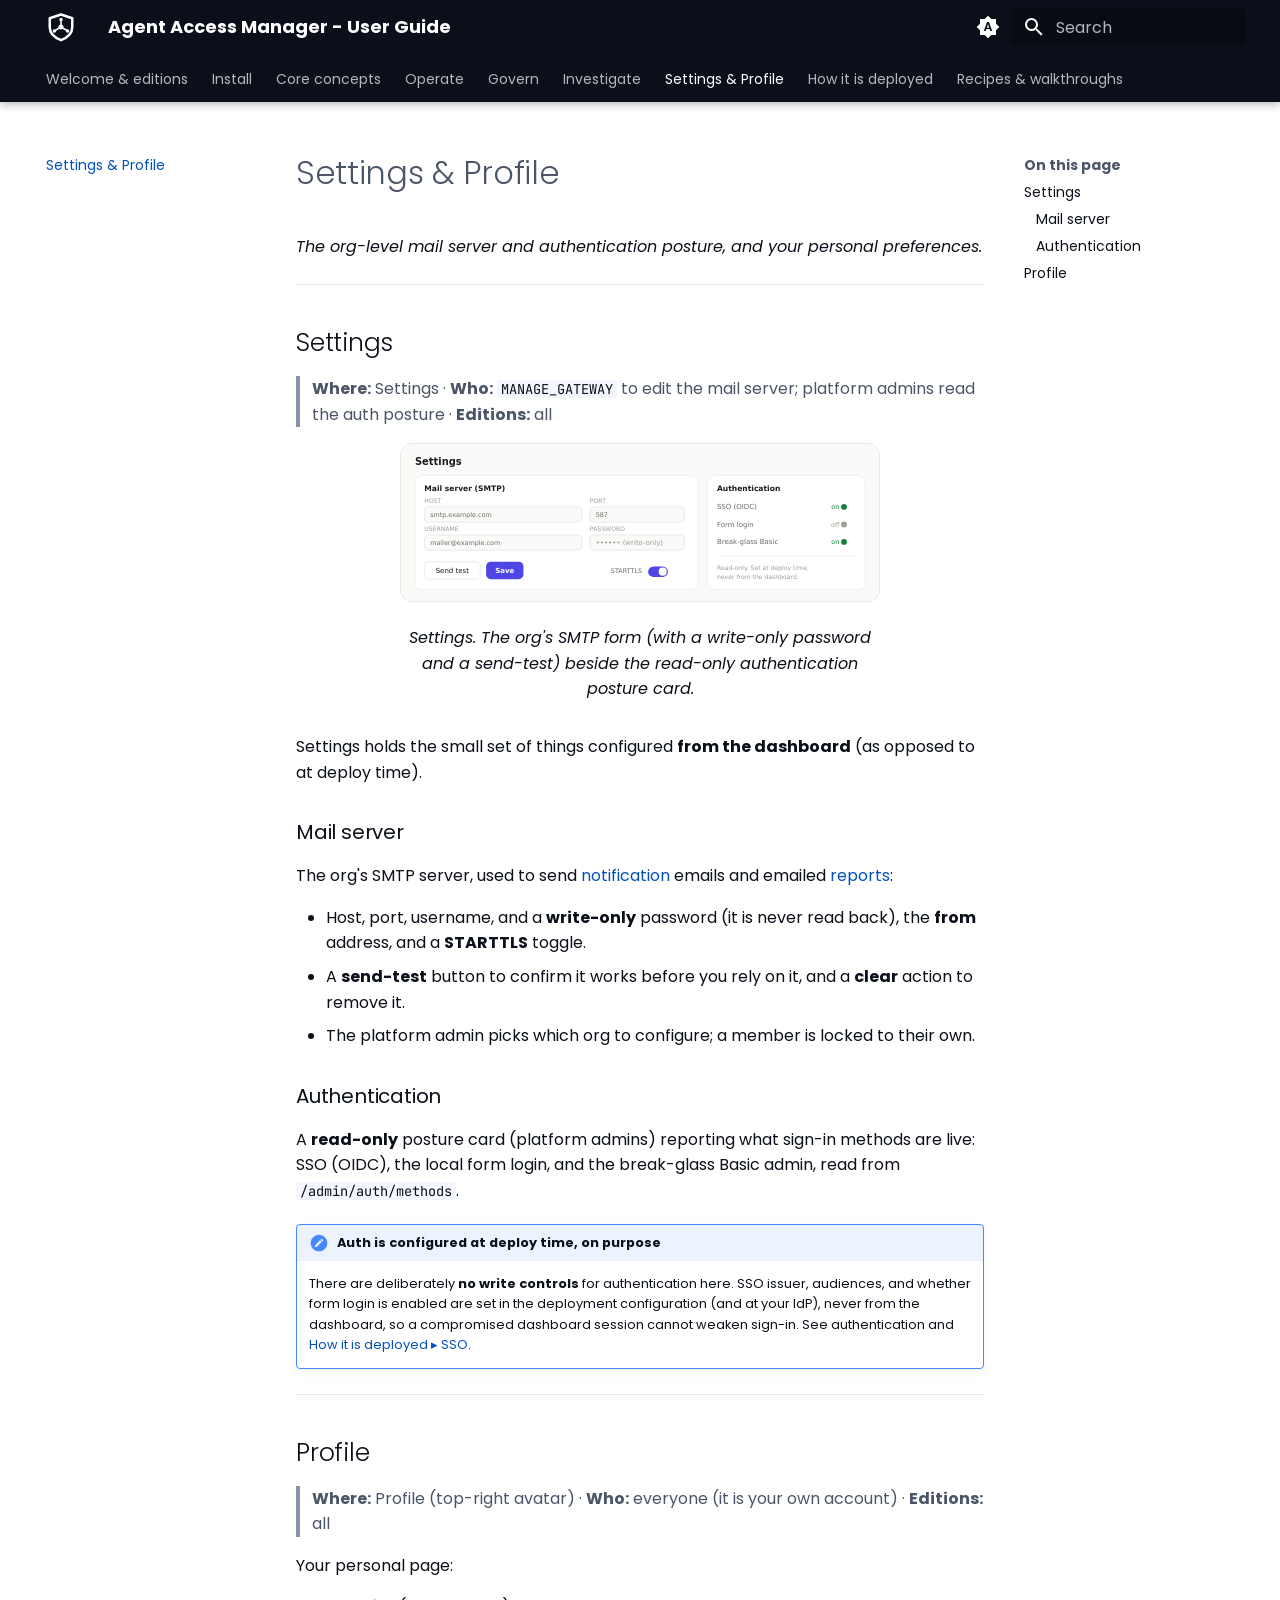
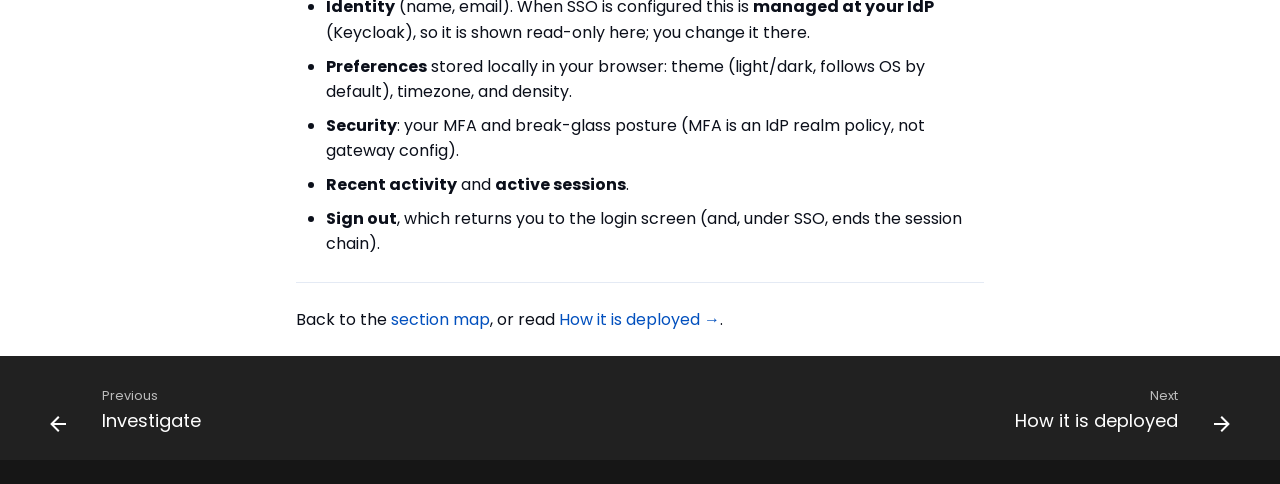
==== account.html @ 7f1ee083 "docs: user guide @ v0.1.0" ====
<!doctype html>
<html lang="en" class="no-js">
  <head>
    
      <meta charset="utf-8">
      <meta name="viewport" content="width=device-width,initial-scale=1">
      
        <meta name="description" content="The Agent Access Manager operator's manual: every dashboard screen, how the gateway routes, meters, and guards, the editions, and end-to-end recipes.">
      
      
        <meta name="author" content="AethosHub">
      
      
      
        <link rel="prev" href="investigate.html">
      
      
        <link rel="next" href="deployment.html">
      
      
        
      
      
      <link rel="icon" href="assets/aam-mark-blue.svg">
      <meta name="generator" content="mkdocs-1.6.1, mkdocs-material-9.7.7">
    
    
      
        <title>Settings & Profile - Agent Access Manager - User Guide</title>
      
    
    
      <link rel="stylesheet" href="assets/stylesheets/main.ec1eaa64.min.css">
      
        
        <link rel="stylesheet" href="assets/stylesheets/palette.ab4e12ef.min.css">
      
      


    
    
      
    
    
      
        
        
        <link rel="preconnect" href="https://fonts.gstatic.com" crossorigin>
        <link rel="stylesheet" href="https://fonts.googleapis.com/css?family=Poppins:300,300i,400,400i,700,700i%7CJetBrains+Mono:400,400i,700,700i&display=fallback">
        <style>:root{--md-text-font:"Poppins";--md-code-font:"JetBrains Mono"}</style>
      
    
    
      <link rel="stylesheet" href="stylesheets/extra.css">
    
    <script>__md_scope=new URL(".",location),__md_hash=e=>[...e].reduce(((e,_)=>(e<<5)-e+_.charCodeAt(0)),0),__md_get=(e,_=localStorage,t=__md_scope)=>JSON.parse(_.getItem(t.pathname+"."+e)),__md_set=(e,_,t=localStorage,a=__md_scope)=>{try{t.setItem(a.pathname+"."+e,JSON.stringify(_))}catch(e){}}</script>
    
      

    
    
  </head>
  
  
    
    
      
    
    
    
    
    <body dir="ltr" data-md-color-scheme="default" data-md-color-primary="indigo" data-md-color-accent="indigo">
  
    
    <input class="md-toggle" data-md-toggle="drawer" type="checkbox" id="__drawer" autocomplete="off">
    <input class="md-toggle" data-md-toggle="search" type="checkbox" id="__search" autocomplete="off">
    <label class="md-overlay" for="__drawer"></label>
    <div data-md-component="skip">
      
        
        <a href="#settings-profile" class="md-skip">
          Skip to content
        </a>
      
    </div>
    <div data-md-component="announce">
      
    </div>
    
    
      

  

<header class="md-header md-header--shadow md-header--lifted" data-md-component="header">
  <nav class="md-header__inner md-grid" aria-label="Header">
    <a href="index.html" title="Agent Access Manager - User Guide" class="md-header__button md-logo" aria-label="Agent Access Manager - User Guide" data-md-component="logo">
      
  <img src="assets/aam-mark-white.svg" alt="logo">

    </a>
    <label class="md-header__button md-icon" for="__drawer">
      
      <svg xmlns="http://www.w3.org/2000/svg" viewBox="0 0 24 24"><path d="M3 6h18v2H3zm0 5h18v2H3zm0 5h18v2H3z"/></svg>
    </label>
    <div class="md-header__title" data-md-component="header-title">
      <div class="md-header__ellipsis">
        <div class="md-header__topic">
          <span class="md-ellipsis">
            Agent Access Manager - User Guide
          </span>
        </div>
        <div class="md-header__topic" data-md-component="header-topic">
          <span class="md-ellipsis">
            
              Settings & Profile
            
          </span>
        </div>
      </div>
    </div>
    
      
        <form class="md-header__option" data-md-component="palette">
  
    
    
    
    <input class="md-option" data-md-color-media="(prefers-color-scheme)" data-md-color-scheme="default" data-md-color-primary="indigo" data-md-color-accent="indigo"  aria-label="Follow system theme"  type="radio" name="__palette" id="__palette_0">
    
      <label class="md-header__button md-icon" title="Follow system theme" for="__palette_1" hidden>
        <svg xmlns="http://www.w3.org/2000/svg" viewBox="0 0 24 24"><path d="m14.3 16-.7-2h-3.2l-.7 2H7.8L11 7h2l3.2 9zM20 8.69V4h-4.69L12 .69 8.69 4H4v4.69L.69 12 4 15.31V20h4.69L12 23.31 15.31 20H20v-4.69L23.31 12zm-9.15 3.96h2.3L12 9z"/></svg>
      </label>
    
  
    
    
    
    <input class="md-option" data-md-color-media="(prefers-color-scheme: light)" data-md-color-scheme="default" data-md-color-primary="custom" data-md-color-accent="custom"  aria-label="Switch to dark mode"  type="radio" name="__palette" id="__palette_1">
    
      <label class="md-header__button md-icon" title="Switch to dark mode" for="__palette_2" hidden>
        <svg xmlns="http://www.w3.org/2000/svg" viewBox="0 0 24 24"><path d="M12 8a4 4 0 0 0-4 4 4 4 0 0 0 4 4 4 4 0 0 0 4-4 4 4 0 0 0-4-4m0 10a6 6 0 0 1-6-6 6 6 0 0 1 6-6 6 6 0 0 1 6 6 6 6 0 0 1-6 6m8-9.31V4h-4.69L12 .69 8.69 4H4v4.69L.69 12 4 15.31V20h4.69L12 23.31 15.31 20H20v-4.69L23.31 12z"/></svg>
      </label>
    
  
    
    
    
    <input class="md-option" data-md-color-media="(prefers-color-scheme: dark)" data-md-color-scheme="slate" data-md-color-primary="custom" data-md-color-accent="custom"  aria-label="Switch to light mode"  type="radio" name="__palette" id="__palette_2">
    
      <label class="md-header__button md-icon" title="Switch to light mode" for="__palette_0" hidden>
        <svg xmlns="http://www.w3.org/2000/svg" viewBox="0 0 24 24"><path d="M12 18c-.89 0-1.74-.2-2.5-.55C11.56 16.5 13 14.42 13 12s-1.44-4.5-3.5-5.45C10.26 6.2 11.11 6 12 6a6 6 0 0 1 6 6 6 6 0 0 1-6 6m8-9.31V4h-4.69L12 .69 8.69 4H4v4.69L.69 12 4 15.31V20h4.69L12 23.31 15.31 20H20v-4.69L23.31 12z"/></svg>
      </label>
    
  
</form>
      
    
    
      <script>var palette=__md_get("__palette");if(palette&&palette.color){if("(prefers-color-scheme)"===palette.color.media){var media=matchMedia("(prefers-color-scheme: light)"),input=document.querySelector(media.matches?"[data-md-color-media='(prefers-color-scheme: light)']":"[data-md-color-media='(prefers-color-scheme: dark)']");palette.color.media=input.getAttribute("data-md-color-media"),palette.color.scheme=input.getAttribute("data-md-color-scheme"),palette.color.primary=input.getAttribute("data-md-color-primary"),palette.color.accent=input.getAttribute("data-md-color-accent")}for(var[key,value]of Object.entries(palette.color))document.body.setAttribute("data-md-color-"+key,value)}</script>
    
    
    
      
      
        <label class="md-header__button md-icon" for="__search">
          
          <svg xmlns="http://www.w3.org/2000/svg" viewBox="0 0 24 24"><path d="M9.5 3A6.5 6.5 0 0 1 16 9.5c0 1.61-.59 3.09-1.56 4.23l.27.27h.79l5 5-1.5 1.5-5-5v-.79l-.27-.27A6.52 6.52 0 0 1 9.5 16 6.5 6.5 0 0 1 3 9.5 6.5 6.5 0 0 1 9.5 3m0 2C7 5 5 7 5 9.5S7 14 9.5 14 14 12 14 9.5 12 5 9.5 5"/></svg>
        </label>
        <div class="md-search" data-md-component="search" role="dialog">
  <label class="md-search__overlay" for="__search"></label>
  <div class="md-search__inner" role="search">
    <form class="md-search__form" name="search">
      <input type="text" class="md-search__input" name="query" aria-label="Search" placeholder="Search" autocapitalize="off" autocorrect="off" autocomplete="off" spellcheck="false" data-md-component="search-query" required>
      <label class="md-search__icon md-icon" for="__search">
        
        <svg xmlns="http://www.w3.org/2000/svg" viewBox="0 0 24 24"><path d="M9.5 3A6.5 6.5 0 0 1 16 9.5c0 1.61-.59 3.09-1.56 4.23l.27.27h.79l5 5-1.5 1.5-5-5v-.79l-.27-.27A6.52 6.52 0 0 1 9.5 16 6.5 6.5 0 0 1 3 9.5 6.5 6.5 0 0 1 9.5 3m0 2C7 5 5 7 5 9.5S7 14 9.5 14 14 12 14 9.5 12 5 9.5 5"/></svg>
        
        <svg xmlns="http://www.w3.org/2000/svg" viewBox="0 0 24 24"><path d="M20 11v2H8l5.5 5.5-1.42 1.42L4.16 12l7.92-7.92L13.5 5.5 8 11z"/></svg>
      </label>
      <nav class="md-search__options" aria-label="Search">
        
          <a href="javascript:void(0)" class="md-search__icon md-icon" title="Share" aria-label="Share" data-clipboard data-clipboard-text="" data-md-component="search-share" tabindex="-1">
            
            <svg xmlns="http://www.w3.org/2000/svg" viewBox="0 0 24 24"><path d="M18 16.08c-.76 0-1.44.3-1.96.77L8.91 12.7c.05-.23.09-.46.09-.7s-.04-.47-.09-.7l7.05-4.11c.54.5 1.25.81 2.04.81a3 3 0 0 0 3-3 3 3 0 0 0-3-3 3 3 0 0 0-3 3c0 .24.04.47.09.7L8.04 9.81C7.5 9.31 6.79 9 6 9a3 3 0 0 0-3 3 3 3 0 0 0 3 3c.79 0 1.5-.31 2.04-.81l7.12 4.15c-.05.21-.08.43-.08.66 0 1.61 1.31 2.91 2.92 2.91s2.92-1.3 2.92-2.91A2.92 2.92 0 0 0 18 16.08"/></svg>
          </a>
        
        <button type="reset" class="md-search__icon md-icon" title="Clear" aria-label="Clear" tabindex="-1">
          
          <svg xmlns="http://www.w3.org/2000/svg" viewBox="0 0 24 24"><path d="M19 6.41 17.59 5 12 10.59 6.41 5 5 6.41 10.59 12 5 17.59 6.41 19 12 13.41 17.59 19 19 17.59 13.41 12z"/></svg>
        </button>
      </nav>
      
        <div class="md-search__suggest" data-md-component="search-suggest"></div>
      
    </form>
    <div class="md-search__output">
      <div class="md-search__scrollwrap" tabindex="0" data-md-scrollfix>
        <div class="md-search-result" data-md-component="search-result">
          <div class="md-search-result__meta">
            Initializing search
          </div>
          <ol class="md-search-result__list" role="presentation"></ol>
        </div>
      </div>
    </div>
  </div>
</div>
      
    
    
  </nav>
  
    
      
<nav class="md-tabs" aria-label="Tabs" data-md-component="tabs">
  <div class="md-grid">
    <ul class="md-tabs__list">
      
        
  
  
  
  
    <li class="md-tabs__item">
      <a href="index.html" class="md-tabs__link">
        
  
  
    
  
  Welcome & editions

      </a>
    </li>
  

      
        
  
  
  
  
    <li class="md-tabs__item">
      <a href="install.html" class="md-tabs__link">
        
  
  
    
  
  Install

      </a>
    </li>
  

      
        
  
  
  
  
    <li class="md-tabs__item">
      <a href="concepts.html" class="md-tabs__link">
        
  
  
    
  
  Core concepts

      </a>
    </li>
  

      
        
  
  
  
  
    <li class="md-tabs__item">
      <a href="operate.html" class="md-tabs__link">
        
  
  
    
  
  Operate

      </a>
    </li>
  

      
        
  
  
  
  
    <li class="md-tabs__item">
      <a href="govern.html" class="md-tabs__link">
        
  
  
    
  
  Govern

      </a>
    </li>
  

      
        
  
  
  
  
    <li class="md-tabs__item">
      <a href="investigate.html" class="md-tabs__link">
        
  
  
    
  
  Investigate

      </a>
    </li>
  

      
        
  
  
  
    
  
  
    <li class="md-tabs__item md-tabs__item--active">
      <a href="account.html" class="md-tabs__link">
        
  
  
    
  
  Settings & Profile

      </a>
    </li>
  

      
        
  
  
  
  
    <li class="md-tabs__item">
      <a href="deployment.html" class="md-tabs__link">
        
  
  
    
  
  How it is deployed

      </a>
    </li>
  

      
        
  
  
  
  
    <li class="md-tabs__item">
      <a href="recipes.html" class="md-tabs__link">
        
  
  
    
  
  Recipes & walkthroughs

      </a>
    </li>
  

      
    </ul>
  </div>
</nav>
    
  
</header>
    
    <div class="md-container" data-md-component="container">
      
      
        
      
      <main class="md-main" data-md-component="main">
        <div class="md-main__inner md-grid">
          
            
              
              <div class="md-sidebar md-sidebar--primary" data-md-component="sidebar" data-md-type="navigation" >
                <div class="md-sidebar__scrollwrap">
                  <div class="md-sidebar__inner">
                    


  


<nav class="md-nav md-nav--primary md-nav--lifted" aria-label="Navigation" data-md-level="0">
  <label class="md-nav__title" for="__drawer">
    <a href="index.html" title="Agent Access Manager - User Guide" class="md-nav__button md-logo" aria-label="Agent Access Manager - User Guide" data-md-component="logo">
      
  <img src="assets/aam-mark-white.svg" alt="logo">

    </a>
    Agent Access Manager - User Guide
  </label>
  
  <ul class="md-nav__list" data-md-scrollfix>
    
      
      
  
  
  
  
    <li class="md-nav__item">
      <a href="index.html" class="md-nav__link">
        
  
  
  <span class="md-ellipsis">
    
  
    Welcome & editions
  

    
  </span>
  
  

      </a>
    </li>
  

    
      
      
  
  
  
  
    <li class="md-nav__item">
      <a href="install.html" class="md-nav__link">
        
  
  
  <span class="md-ellipsis">
    
  
    Install
  

    
  </span>
  
  

      </a>
    </li>
  

    
      
      
  
  
  
  
    <li class="md-nav__item">
      <a href="concepts.html" class="md-nav__link">
        
  
  
  <span class="md-ellipsis">
    
  
    Core concepts
  

    
  </span>
  
  

      </a>
    </li>
  

    
      
      
  
  
  
  
    <li class="md-nav__item">
      <a href="operate.html" class="md-nav__link">
        
  
  
  <span class="md-ellipsis">
    
  
    Operate
  

    
  </span>
  
  

      </a>
    </li>
  

    
      
      
  
  
  
  
    <li class="md-nav__item">
      <a href="govern.html" class="md-nav__link">
        
  
  
  <span class="md-ellipsis">
    
  
    Govern
  

    
  </span>
  
  

      </a>
    </li>
  

    
      
      
  
  
  
  
    <li class="md-nav__item">
      <a href="investigate.html" class="md-nav__link">
        
  
  
  <span class="md-ellipsis">
    
  
    Investigate
  

    
  </span>
  
  

      </a>
    </li>
  

    
      
      
  
  
    
  
  
  
    <li class="md-nav__item md-nav__item--active">
      
      <input class="md-nav__toggle md-toggle" type="checkbox" id="__toc">
      
      
        
      
      
        <label class="md-nav__link md-nav__link--active" for="__toc">
          
  
  
  <span class="md-ellipsis">
    
  
    Settings & Profile
  

    
  </span>
  
  

          <span class="md-nav__icon md-icon"></span>
        </label>
      
      <a href="account.html" class="md-nav__link md-nav__link--active">
        
  
  
  <span class="md-ellipsis">
    
  
    Settings & Profile
  

    
  </span>
  
  

      </a>
      
        

  

<nav class="md-nav md-nav--secondary" aria-label="On this page">
  
  
  
    
  
  
    <label class="md-nav__title" for="__toc">
      <span class="md-nav__icon md-icon"></span>
      On this page
    </label>
    <ul class="md-nav__list" data-md-component="toc" data-md-scrollfix>
      
        <li class="md-nav__item">
  <a href="#settings" class="md-nav__link">
    <span class="md-ellipsis">
      
        Settings
      
    </span>
  </a>
  
    <nav class="md-nav" aria-label="Settings">
      <ul class="md-nav__list">
        
          <li class="md-nav__item">
  <a href="#mail-server" class="md-nav__link">
    <span class="md-ellipsis">
      
        Mail server
      
    </span>
  </a>
  
</li>
        
          <li class="md-nav__item">
  <a href="#authentication" class="md-nav__link">
    <span class="md-ellipsis">
      
        Authentication
      
    </span>
  </a>
  
</li>
        
      </ul>
    </nav>
  
</li>
      
        <li class="md-nav__item">
  <a href="#profile" class="md-nav__link">
    <span class="md-ellipsis">
      
        Profile
      
    </span>
  </a>
  
</li>
      
    </ul>
  
</nav>
      
    </li>
  

    
      
      
  
  
  
  
    <li class="md-nav__item">
      <a href="deployment.html" class="md-nav__link">
        
  
  
  <span class="md-ellipsis">
    
  
    How it is deployed
  

    
  </span>
  
  

      </a>
    </li>
  

    
      
      
  
  
  
  
    <li class="md-nav__item">
      <a href="recipes.html" class="md-nav__link">
        
  
  
  <span class="md-ellipsis">
    
  
    Recipes & walkthroughs
  

    
  </span>
  
  

      </a>
    </li>
  

    
  </ul>
</nav>
                  </div>
                </div>
              </div>
            
            
              
              <div class="md-sidebar md-sidebar--secondary" data-md-component="sidebar" data-md-type="toc" >
                <div class="md-sidebar__scrollwrap">
                  <div class="md-sidebar__inner">
                    

  

<nav class="md-nav md-nav--secondary" aria-label="On this page">
  
  
  
    
  
  
    <label class="md-nav__title" for="__toc">
      <span class="md-nav__icon md-icon"></span>
      On this page
    </label>
    <ul class="md-nav__list" data-md-component="toc" data-md-scrollfix>
      
        <li class="md-nav__item">
  <a href="#settings" class="md-nav__link">
    <span class="md-ellipsis">
      
        Settings
      
    </span>
  </a>
  
    <nav class="md-nav" aria-label="Settings">
      <ul class="md-nav__list">
        
          <li class="md-nav__item">
  <a href="#mail-server" class="md-nav__link">
    <span class="md-ellipsis">
      
        Mail server
      
    </span>
  </a>
  
</li>
        
          <li class="md-nav__item">
  <a href="#authentication" class="md-nav__link">
    <span class="md-ellipsis">
      
        Authentication
      
    </span>
  </a>
  
</li>
        
      </ul>
    </nav>
  
</li>
      
        <li class="md-nav__item">
  <a href="#profile" class="md-nav__link">
    <span class="md-ellipsis">
      
        Profile
      
    </span>
  </a>
  
</li>
      
    </ul>
  
</nav>
                  </div>
                </div>
              </div>
            
          
          
            <div class="md-content" data-md-component="content">
              
              <article class="md-content__inner md-typeset">
                
                  



<h1 id="settings-profile">Settings &amp; Profile<a class="headerlink" href="#settings-profile" title="Permanent link">&para;</a></h1>
<p><em>The org-level mail server and authentication posture, and your personal preferences.</em></p>
<hr />
<h2 id="settings">Settings<a class="headerlink" href="#settings" title="Permanent link">&para;</a></h2>
<blockquote>
<p><strong>Where:</strong> Settings · <strong>Who:</strong> <code>MANAGE_GATEWAY</code> to edit the mail server; platform admins read the auth posture · <strong>Editions:</strong> all</p>
</blockquote>
<figure>
<svg viewBox="0 0 820 268" role="img" aria-label="Settings page screen map" xmlns="http://www.w3.org/2000/svg" style="width:100%;height:auto;border:1px solid #EAE9E4;border-radius:12px;background:#FAFAF9;font-family:Inter,Segoe UI,system-ui,sans-serif">
  <text x="24" y="36" font-size="17" font-weight="600" fill="#1B1B1A">Settings</text>
  <!-- mail form -->
  <rect x="24" y="54" width="486" height="196" rx="12" fill="#FFFFFF" stroke="#EAE9E4"/>
  <text x="40" y="80" font-size="13" font-weight="600" fill="#1B1B1A">Mail server (SMTP)</text>
  <text x="40" y="102" font-size="10.5" fill="#9D9D96">HOST</text><rect x="40" y="108" width="270" height="26" rx="7" fill="#FAFAF9" stroke="#DCDBD5"/><text x="50" y="125" font-size="11" fill="#6B6B65">smtp.example.com</text>
  <text x="324" y="102" font-size="10.5" fill="#9D9D96">PORT</text><rect x="324" y="108" width="162" height="26" rx="7" fill="#FAFAF9" stroke="#DCDBD5"/><text x="334" y="125" font-size="11" fill="#6B6B65">587</text>
  <text x="40" y="150" font-size="10.5" fill="#9D9D96">USERNAME</text><rect x="40" y="156" width="270" height="26" rx="7" fill="#FAFAF9" stroke="#DCDBD5"/><text x="50" y="173" font-size="11" fill="#6B6B65">mailer@example.com</text>
  <text x="324" y="150" font-size="10.5" fill="#9D9D96">PASSWORD</text><rect x="324" y="156" width="162" height="26" rx="7" fill="#FAFAF9" stroke="#DCDBD5"/><text x="334" y="174" font-size="12" fill="#9D9D96">•••••• (write-only)</text>
  <rect x="40" y="202" width="96" height="30" rx="8" fill="#FFFFFF" stroke="#DCDBD5"/><text x="88" y="222" font-size="12" font-weight="500" fill="#1B1B1A" text-anchor="middle">Send test</text>
  <rect x="146" y="202" width="64" height="30" rx="8" fill="#4F46E5"/><text x="178" y="222" font-size="12" font-weight="600" fill="#FFFFFF" text-anchor="middle">Save</text>
  <text x="360" y="221" font-size="11" fill="#6B6B65">STARTTLS</text>
  <rect x="424" y="210" width="34" height="18" rx="9" fill="#4F46E5"/><circle cx="449" cy="219" r="7" fill="#FFFFFF"/>
  <!-- auth posture -->
  <rect x="526" y="54" width="270" height="196" rx="12" fill="#FFFFFF" stroke="#EAE9E4"/>
  <text x="542" y="80" font-size="13" font-weight="600" fill="#1B1B1A">Authentication</text>
  <text x="542" y="112" font-size="12" fill="#6B6B65">SSO (OIDC)</text><circle cx="760" cy="108" r="5" fill="#15803D"/><text x="752" y="112" font-size="11" fill="#15803D" text-anchor="end">on</text>
  <text x="542" y="142" font-size="12" fill="#6B6B65">Form login</text><circle cx="760" cy="138" r="5" fill="#9D9D96"/><text x="752" y="142" font-size="11" fill="#9D9D96" text-anchor="end">off</text>
  <text x="542" y="172" font-size="12" fill="#6B6B65">Break-glass Basic</text><circle cx="760" cy="168" r="5" fill="#15803D"/><text x="752" y="172" font-size="11" fill="#15803D" text-anchor="end">on</text>
  <line x1="542" y1="192" x2="780" y2="192" stroke="#EAE9E4"/>
  <text x="542" y="216" font-size="10.5" fill="#9D9D96">Read-only. Set at deploy time,</text>
  <text x="542" y="232" font-size="10.5" fill="#9D9D96">never from the dashboard.</text>
</svg>
<figcaption><em>Settings. The org's SMTP form (with a write-only password and a send-test) beside the read-only authentication posture card.</em></figcaption>
</figure>

<p>Settings holds the small set of things configured <strong>from the dashboard</strong> (as opposed to at deploy time).</p>
<h3 id="mail-server">Mail server<a class="headerlink" href="#mail-server" title="Permanent link">&para;</a></h3>
<p>The org's SMTP server, used to send <a href="govern.html#notifications">notification</a> emails and emailed <a href="govern.html#reports">reports</a>:</p>
<ul>
<li>Host, port, username, and a <strong>write-only</strong> password (it is never read back), the <strong>from</strong> address, and a <strong>STARTTLS</strong> toggle.</li>
<li>A <strong>send-test</strong> button to confirm it works before you rely on it, and a <strong>clear</strong> action to remove it.</li>
<li>The platform admin picks which org to configure; a member is locked to their own.</li>
</ul>
<h3 id="authentication">Authentication<a class="headerlink" href="#authentication" title="Permanent link">&para;</a></h3>
<p>A <strong>read-only</strong> posture card (platform admins) reporting what sign-in methods are live: SSO (OIDC), the local form login, and the break-glass Basic admin, read from <code>/admin/auth/methods</code>.</p>
<div class="admonition note">
<p class="admonition-title">Auth is configured at deploy time, on purpose</p>
<p>There are deliberately <strong>no write controls</strong> for authentication here. SSO issuer, audiences, and whether form login is enabled are set in the deployment configuration (and at your IdP), never from the dashboard, so a compromised dashboard session cannot weaken sign-in. See authentication and <a href="deployment.html#sso-keycloak-or-your-idp">How it is deployed ▸ SSO</a>.</p>
</div>
<hr />
<h2 id="profile">Profile<a class="headerlink" href="#profile" title="Permanent link">&para;</a></h2>
<blockquote>
<p><strong>Where:</strong> Profile (top-right avatar) · <strong>Who:</strong> everyone (it is your own account) · <strong>Editions:</strong> all</p>
</blockquote>
<p>Your personal page:</p>
<ul>
<li><strong>Identity</strong> (name, email). When SSO is configured this is <strong>managed at your IdP</strong> (Keycloak), so it is shown read-only here; you change it there.</li>
<li><strong>Preferences</strong> stored locally in your browser: theme (light/dark, follows OS by default), timezone, and density.</li>
<li><strong>Security</strong>: your MFA and break-glass posture (MFA is an IdP realm policy, not gateway config).</li>
<li><strong>Recent activity</strong> and <strong>active sessions</strong>.</li>
<li><strong>Sign out</strong>, which returns you to the login screen (and, under SSO, ends the session chain).</li>
</ul>
<hr />
<p>Back to the <a href="index.html#i-want-to-where-to-go">section map</a>, or read <a href="deployment.html">How it is deployed →</a>.</p>












                
              </article>
            </div>
          
          
  <script>var tabs=__md_get("__tabs");if(Array.isArray(tabs))e:for(var set of document.querySelectorAll(".tabbed-set")){var labels=set.querySelector(".tabbed-labels");for(var tab of tabs)for(var label of labels.getElementsByTagName("label"))if(label.innerText.trim()===tab){var input=document.getElementById(label.htmlFor);input.checked=!0;continue e}}</script>

<script>var target=document.getElementById(location.hash.slice(1));target&&target.name&&(target.checked=target.name.startsWith("__tabbed_"))</script>
        </div>
        
          <button type="button" class="md-top md-icon" data-md-component="top" hidden>
  
  <svg xmlns="http://www.w3.org/2000/svg" viewBox="0 0 24 24"><path d="M13 20h-2V8l-5.5 5.5-1.42-1.42L12 4.16l7.92 7.92-1.42 1.42L13 8z"/></svg>
  Back to top
</button>
        
      </main>
      
        <footer class="md-footer">
  
    
      
      <nav class="md-footer__inner md-grid" aria-label="Footer" >
        
          
          <a href="investigate.html" class="md-footer__link md-footer__link--prev" aria-label="Previous: Investigate">
            <div class="md-footer__button md-icon">
              
              <svg xmlns="http://www.w3.org/2000/svg" viewBox="0 0 24 24"><path d="M20 11v2H8l5.5 5.5-1.42 1.42L4.16 12l7.92-7.92L13.5 5.5 8 11z"/></svg>
            </div>
            <div class="md-footer__title">
              <span class="md-footer__direction">
                Previous
              </span>
              <div class="md-ellipsis">
                Investigate
              </div>
            </div>
          </a>
        
        
          
          <a href="deployment.html" class="md-footer__link md-footer__link--next" aria-label="Next: How it is deployed">
            <div class="md-footer__title">
              <span class="md-footer__direction">
                Next
              </span>
              <div class="md-ellipsis">
                How it is deployed
              </div>
            </div>
            <div class="md-footer__button md-icon">
              
              <svg xmlns="http://www.w3.org/2000/svg" viewBox="0 0 24 24"><path d="M4 11v2h12l-5.5 5.5 1.42 1.42L19.84 12l-7.92-7.92L10.5 5.5 16 11z"/></svg>
            </div>
          </a>
        
      </nav>
    
  
  <div class="md-footer-meta md-typeset">
    <div class="md-footer-meta__inner md-grid">
      <div class="md-copyright">
  
  
</div>
      
    </div>
  </div>
</footer>
      
    </div>
    <div class="md-dialog" data-md-component="dialog">
      <div class="md-dialog__inner md-typeset"></div>
    </div>
    
    
    
      
      
      <script id="__config" type="application/json">{"annotate": null, "base": ".", "features": ["navigation.tabs", "navigation.tabs.sticky", "navigation.sections", "navigation.expand", "navigation.top", "navigation.indexes", "navigation.footer", "navigation.tracking", "toc.follow", "search.suggest", "search.highlight", "search.share", "content.code.copy", "content.code.annotate", "content.tabs.link", "content.tooltips"], "search": "assets/javascripts/workers/search.2c215733.min.js", "tags": null, "translations": {"clipboard.copied": "Copied to clipboard", "clipboard.copy": "Copy to clipboard", "search.result.more.one": "1 more on this page", "search.result.more.other": "# more on this page", "search.result.none": "No matching documents", "search.result.one": "1 matching document", "search.result.other": "# matching documents", "search.result.placeholder": "Type to start searching", "search.result.term.missing": "Missing", "select.version": "Select version"}, "version": null}</script>
    
    
      <script src="assets/javascripts/bundle.d7400e89.min.js"></script>
      
        <script src="javascripts/mermaid.min.js"></script>
      
        <script src="javascripts/extra.js"></script>
      
    
  </body>
</html>
---- assets/stylesheets/main.ec1eaa64.min.css ----
@charset "UTF-8";html{-webkit-text-size-adjust:none;-moz-text-size-adjust:none;text-size-adjust:none;box-sizing:border-box}*,:after,:before{box-sizing:inherit}@media (prefers-reduced-motion){*,:after,:before{transition:none!important}}body{margin:0}a,button,input,label{-webkit-tap-highlight-color:transparent}a{color:inherit;text-decoration:none}hr{border:0;box-sizing:initial;display:block;height:.05rem;overflow:visible;padding:0}small{font-size:80%}sub,sup{line-height:1em}img{border-style:none}table{border-collapse:initial;border-spacing:0}td,th{font-weight:400;vertical-align:top}button{background:#0000;border:0;font-family:inherit;font-size:inherit;margin:0;padding:0}input{border:0;outline:none}:root{--md-primary-fg-color:#4051b5;--md-primary-fg-color--light:#5d6cc0;--md-primary-fg-color--dark:#303fa1;--md-primary-bg-color:#fff;--md-primary-bg-color--light:#ffffffb3;--md-accent-fg-color:#526cfe;--md-accent-fg-color--transparent:#526cfe1a;--md-accent-bg-color:#fff;--md-accent-bg-color--light:#ffffffb3}[data-md-color-scheme=default]{color-scheme:light}[data-md-color-scheme=default] img[src$="#gh-dark-mode-only"],[data-md-color-scheme=default] img[src$="#only-dark"]{display:none}:root,[data-md-color-scheme=default]{--md-hue:225deg;--md-default-fg-color:#000000de;--md-default-fg-color--light:#0000008a;--md-default-fg-color--lighter:#00000052;--md-default-fg-color--lightest:#00000012;--md-default-bg-color:#fff;--md-default-bg-color--light:#ffffffb3;--md-default-bg-color--lighter:#ffffff4d;--md-default-bg-color--lightest:#ffffff1f;--md-code-fg-color:#36464e;--md-code-bg-color:#f5f5f5;--md-code-bg-color--light:#f5f5f5b3;--md-code-bg-color--lighter:#f5f5f54d;--md-code-hl-color:#4287ff;--md-code-hl-color--light:#4287ff1a;--md-code-hl-number-color:#d52a2a;--md-code-hl-special-color:#db1457;--md-code-hl-function-color:#a846b9;--md-code-hl-constant-color:#6e59d9;--md-code-hl-keyword-color:#3f6ec6;--md-code-hl-string-color:#1c7d4d;--md-code-hl-name-color:var(--md-code-fg-color);--md-code-hl-operator-color:var(--md-default-fg-color--light);--md-code-hl-punctuation-color:var(--md-default-fg-color--light);--md-code-hl-comment-color:var(--md-default-fg-color--light);--md-code-hl-generic-color:var(--md-default-fg-color--light);--md-code-hl-variable-color:var(--md-default-fg-color--light);--md-typeset-color:var(--md-default-fg-color);--md-typeset-a-color:var(--md-primary-fg-color);--md-typeset-del-color:#f5503d26;--md-typeset-ins-color:#0bd57026;--md-typeset-kbd-color:#fafafa;--md-typeset-kbd-accent-color:#fff;--md-typeset-kbd-border-color:#b8b8b8;--md-typeset-mark-color:#ffff0080;--md-typeset-table-color:#0000001f;--md-typeset-table-color--light:rgba(0,0,0,.035);--md-admonition-fg-color:var(--md-default-fg-color);--md-admonition-bg-color:var(--md-default-bg-color);--md-warning-fg-color:#000000de;--md-warning-bg-color:#ff9;--md-footer-fg-color:#fff;--md-footer-fg-color--light:#ffffffb3;--md-footer-fg-color--lighter:#ffffff73;--md-footer-bg-color:#000000de;--md-footer-bg-color--dark:#00000052;--md-shadow-z1:0 0.2rem 0.5rem #0000000d,0 0 0.05rem #0000001a;--md-shadow-z2:0 0.2rem 0.5rem #0000001a,0 0 0.05rem #00000040;--md-shadow-z3:0 0.2rem 0.5rem #0003,0 0 0.05rem #00000059}.md-icon svg{fill:currentcolor;display:block;height:1.2rem;width:1.2rem}body{-webkit-font-smoothing:antialiased;-moz-osx-font-smoothing:grayscale;--md-text-font-family:var(--md-text-font,_),-apple-system,BlinkMacSystemFont,Helvetica,Arial,sans-serif;--md-code-font-family:var(--md-code-font,_),SFMono-Regular,Consolas,Menlo,monospace}aside,body,input{font-feature-settings:"kern","liga";color:var(--md-typeset-color);font-family:var(--md-text-font-family)}code,kbd,pre{font-feature-settings:"kern";font-family:var(--md-code-font-family)}:root{--md-typeset-table-sort-icon:url('data:image/svg+xml;charset=utf-8,<svg xmlns="http://www.w3.org/2000/svg" viewBox="0 0 24 24"><path d="m18 21-4-4h3V7h-3l4-4 4 4h-3v10h3M2 19v-2h10v2M2 13v-2h7v2M2 7V5h4v2z"/></svg>');--md-typeset-table-sort-icon--asc:url('data:image/svg+xml;charset=utf-8,<svg xmlns="http://www.w3.org/2000/svg" viewBox="0 0 24 24"><path d="M19 17h3l-4 4-4-4h3V3h2M2 17h10v2H2M6 5v2H2V5m0 6h7v2H2z"/></svg>');--md-typeset-table-sort-icon--desc:url('data:image/svg+xml;charset=utf-8,<svg xmlns="http://www.w3.org/2000/svg" viewBox="0 0 24 24"><path d="M19 7h3l-4-4-4 4h3v14h2M2 17h10v2H2M6 5v2H2V5m0 6h7v2H2z"/></svg>')}.md-typeset{-webkit-print-color-adjust:exact;color-adjust:exact;font-size:.8rem;line-height:1.6;overflow-wrap:break-word}@media print{.md-typeset{font-size:.68rem}}.md-typeset blockquote,.md-typeset dl,.md-typeset figure,.md-typeset ol,.md-typeset pre,.md-typeset ul{margin-bottom:1em;margin-top:1em}.md-typeset h1{color:var(--md-default-fg-color--light);font-size:2em;line-height:1.3;margin:0 0 1.25em}.md-typeset h1,.md-typeset h2{font-weight:300;letter-spacing:-.01em}.md-typeset h2{font-size:1.5625em;line-height:1.4;margin:1.6em 0 .64em}.md-typeset h3{font-size:1.25em;font-weight:400;letter-spacing:-.01em;line-height:1.5;margin:1.6em 0 .8em}.md-typeset h2+h3{margin-top:.8em}.md-typeset h4{font-weight:700;letter-spacing:-.01em;margin:1em 0}.md-typeset h5,.md-typeset h6{color:var(--md-default-fg-color--light);font-size:.8em;font-weight:700;letter-spacing:-.01em;margin:1.25em 0}.md-typeset h5{text-transform:uppercase}.md-typeset h5 code{text-transform:none}.md-typeset hr{border-bottom:.05rem solid var(--md-default-fg-color--lightest);display:flow-root;margin:1.5em 0}.md-typeset a{color:var(--md-typeset-a-color);word-break:break-word}.md-typeset a,.md-typeset a:before{transition:color 125ms}.md-typeset a:focus,.md-typeset a:hover{color:var(--md-accent-fg-color)}.md-typeset a:focus code,.md-typeset a:hover code{background-color:var(--md-accent-fg-color--transparent);color:var(--md-accent-fg-color)}.md-typeset a code{color:var(--md-typeset-a-color)}.md-typeset a.focus-visible{outline-color:var(--md-accent-fg-color);outline-offset:.2rem}.md-typeset code,.md-typeset kbd,.md-typeset pre{color:var(--md-code-fg-color);direction:ltr;font-variant-ligatures:none;transition:background-color 125ms}@media print{.md-typeset code,.md-typeset kbd,.md-typeset pre{white-space:pre-wrap}}.md-typeset code{background-color:var(--md-code-bg-color);border-radius:.1rem;-webkit-box-decoration-break:clone;box-decoration-break:clone;font-size:.85em;padding:0 .2941176471em;transition:color 125ms,background-color 125ms;word-break:break-word}.md-typeset code:not(.focus-visible){-webkit-tap-highlight-color:transparent;outline:none}.md-typeset pre{display:flow-root;line-height:1.4;position:relative}.md-typeset pre>code{-webkit-box-decoration-break:slice;box-decoration-break:slice;box-shadow:none;display:block;margin:0;outline-color:var(--md-accent-fg-color);overflow:auto;padding:.7720588235em 1.1764705882em;scrollbar-color:var(--md-default-fg-color--lighter) #0000;scrollbar-width:thin;touch-action:auto;word-break:normal}.md-typeset pre>code:hover{scrollbar-color:var(--md-accent-fg-color) #0000}.md-typeset pre>code::-webkit-scrollbar{height:.2rem;width:.2rem}.md-typeset pre>code::-webkit-scrollbar-thumb{background-color:var(--md-default-fg-color--lighter)}.md-typeset pre>code::-webkit-scrollbar-thumb:hover{background-color:var(--md-accent-fg-color)}.md-typeset kbd{background-color:var(--md-typeset-kbd-color);border-radius:.1rem;box-shadow:0 .1rem 0 .05rem var(--md-typeset-kbd-border-color),0 .1rem 0 var(--md-typeset-kbd-border-color),0 -.1rem .2rem var(--md-typeset-kbd-accent-color) inset;color:var(--md-default-fg-color);display:inline-block;font-size:.75em;padding:0 .6666666667em;vertical-align:text-top;word-break:break-word}.md-typeset mark{background-color:var(--md-typeset-mark-color);-webkit-box-decoration-break:clone;box-decoration-break:clone;color:inherit;word-break:break-word}.md-typeset abbr{cursor:help;text-decoration:none}.md-typeset [data-preview],.md-typeset abbr{border-bottom:.05rem dotted var(--md-default-fg-color--light)}.md-typeset small{opacity:.75}[dir=ltr] .md-typeset sub,[dir=ltr] .md-typeset sup{margin-left:.078125em}[dir=rtl] .md-typeset sub,[dir=rtl] .md-typeset sup{margin-right:.078125em}[dir=ltr] .md-typeset blockquote{padding-left:.6rem}[dir=rtl] .md-typeset blockquote{padding-right:.6rem}[dir=ltr] .md-typeset blockquote{border-left:.2rem solid var(--md-default-fg-color--lighter)}[dir=rtl] .md-typeset blockquote{border-right:.2rem solid var(--md-default-fg-color--lighter)}.md-typeset blockquote{color:var(--md-default-fg-color--light);margin-left:0;margin-right:0}.md-typeset ul{list-style-type:disc}.md-typeset ul[type]{list-style-type:revert-layer}[dir=ltr] .md-typeset ol,[dir=ltr] .md-typeset ul{margin-left:.625em}[dir=rtl] .md-typeset ol,[dir=rtl] .md-typeset ul{margin-right:.625em}.md-typeset ol,.md-typeset ul{padding:0}.md-typeset ol:not([hidden]),.md-typeset ul:not([hidden]){display:flow-root}.md-typeset ol ol,.md-typeset ul ol{list-style-type:lower-alpha}.md-typeset ol ol ol,.md-typeset ul ol ol{list-style-type:lower-roman}.md-typeset ol ol ol ol,.md-typeset ul ol ol ol{list-style-type:upper-alpha}.md-typeset ol ol ol ol ol,.md-typeset ul ol ol ol ol{list-style-type:upper-roman}.md-typeset ol[type],.md-typeset ul[type]{list-style-type:revert-layer}[dir=ltr] .md-typeset ol li,[dir=ltr] .md-typeset ul li{margin-left:1.25em}[dir=rtl] .md-typeset ol li,[dir=rtl] .md-typeset ul li{margin-right:1.25em}.md-typeset ol li,.md-typeset ul li{margin-bottom:.5em}.md-typeset ol li blockquote,.md-typeset ol li p,.md-typeset ul li blockquote,.md-typeset ul li p{margin:.5em 0}.md-typeset ol li:last-child,.md-typeset ul li:last-child{margin-bottom:0}[dir=ltr] .md-typeset ol li ol,[dir=ltr] .md-typeset ol li ul,[dir=ltr] .md-typeset ul li ol,[dir=ltr] .md-typeset ul li ul{margin-left:.625em}[dir=rtl] .md-typeset ol li ol,[dir=rtl] .md-typeset ol li ul,[dir=rtl] .md-typeset ul li ol,[dir=rtl] .md-typeset ul li ul{margin-right:.625em}.md-typeset ol li ol,.md-typeset ol li ul,.md-typeset ul li ol,.md-typeset ul li ul{margin-bottom:.5em;margin-top:.5em}[dir=ltr] .md-typeset dd{margin-left:1.875em}[dir=rtl] .md-typeset dd{margin-right:1.875em}.md-typeset dd{margin-bottom:1.5em;margin-top:1em}.md-typeset img,.md-typeset svg,.md-typeset video{height:auto;max-width:100%}.md-typeset img[align=left]{margin:1em 1em 1em 0}.md-typeset img[align=right]{margin:1em 0 1em 1em}.md-typeset img[align]:only-child{margin-top:0}.md-typeset figure{display:flow-root;margin:1em auto;max-width:100%;text-align:center;width:fit-content}.md-typeset figure img{display:block;margin:0 auto}.md-typeset figcaption{font-style:italic;margin:1em auto;max-width:24rem}.md-typeset iframe{max-width:100%}.md-typeset table:not([class]){background-color:var(--md-default-bg-color);border:.05rem solid var(--md-typeset-table-color);border-radius:.1rem;display:inline-block;font-size:.64rem;max-width:100%;overflow:auto;touch-action:auto}@media print{.md-typeset table:not([class]){display:table}}.md-typeset table:not([class])+*{margin-top:1.5em}.md-typeset table:not([class]) td>:first-child,.md-typeset table:not([class]) th>:first-child{margin-top:0}.md-typeset table:not([class]) td>:last-child,.md-typeset table:not([class]) th>:last-child{margin-bottom:0}.md-typeset table:not([class]) td:not([align]),.md-typeset table:not([class]) th:not([align]){text-align:left}[dir=rtl] .md-typeset table:not([class]) td:not([align]),[dir=rtl] .md-typeset table:not([class]) th:not([align]){text-align:right}.md-typeset table:not([class]) th{font-weight:700;min-width:5rem;padding:.9375em 1.25em;vertical-align:top}.md-typeset table:not([class]) td{border-top:.05rem solid var(--md-typeset-table-color);padding:.9375em 1.25em;vertical-align:top}.md-typeset table:not([class]) tbody tr{transition:background-color 125ms}.md-typeset table:not([class]) tbody tr:hover{background-color:var(--md-typeset-table-color--light);box-shadow:0 .05rem 0 var(--md-default-bg-color) inset}.md-typeset table:not([class]) a{word-break:normal}.md-typeset table th[role=columnheader]{cursor:pointer}[dir=ltr] .md-typeset table th[role=columnheader]:after{margin-left:.5em}[dir=rtl] .md-typeset table th[role=columnheader]:after{margin-right:.5em}.md-typeset table th[role=columnheader]:after{content:"";display:inline-block;height:1.2em;-webkit-mask-image:var(--md-typeset-table-sort-icon);mask-image:var(--md-typeset-table-sort-icon);-webkit-mask-repeat:no-repeat;mask-repeat:no-repeat;-webkit-mask-size:contain;mask-size:contain;transition:background-color 125ms;vertical-align:text-bottom;width:1.2em}.md-typeset table th[role=columnheader]:hover:after{background-color:var(--md-default-fg-color--lighter)}.md-typeset table th[role=columnheader][aria-sort=ascending]:after{background-color:var(--md-default-fg-color--light);-webkit-mask-image:var(--md-typeset-table-sort-icon--asc);mask-image:var(--md-typeset-table-sort-icon--asc)}.md-typeset table th[role=columnheader][aria-sort=descending]:after{background-color:var(--md-default-fg-color--light);-webkit-mask-image:var(--md-typeset-table-sort-icon--desc);mask-image:var(--md-typeset-table-sort-icon--desc)}.md-typeset__scrollwrap{margin:1em -.8rem;overflow-x:auto;touch-action:auto}.md-typeset__table{display:inline-block;margin-bottom:.5em;padding:0 .8rem}@media print{.md-typeset__table{display:block}}html .md-typeset__table table{display:table;margin:0;overflow:hidden;width:100%}@media screen and (max-width:44.984375em){.md-content__inner>pre{margin:1em -.8rem}.md-content__inner>pre code{border-radius:0}}.md-typeset .md-author{border-radius:100%;display:block;flex-shrink:0;height:1.6rem;overflow:hidden;position:relative;transition:color 125ms,transform 125ms;width:1.6rem}.md-typeset .md-author img{display:block}.md-typeset .md-author--more{background:var(--md-default-fg-color--lightest);color:var(--md-default-fg-color--lighter);font-size:.6rem;font-weight:700;line-height:1.6rem;text-align:center}.md-typeset .md-author--long{height:2.4rem;width:2.4rem}.md-typeset a.md-author{transform:scale(1)}.md-typeset a.md-author img{border-radius:100%;filter:grayscale(100%) opacity(75%);transition:filter 125ms}.md-typeset a.md-author:focus,.md-typeset a.md-author:hover{transform:scale(1.1);z-index:1}.md-typeset a.md-author:focus img,.md-typeset a.md-author:hover img{filter:grayscale(0)}.md-banner{background-color:var(--md-footer-bg-color);color:var(--md-footer-fg-color);overflow:auto}@media print{.md-banner{display:none}}.md-banner--warning{background-color:var(--md-warning-bg-color);color:var(--md-warning-fg-color)}.md-banner__inner{font-size:.7rem;margin:.6rem auto;padding:0 .8rem}[dir=ltr] .md-banner__button{float:right}[dir=rtl] .md-banner__button{float:left}.md-banner__button{color:inherit;cursor:pointer;transition:opacity .25s}.no-js .md-banner__button{display:none}.md-banner__button:hover{opacity:.7}html{font-size:125%;height:100%;overflow-x:hidden}@media screen and (min-width:100em){html{font-size:137.5%}}@media screen and (min-width:125em){html{font-size:150%}}body{background-color:var(--md-default-bg-color);display:flex;flex-direction:column;font-size:.5rem;min-height:100%;position:relative;width:100%}@media print{body{display:block}}@media screen and (max-width:59.984375em){body[data-md-scrolllock]{position:fixed}}.md-grid{margin-left:auto;margin-right:auto;max-width:61rem}.md-container{display:flex;flex-direction:column;flex-grow:1}@media print{.md-container{display:block}}.md-main{flex-grow:1}.md-main__inner{display:flex;height:100%;margin-top:1.5rem}.md-ellipsis{overflow:hidden;text-overflow:ellipsis}.md-toggle{display:none}.md-option{height:0;opacity:0;position:absolute;width:0}.md-option:checked+label:not([hidden]){display:block}.md-option.focus-visible+label{outline-color:var(--md-accent-fg-color);outline-style:auto}.md-skip{background-color:var(--md-default-fg-color);border-radius:.1rem;color:var(--md-default-bg-color);font-size:.64rem;margin:.5rem;opacity:0;outline-color:var(--md-accent-fg-color);padding:.3rem .5rem;position:fixed;transform:translateY(.4rem);z-index:-1}.md-skip:focus{opacity:1;transform:translateY(0);transition:transform .25s cubic-bezier(.4,0,.2,1),opacity 175ms 75ms;z-index:10}@page{margin:25mm}:root{--md-clipboard-icon:url('data:image/svg+xml;charset=utf-8,<svg xmlns="http://www.w3.org/2000/svg" viewBox="0 0 24 24"><path d="M19 21H8V7h11m0-2H8a2 2 0 0 0-2 2v14a2 2 0 0 0 2 2h11a2 2 0 0 0 2-2V7a2 2 0 0 0-2-2m-3-4H4a2 2 0 0 0-2 2v14h2V3h12z"/></svg>')}.md-clipboard{border-radius:.1rem;color:var(--md-default-fg-color--lightest);cursor:pointer;height:1.5em;outline-color:var(--md-accent-fg-color);outline-offset:.1rem;transition:color .25s;width:1.5em;z-index:1}@media print{.md-clipboard{display:none}}.md-clipboard:not(.focus-visible){-webkit-tap-highlight-color:transparent;outline:none}:hover>.md-clipboard{color:var(--md-default-fg-color--light)}.md-clipboard:focus,.md-clipboard:hover{color:var(--md-accent-fg-color)}.md-clipboard:after{background-color:currentcolor;content:"";display:block;height:1.125em;margin:0 auto;-webkit-mask-image:var(--md-clipboard-icon);mask-image:var(--md-clipboard-icon);-webkit-mask-position:center;mask-position:center;-webkit-mask-repeat:no-repeat;mask-repeat:no-repeat;-webkit-mask-size:contain;mask-size:contain;width:1.125em}.md-clipboard--inline{cursor:pointer}.md-clipboard--inline code{transition:color .25s,background-color .25s}.md-clipboard--inline:focus code,.md-clipboard--inline:hover code{background-color:var(--md-accent-fg-color--transparent);color:var(--md-accent-fg-color)}:root{--md-code-select-icon:url('data:image/svg+xml;charset=utf-8,<svg xmlns="http://www.w3.org/2000/svg" viewBox="0 0 24 24"><path d="M19 19h-4v2h4c1.1 0 2-.9 2-2v-4h-2m0-12h-4v2h4v4h2V5c0-1.1-.9-2-2-2M5 5h4V3H5c-1.1 0-2 .9-2 2v4h2m0 6H3v4c0 1.1.9 2 2 2h4v-2H5zm2-4h2v2H7zm4 0h2v2h-2zm4 0h2v2h-2zM7 7h2v2H7zm4 0h2v2h-2zm4 0h2v2h-2zm-8 8h2v2H7zm4 0h2v2h-2zm4 0h2v2h-2z"/></svg>');--md-code-copy-icon:url('data:image/svg+xml;charset=utf-8,<svg xmlns="http://www.w3.org/2000/svg" viewBox="0 0 24 24"><path d="M19 21H8V7h11m0-2H8a2 2 0 0 0-2 2v14a2 2 0 0 0 2 2h11a2 2 0 0 0 2-2V7a2 2 0 0 0-2-2m-3-4H4a2 2 0 0 0-2 2v14h2V3h12z"/></svg>')}.md-typeset .md-code__content{display:grid}.md-code__nav{background-color:var(--md-code-bg-color--lighter);border-radius:.1rem;display:flex;gap:.2rem;padding:.2rem;position:absolute;right:.25em;top:.25em;transition:background-color .25s;z-index:1}:hover>.md-code__nav{background-color:var(--md-code-bg-color--light)}.md-code__button{color:var(--md-default-fg-color--lightest);cursor:pointer;display:block;height:1.5em;outline-color:var(--md-accent-fg-color);outline-offset:.1rem;transition:color .25s;width:1.5em}:hover>*>.md-code__button{color:var(--md-default-fg-color--light)}.md-code__button.focus-visible,.md-code__button:hover{color:var(--md-accent-fg-color)}.md-code__button--active{color:var(--md-default-fg-color)!important}.md-code__button:after{background-color:currentcolor;content:"";display:block;height:1.125em;margin:0 auto;-webkit-mask-position:center;mask-position:center;-webkit-mask-repeat:no-repeat;mask-repeat:no-repeat;-webkit-mask-size:contain;mask-size:contain;width:1.125em}.md-code__button[data-md-type=select]:after{-webkit-mask-image:var(--md-code-select-icon);mask-image:var(--md-code-select-icon)}.md-code__button[data-md-type=copy]:after{-webkit-mask-image:var(--md-code-copy-icon);mask-image:var(--md-code-copy-icon)}@keyframes consent{0%{opacity:0;transform:translateY(100%)}to{opacity:1;transform:translateY(0)}}@keyframes overlay{0%{opacity:0}to{opacity:1}}.md-consent__overlay{animation:overlay .25s both;-webkit-backdrop-filter:blur(.1rem);backdrop-filter:blur(.1rem);background-color:#0000008a;height:100%;opacity:1;position:fixed;top:0;width:100%;z-index:5}.md-consent__inner{animation:consent .5s cubic-bezier(.1,.7,.1,1) both;background-color:var(--md-default-bg-color);border:0;border-radius:.1rem;bottom:0;box-shadow:0 0 .2rem #0000001a,0 .2rem .4rem #0003;max-height:100%;overflow:auto;padding:0;position:fixed;width:100%;z-index:5}.md-consent__form{padding:.8rem}.md-consent__settings{display:none;margin:1em 0}input:checked+.md-consent__settings{display:block}.md-consent__controls{margin-bottom:.8rem}.md-typeset .md-consent__controls .md-button{display:inline}@media screen and (max-width:44.984375em){.md-typeset .md-consent__controls .md-button{display:block;margin-top:.4rem;text-align:center;width:100%}}.md-consent label{cursor:pointer}.md-content{flex-grow:1;min-width:0}.md-content__inner{margin:0 .8rem 1.2rem;padding-top:.6rem}@media screen and (min-width:76.25em){[dir=ltr] .md-sidebar--primary:not([hidden])~.md-content>.md-content__inner{margin-left:1.2rem}[dir=ltr] .md-sidebar--secondary:not([hidden])~.md-content>.md-content__inner,[dir=rtl] .md-sidebar--primary:not([hidden])~.md-content>.md-content__inner{margin-right:1.2rem}[dir=rtl] .md-sidebar--secondary:not([hidden])~.md-content>.md-content__inner{margin-left:1.2rem}}.md-content__inner:before{content:"";display:block;height:.4rem}.md-content__inner>:last-child{margin-bottom:0}[dir=ltr] .md-content__button{float:right}[dir=rtl] .md-content__button{float:left}[dir=ltr] .md-content__button{margin-left:.4rem}[dir=rtl] .md-content__button{margin-right:.4rem}.md-content__button{margin:.4rem 0;padding:0}@media print{.md-content__button{display:none}}.md-typeset .md-content__button{color:var(--md-default-fg-color--lighter)}.md-content__button svg{display:inline;vertical-align:top}[dir=rtl] .md-content__button svg{transform:scaleX(-1)}[dir=ltr] .md-dialog{right:.8rem}[dir=rtl] .md-dialog{left:.8rem}.md-dialog{background-color:var(--md-default-fg-color);border-radius:.1rem;bottom:.8rem;box-shadow:var(--md-shadow-z3);min-width:11.1rem;opacity:0;padding:.4rem .6rem;pointer-events:none;position:fixed;transform:translateY(100%);transition:transform 0ms .4s,opacity .4s;z-index:4}@media print{.md-dialog{display:none}}.md-dialog--active{opacity:1;pointer-events:auto;transform:translateY(0);transition:transform .4s cubic-bezier(.075,.85,.175,1),opacity .4s}.md-dialog__inner{color:var(--md-default-bg-color);font-size:.7rem}.md-feedback{margin:2em 0 1em;text-align:center}.md-feedback fieldset{border:none;margin:0;padding:0}.md-feedback__title{font-weight:700;margin:1em auto}.md-feedback__inner{position:relative}.md-feedback__list{display:flex;flex-wrap:wrap;place-content:baseline center;position:relative}.md-feedback__list:hover .md-icon:not(:disabled){color:var(--md-default-fg-color--lighter)}:disabled .md-feedback__list{min-height:1.8rem}.md-feedback__icon{color:var(--md-default-fg-color--light);cursor:pointer;flex-shrink:0;margin:0 .1rem;transition:color 125ms}.md-feedback__icon:not(:disabled).md-icon:hover{color:var(--md-accent-fg-color)}.md-feedback__icon:disabled{color:var(--md-default-fg-color--lightest);pointer-events:none}.md-feedback__note{opacity:0;position:relative;transform:translateY(.4rem);transition:transform .4s cubic-bezier(.1,.7,.1,1),opacity .15s}.md-feedback__note>*{margin:0 auto;max-width:16rem}:disabled .md-feedback__note{opacity:1;transform:translateY(0)}@media print{.md-feedback{display:none}}.md-footer{background-color:var(--md-footer-bg-color);color:var(--md-footer-fg-color)}@media print{.md-footer{display:none}}.md-footer__inner{justify-content:space-between;overflow:auto;padding:.2rem}.md-footer__inner:not([hidden]){display:flex}.md-footer__link{align-items:end;display:flex;flex-grow:0.01;margin-bottom:.4rem;margin-top:1rem;max-width:100%;outline-color:var(--md-accent-fg-color);overflow:hidden;transition:opacity .25s}.md-footer__link:focus,.md-footer__link:hover{opacity:.7}[dir=rtl] .md-footer__link svg{transform:scaleX(-1)}@media screen and (max-width:44.984375em){.md-footer__link--prev{flex-shrink:0}.md-footer__link--prev .md-footer__title{display:none}}[dir=ltr] .md-footer__link--next{margin-left:auto}[dir=rtl] .md-footer__link--next{margin-right:auto}.md-footer__link--next{text-align:right}[dir=rtl] .md-footer__link--next{text-align:left}.md-footer__title{flex-grow:1;font-size:.9rem;margin-bottom:.7rem;max-width:calc(100% - 2.4rem);padding:0 1rem;white-space:nowrap}.md-footer__button{margin:.2rem;padding:.4rem}.md-footer__direction{font-size:.64rem;opacity:.7}.md-footer-meta{background-color:var(--md-footer-bg-color--dark)}.md-footer-meta__inner{display:flex;flex-wrap:wrap;justify-content:space-between;padding:.2rem}html .md-footer-meta.md-typeset a{color:var(--md-footer-fg-color--light)}html .md-footer-meta.md-typeset a:focus,html .md-footer-meta.md-typeset a:hover{color:var(--md-footer-fg-color)}.md-copyright{color:var(--md-footer-fg-color--lighter);font-size:.64rem;margin:auto .6rem;padding:.4rem 0;width:100%}@media screen and (min-width:45em){.md-copyright{width:auto}}.md-copyright__highlight{color:var(--md-footer-fg-color--light)}.md-social{display:inline-flex;gap:.2rem;margin:0 .4rem;padding:.2rem 0 .6rem}@media screen and (min-width:45em){.md-social{padding:.6rem 0}}.md-social__link{display:inline-block;height:1.6rem;text-align:center;width:1.6rem}.md-social__link:before{line-height:1.9}.md-social__link svg{fill:currentcolor;max-height:.8rem;vertical-align:-25%}.md-typeset .md-button{border:.1rem solid;border-radius:.1rem;color:var(--md-primary-fg-color);cursor:pointer;display:inline-block;font-weight:700;padding:.625em 2em;transition:color 125ms,background-color 125ms,border-color 125ms}.md-typeset .md-button--primary{background-color:var(--md-primary-fg-color);border-color:var(--md-primary-fg-color);color:var(--md-primary-bg-color)}.md-typeset .md-button:focus,.md-typeset .md-button:hover{background-color:var(--md-accent-fg-color);border-color:var(--md-accent-fg-color);color:var(--md-accent-bg-color)}[dir=ltr] .md-typeset .md-input{border-top-left-radius:.1rem}[dir=ltr] .md-typeset .md-input,[dir=rtl] .md-typeset .md-input{border-top-right-radius:.1rem}[dir=rtl] .md-typeset .md-input{border-top-left-radius:.1rem}.md-typeset .md-input{border-bottom:.1rem solid var(--md-default-fg-color--lighter);box-shadow:var(--md-shadow-z1);font-size:.8rem;height:1.8rem;padding:0 .6rem;transition:border .25s,box-shadow .25s}.md-typeset .md-input:focus,.md-typeset .md-input:hover{border-bottom-color:var(--md-accent-fg-color);box-shadow:var(--md-shadow-z2)}.md-typeset .md-input--stretch{width:100%}.md-header{background-color:var(--md-primary-fg-color);box-shadow:0 0 .2rem #0000,0 .2rem .4rem #0000;color:var(--md-primary-bg-color);display:block;left:0;position:sticky;right:0;top:0;z-index:4}@media print{.md-header{display:none}}.md-header[hidden]{transform:translateY(-100%);transition:transform .25s cubic-bezier(.8,0,.6,1),box-shadow .25s}.md-header--shadow{box-shadow:0 0 .2rem #0000001a,0 .2rem .4rem #0003;transition:transform .25s cubic-bezier(.1,.7,.1,1),box-shadow .25s}.md-header__inner{align-items:center;display:flex;padding:0 .2rem}.md-header__button{color:currentcolor;cursor:pointer;margin:.2rem;outline-color:var(--md-accent-fg-color);padding:.4rem;position:relative;transition:opacity .25s;vertical-align:middle;z-index:1}.md-header__button:hover{opacity:.7}.md-header__button:not([hidden]){display:inline-block}.md-header__button:not(.focus-visible){-webkit-tap-highlight-color:transparent;outline:none}.md-header__button.md-logo{margin:.2rem;padding:.4rem}@media screen and (max-width:76.234375em){.md-header__button.md-logo{display:none}}.md-header__button.md-logo img,.md-header__button.md-logo svg{fill:currentcolor;display:block;height:1.2rem;width:auto}@media screen and (min-width:60em){.md-header__button[for=__search]{display:none}}.no-js .md-header__button[for=__search]{display:none}[dir=rtl] .md-header__button[for=__search] svg{transform:scaleX(-1)}@media screen and (min-width:76.25em){.md-header__button[for=__drawer]{display:none}}.md-header__topic{display:flex;max-width:100%;position:absolute;transition:transform .4s cubic-bezier(.1,.7,.1,1),opacity .15s;white-space:nowrap}.md-header__topic+.md-header__topic{opacity:0;pointer-events:none;transform:translateX(1.25rem);transition:transform .4s cubic-bezier(1,.7,.1,.1),opacity .15s;z-index:-1}[dir=rtl] .md-header__topic+.md-header__topic{transform:translateX(-1.25rem)}.md-header__topic:first-child{font-weight:700}[dir=ltr] .md-header__title{margin-left:1rem;margin-right:.4rem}[dir=rtl] .md-header__title{margin-left:.4rem;margin-right:1rem}.md-header__title{flex-grow:1;font-size:.9rem;height:2.4rem;line-height:2.4rem}.md-header__title--active .md-header__topic{opacity:0;pointer-events:none;transform:translateX(-1.25rem);transition:transform .4s cubic-bezier(1,.7,.1,.1),opacity .15s;z-index:-1}[dir=rtl] .md-header__title--active .md-header__topic{transform:translateX(1.25rem)}.md-header__title--active .md-header__topic+.md-header__topic{opacity:1;pointer-events:auto;transform:translateX(0);transition:transform .4s cubic-bezier(.1,.7,.1,1),opacity .15s;z-index:0}.md-header__title>.md-header__ellipsis{height:100%;position:relative;width:100%}.md-header__option{display:flex;flex-shrink:0;max-width:100%;transition:max-width 0ms .25s,opacity .25s .25s;white-space:nowrap}[data-md-toggle=search]:checked~.md-header .md-header__option{max-width:0;opacity:0;transition:max-width 0ms,opacity 0ms}.md-header__option>input{bottom:0}.md-header__source{display:none}@media screen and (min-width:60em){[dir=ltr] .md-header__source{margin-left:1rem}[dir=rtl] .md-header__source{margin-right:1rem}.md-header__source{display:block;max-width:11.7rem;width:11.7rem}}@media screen and (min-width:76.25em){[dir=ltr] .md-header__source{margin-left:1.4rem}[dir=rtl] .md-header__source{margin-right:1.4rem}}.md-meta{color:var(--md-default-fg-color--light);font-size:.7rem;line-height:1.3}.md-meta__list{display:inline-flex;flex-wrap:wrap;list-style:none;margin:0;padding:0}.md-meta__item:not(:last-child):after{content:"·";margin-left:.2rem;margin-right:.2rem}.md-meta__link{color:var(--md-typeset-a-color)}.md-meta__link:focus,.md-meta__link:hover{color:var(--md-accent-fg-color)}.md-draft{background-color:#ff1744;border-radius:.125em;color:#fff;display:inline-block;font-weight:700;padding-left:.5714285714em;padding-right:.5714285714em}:root{--md-nav-icon--prev:url('data:image/svg+xml;charset=utf-8,<svg xmlns="http://www.w3.org/2000/svg" viewBox="0 0 24 24"><path d="M20 11v2H8l5.5 5.5-1.42 1.42L4.16 12l7.92-7.92L13.5 5.5 8 11z"/></svg>');--md-nav-icon--next:url('data:image/svg+xml;charset=utf-8,<svg xmlns="http://www.w3.org/2000/svg" viewBox="0 0 24 24"><path d="M8.59 16.58 13.17 12 8.59 7.41 10 6l6 6-6 6z"/></svg>');--md-toc-icon:url('data:image/svg+xml;charset=utf-8,<svg xmlns="http://www.w3.org/2000/svg" viewBox="0 0 24 24"><path d="M3 9h14V7H3zm0 4h14v-2H3zm0 4h14v-2H3zm16 0h2v-2h-2zm0-10v2h2V7zm0 6h2v-2h-2z"/></svg>')}.md-nav{font-size:.7rem;line-height:1.3}.md-nav__title{color:var(--md-default-fg-color--light);display:block;font-weight:700;overflow:hidden;padding:0 .6rem;text-overflow:ellipsis}.md-nav__title .md-nav__button{display:none}.md-nav__title .md-nav__button img{height:100%;width:auto}.md-nav__title .md-nav__button.md-logo img,.md-nav__title .md-nav__button.md-logo svg{fill:currentcolor;display:block;height:2.4rem;max-width:100%;object-fit:contain;width:auto}.md-nav__list{list-style:none;margin:0;padding:0}.md-nav__link{align-items:flex-start;display:flex;gap:.4rem;margin-top:.625em;scroll-snap-align:start;transition:color 125ms}.md-nav__link--passed,.md-nav__link--passed code{color:var(--md-default-fg-color--light)}.md-nav__item .md-nav__link--active,.md-nav__item .md-nav__link--active code{color:var(--md-typeset-a-color)}.md-nav__link .md-ellipsis{position:relative}.md-nav__link .md-ellipsis code{word-break:normal}[dir=ltr] .md-nav__link .md-icon:last-child{margin-left:auto}[dir=rtl] .md-nav__link .md-icon:last-child{margin-right:auto}.md-nav__link .md-typeset{font-size:.7rem;line-height:1.3}.md-nav__link svg{fill:currentcolor;flex-shrink:0;height:1.3em;position:relative}.md-nav__link[for]:focus,.md-nav__link[for]:hover,.md-nav__link[href]:focus,.md-nav__link[href]:hover{color:var(--md-accent-fg-color);cursor:pointer}.md-nav__link[for]:focus code,.md-nav__link[for]:hover code,.md-nav__link[href]:focus code,.md-nav__link[href]:hover code{background-color:var(--md-accent-fg-color--transparent);color:var(--md-accent-fg-color)}.md-nav__link.focus-visible{outline-color:var(--md-accent-fg-color);outline-offset:.2rem}.md-nav--primary .md-nav__link[for=__toc]{display:none}.md-nav--primary .md-nav__link[for=__toc] .md-icon:after{background-color:currentcolor;display:block;height:100%;-webkit-mask-image:var(--md-toc-icon);mask-image:var(--md-toc-icon);width:100%}.md-nav--primary .md-nav__link[for=__toc]~.md-nav{display:none}.md-nav__container>.md-nav__link{margin-top:0}.md-nav__container>.md-nav__link:first-child{flex-grow:1;min-width:0}.md-nav__icon{flex-shrink:0}.md-nav__source{display:none}@media screen and (max-width:76.234375em){.md-nav--primary,.md-nav--primary .md-nav{background-color:var(--md-default-bg-color);display:flex;flex-direction:column;height:100%;left:0;position:absolute;right:0;top:0;z-index:1}.md-nav--primary .md-nav__item,.md-nav--primary .md-nav__title{font-size:.8rem;line-height:1.5}.md-nav--primary .md-nav__title{background-color:var(--md-default-fg-color--lightest);color:var(--md-default-fg-color--light);cursor:pointer;height:5.6rem;line-height:2.4rem;padding:3rem .8rem .2rem;position:relative;white-space:nowrap}[dir=ltr] .md-nav--primary .md-nav__title .md-nav__icon{left:.4rem}[dir=rtl] .md-nav--primary .md-nav__title .md-nav__icon{right:.4rem}.md-nav--primary .md-nav__title .md-nav__icon{display:block;height:1.2rem;margin:.2rem;position:absolute;top:.4rem;width:1.2rem}.md-nav--primary .md-nav__title .md-nav__icon:after{background-color:currentcolor;content:"";display:block;height:100%;-webkit-mask-image:var(--md-nav-icon--prev);mask-image:var(--md-nav-icon--prev);-webkit-mask-position:center;mask-position:center;-webkit-mask-repeat:no-repeat;mask-repeat:no-repeat;-webkit-mask-size:contain;mask-size:contain;width:100%}.md-nav--primary .md-nav__title~.md-nav__list{background-color:var(--md-default-bg-color);box-shadow:0 .05rem 0 var(--md-default-fg-color--lightest) inset;overflow-y:auto;scroll-snap-type:y mandatory;touch-action:pan-y}.md-nav--primary .md-nav__title~.md-nav__list>:first-child{border-top:0}.md-nav--primary .md-nav__title[for=__drawer]{background-color:var(--md-primary-fg-color);color:var(--md-primary-bg-color);font-weight:700}.md-nav--primary .md-nav__title .md-logo{display:block;left:.2rem;margin:.2rem;padding:.4rem;position:absolute;right:.2rem;top:.2rem}.md-nav--primary .md-nav__list{flex:1}.md-nav--primary .md-nav__item{border-top:.05rem solid var(--md-default-fg-color--lightest)}.md-nav--primary .md-nav__item--active>.md-nav__link{color:var(--md-typeset-a-color)}.md-nav--primary .md-nav__item--active>.md-nav__link:focus,.md-nav--primary .md-nav__item--active>.md-nav__link:hover{color:var(--md-accent-fg-color)}.md-nav--primary .md-nav__link{margin-top:0;padding:.6rem .8rem}.md-nav--primary .md-nav__link svg{margin-top:.1em}.md-nav--primary .md-nav__link>.md-nav__link{padding:0}[dir=ltr] .md-nav--primary .md-nav__link .md-nav__icon{margin-right:-.2rem}[dir=rtl] .md-nav--primary .md-nav__link .md-nav__icon{margin-left:-.2rem}.md-nav--primary .md-nav__link .md-nav__icon{font-size:1.2rem;height:1.2rem;width:1.2rem}.md-nav--primary .md-nav__link .md-nav__icon:after{background-color:currentcolor;content:"";display:block;height:100%;-webkit-mask-image:var(--md-nav-icon--next);mask-image:var(--md-nav-icon--next);-webkit-mask-position:center;mask-position:center;-webkit-mask-repeat:no-repeat;mask-repeat:no-repeat;-webkit-mask-size:contain;mask-size:contain;width:100%}[dir=rtl] .md-nav--primary .md-nav__icon:after{transform:scale(-1)}.md-nav--primary .md-nav--secondary .md-nav{background-color:initial;position:static}[dir=ltr] .md-nav--primary .md-nav--secondary .md-nav .md-nav__link{padding-left:1.4rem}[dir=rtl] .md-nav--primary .md-nav--secondary .md-nav .md-nav__link{padding-right:1.4rem}[dir=ltr] .md-nav--primary .md-nav--secondary .md-nav .md-nav .md-nav__link{padding-left:2rem}[dir=rtl] .md-nav--primary .md-nav--secondary .md-nav .md-nav .md-nav__link{padding-right:2rem}[dir=ltr] .md-nav--primary .md-nav--secondary .md-nav .md-nav .md-nav .md-nav__link{padding-left:2.6rem}[dir=rtl] .md-nav--primary .md-nav--secondary .md-nav .md-nav .md-nav .md-nav__link{padding-right:2.6rem}[dir=ltr] .md-nav--primary .md-nav--secondary .md-nav .md-nav .md-nav .md-nav .md-nav__link{padding-left:3.2rem}[dir=rtl] .md-nav--primary .md-nav--secondary .md-nav .md-nav .md-nav .md-nav .md-nav__link{padding-right:3.2rem}.md-nav--secondary{background-color:initial}.md-nav__toggle~.md-nav{display:flex;opacity:0;transform:translateX(100%);transition:transform .25s cubic-bezier(.8,0,.6,1),opacity 125ms 50ms}[dir=rtl] .md-nav__toggle~.md-nav{transform:translateX(-100%)}.md-nav__toggle:checked~.md-nav{opacity:1;transform:translateX(0);transition:transform .25s cubic-bezier(.4,0,.2,1),opacity 125ms 125ms}.md-nav__toggle:checked~.md-nav>.md-nav__list{backface-visibility:hidden}}@media screen and (max-width:59.984375em){.md-nav--primary .md-nav__link[for=__toc]{display:flex}.md-nav--primary .md-nav__link[for=__toc] .md-icon:after{content:""}.md-nav--primary .md-nav__link[for=__toc]+.md-nav__link{display:none}.md-nav--primary .md-nav__link[for=__toc]~.md-nav{display:flex}.md-nav__source{background-color:var(--md-primary-fg-color--dark);color:var(--md-primary-bg-color);display:block;padding:0 .2rem}}@media screen and (min-width:60em) and (max-width:76.234375em){.md-nav--integrated .md-nav__link[for=__toc]{display:flex}.md-nav--integrated .md-nav__link[for=__toc] .md-icon:after{content:""}.md-nav--integrated .md-nav__link[for=__toc]+.md-nav__link{display:none}.md-nav--integrated .md-nav__link[for=__toc]~.md-nav{display:flex}}@media screen and (min-width:60em){.md-nav{margin-bottom:-.4rem}.md-nav--secondary .md-nav__title{background:var(--md-default-bg-color);box-shadow:0 0 .4rem .4rem var(--md-default-bg-color);position:sticky;top:0;z-index:1}.md-nav--secondary .md-nav__title[for=__toc]{scroll-snap-align:start}.md-nav--secondary .md-nav__title .md-nav__icon{display:none}[dir=ltr] .md-nav--secondary .md-nav__list{padding-left:.6rem}[dir=rtl] .md-nav--secondary .md-nav__list{padding-right:.6rem}.md-nav--secondary .md-nav__list{padding-bottom:.4rem}[dir=ltr] .md-nav--secondary .md-nav__item>.md-nav__link{margin-right:.4rem}[dir=rtl] .md-nav--secondary .md-nav__item>.md-nav__link{margin-left:.4rem}}@media screen and (min-width:76.25em){.md-nav{margin-bottom:-.4rem;transition:max-height .25s cubic-bezier(.86,0,.07,1)}.md-nav--primary .md-nav__title{background:var(--md-default-bg-color);box-shadow:0 0 .4rem .4rem var(--md-default-bg-color);position:sticky;top:0;z-index:1}.md-nav--primary .md-nav__title[for=__drawer]{scroll-snap-align:start}.md-nav--primary .md-nav__title .md-nav__icon{display:none}[dir=ltr] .md-nav--primary .md-nav__list{padding-left:.6rem}[dir=rtl] .md-nav--primary .md-nav__list{padding-right:.6rem}.md-nav--primary .md-nav__list{padding-bottom:.4rem}[dir=ltr] .md-nav--primary .md-nav__item>.md-nav__link{margin-right:.4rem}[dir=rtl] .md-nav--primary .md-nav__item>.md-nav__link{margin-left:.4rem}.md-nav__toggle~.md-nav{display:grid;grid-template-rows:minmax(.4rem,0fr);opacity:0;transition:grid-template-rows .25s cubic-bezier(.86,0,.07,1),opacity .25s,visibility 0ms .25s;visibility:collapse}.md-nav__toggle~.md-nav>.md-nav__list{overflow:hidden}.md-nav__toggle.md-toggle--indeterminate~.md-nav,.md-nav__toggle:checked~.md-nav{grid-template-rows:minmax(.4rem,1fr);opacity:1;transition:grid-template-rows .25s cubic-bezier(.86,0,.07,1),opacity .15s .1s,visibility 0ms;visibility:visible}.md-nav__toggle.md-toggle--indeterminate~.md-nav{transition:none}.md-nav__item--nested>.md-nav>.md-nav__title{display:none}.md-nav__item--section{display:block;margin:1.25em 0}.md-nav__item--section:last-child{margin-bottom:0}.md-nav__item--section>.md-nav__link{font-weight:700}.md-nav__item--section>.md-nav__link[for]{color:var(--md-default-fg-color--light)}.md-nav__item--section>.md-nav__link:not(.md-nav__container){pointer-events:none}.md-nav__item--section>.md-nav__link .md-icon,.md-nav__item--section>.md-nav__link>[for]{display:none}[dir=ltr] .md-nav__item--section>.md-nav{margin-left:-.6rem}[dir=rtl] .md-nav__item--section>.md-nav{margin-right:-.6rem}.md-nav__item--section>.md-nav{display:block;opacity:1;visibility:visible}.md-nav__item--section>.md-nav>.md-nav__list>.md-nav__item{padding:0}.md-nav__icon{border-radius:100%;height:.9rem;transition:background-color .25s;width:.9rem}.md-nav__icon:hover{background-color:var(--md-accent-fg-color--transparent)}.md-nav__icon:after{background-color:currentcolor;border-radius:100%;content:"";display:inline-block;height:100%;-webkit-mask-image:var(--md-nav-icon--next);mask-image:var(--md-nav-icon--next);-webkit-mask-position:center;mask-position:center;-webkit-mask-repeat:no-repeat;mask-repeat:no-repeat;-webkit-mask-size:contain;mask-size:contain;transition:transform .25s;vertical-align:-.1rem;width:100%}[dir=rtl] .md-nav__icon:after{transform:rotate(180deg)}.md-nav__item--nested .md-nav__toggle:checked~.md-nav__link .md-nav__icon:after,.md-nav__item--nested .md-toggle--indeterminate~.md-nav__link .md-nav__icon:after{transform:rotate(90deg)}.md-nav--lifted>.md-nav__list>.md-nav__item,.md-nav--lifted>.md-nav__title{display:none}.md-nav--lifted>.md-nav__list>.md-nav__item--active{display:block}.md-nav--lifted>.md-nav__list>.md-nav__item--active>.md-nav__link{background:var(--md-default-bg-color);box-shadow:0 0 .4rem .4rem var(--md-default-bg-color);margin-top:0;position:sticky;top:0;z-index:1}.md-nav--lifted>.md-nav__list>.md-nav__item--active>.md-nav__link:not(.md-nav__container){pointer-events:none}.md-nav--lifted>.md-nav__list>.md-nav__item--active.md-nav__item--section{margin:0}[dir=ltr] .md-nav--lifted>.md-nav__list>.md-nav__item>.md-nav:not(.md-nav--secondary){margin-left:-.6rem}[dir=rtl] .md-nav--lifted>.md-nav__list>.md-nav__item>.md-nav:not(.md-nav--secondary){margin-right:-.6rem}.md-nav--lifted>.md-nav__list>.md-nav__item>[for]{color:var(--md-default-fg-color--light)}.md-nav--lifted .md-nav[data-md-level="1"]{grid-template-rows:minmax(.4rem,1fr);opacity:1;visibility:visible}[dir=ltr] .md-nav--integrated>.md-nav__list>.md-nav__item--active .md-nav--secondary{border-left:.05rem solid var(--md-primary-fg-color)}[dir=rtl] .md-nav--integrated>.md-nav__list>.md-nav__item--active .md-nav--secondary{border-right:.05rem solid var(--md-primary-fg-color)}.md-nav--integrated>.md-nav__list>.md-nav__item--active .md-nav--secondary{display:block;margin-bottom:1.25em;opacity:1;visibility:visible}.md-nav--integrated>.md-nav__list>.md-nav__item--active .md-nav--secondary>.md-nav__list{overflow:visible;padding-bottom:0}.md-nav--integrated>.md-nav__list>.md-nav__item--active .md-nav--secondary>.md-nav__title{display:none}}.md-pagination{font-size:.8rem;font-weight:700;gap:.4rem}.md-pagination,.md-pagination>*{align-items:center;display:flex;justify-content:center}.md-pagination>*{border-radius:.2rem;height:1.8rem;min-width:1.8rem;text-align:center}.md-pagination__current{background-color:var(--md-default-fg-color--lightest);color:var(--md-default-fg-color--light)}.md-pagination__link{transition:color 125ms,background-color 125ms}.md-pagination__link:focus,.md-pagination__link:hover{background-color:var(--md-accent-fg-color--transparent);color:var(--md-accent-fg-color)}.md-pagination__link:focus svg,.md-pagination__link:hover svg{color:var(--md-accent-fg-color)}.md-pagination__link.focus-visible{outline-color:var(--md-accent-fg-color);outline-offset:.2rem}.md-pagination__link svg{fill:currentcolor;color:var(--md-default-fg-color--lighter);display:block;max-height:100%;width:1.2rem}:root{--md-path-icon:url('data:image/svg+xml;charset=utf-8,<svg xmlns="http://www.w3.org/2000/svg" viewBox="0 0 24 24"><path d="M8.59 16.58 13.17 12 8.59 7.41 10 6l6 6-6 6z"/></svg>')}.md-path{font-size:.7rem;margin:0 .8rem;overflow:auto;padding-top:1.2rem}.md-path:not([hidden]){display:block}@media screen and (min-width:76.25em){.md-path{margin:0 1.2rem}}.md-path__list{align-items:center;display:flex;gap:.2rem;list-style:none;margin:0;padding:0}.md-path__item:not(:first-child){display:inline-flex;gap:.2rem;white-space:nowrap}.md-path__item:not(:first-child):before{background-color:var(--md-default-fg-color--lighter);content:"";display:inline;height:.8rem;-webkit-mask-image:var(--md-path-icon);mask-image:var(--md-path-icon);width:.8rem}.md-path__link{align-items:center;color:var(--md-default-fg-color--light);display:flex}.md-path__link:focus,.md-path__link:hover{color:var(--md-accent-fg-color)}:root{--md-post-pin-icon:url('data:image/svg+xml;charset=utf-8,<svg xmlns="http://www.w3.org/2000/svg" viewBox="0 0 24 24"><path d="M16 12V4h1V2H7v2h1v8l-2 2v2h5.2v6h1.6v-6H18v-2z"/></svg>')}.md-post__back{border-bottom:.05rem solid var(--md-default-fg-color--lightest);margin-bottom:1.2rem;padding-bottom:1.2rem}@media screen and (max-width:76.234375em){.md-post__back{display:none}}[dir=rtl] .md-post__back svg{transform:scaleX(-1)}.md-post__authors{display:flex;flex-direction:column;gap:.6rem;margin:0 .6rem 1.2rem}.md-post .md-post__meta a{transition:color 125ms}.md-post .md-post__meta a:focus,.md-post .md-post__meta a:hover{color:var(--md-accent-fg-color)}.md-post__title{color:var(--md-default-fg-color--light);font-weight:700}.md-post--excerpt{margin-bottom:3.2rem}.md-post--excerpt .md-post__header{align-items:center;display:flex;gap:.6rem;min-height:1.6rem}.md-post--excerpt .md-post__authors{align-items:center;display:inline-flex;flex-direction:row;gap:.2rem;margin:0;min-height:2.4rem}[dir=ltr] .md-post--excerpt .md-post__meta .md-meta__list{margin-right:.4rem}[dir=rtl] .md-post--excerpt .md-post__meta .md-meta__list{margin-left:.4rem}.md-post--excerpt .md-post__content>:first-child{--md-scroll-margin:6rem;margin-top:0}.md-post>.md-nav--secondary{margin:1em 0}.md-pin{background:var(--md-default-fg-color--lightest);border-radius:1rem;margin-top:-.05rem;padding:.2rem}.md-pin:after{background-color:currentcolor;content:"";display:block;height:.6rem;margin:0 auto;-webkit-mask-image:var(--md-post-pin-icon);mask-image:var(--md-post-pin-icon);-webkit-mask-position:center;mask-position:center;-webkit-mask-repeat:no-repeat;mask-repeat:no-repeat;-webkit-mask-size:contain;mask-size:contain;width:.6rem}.md-profile{align-items:center;display:flex;font-size:.7rem;gap:.6rem;line-height:1.4;width:100%}.md-profile__description{flex-grow:1}.md-content--post{display:flex}@media screen and (max-width:76.234375em){.md-content--post{flex-flow:column-reverse}}.md-content--post>.md-content__inner{flex-grow:1;min-width:0}@media screen and (min-width:76.25em){[dir=ltr] .md-content--post>.md-content__inner{margin-left:1.2rem}[dir=rtl] .md-content--post>.md-content__inner{margin-right:1.2rem}}@media screen and (max-width:76.234375em){.md-sidebar.md-sidebar--post{padding:0;position:static;width:100%}.md-sidebar.md-sidebar--post .md-sidebar__scrollwrap{overflow:visible}.md-sidebar.md-sidebar--post .md-sidebar__inner{padding:0}.md-sidebar.md-sidebar--post .md-post__meta{margin-left:.6rem;margin-right:.6rem}.md-sidebar.md-sidebar--post .md-nav__item{border:none;display:inline}.md-sidebar.md-sidebar--post .md-nav__list{display:inline-flex;flex-wrap:wrap;gap:.6rem;padding-bottom:.6rem;padding-top:.6rem}.md-sidebar.md-sidebar--post .md-nav__link{padding:0}.md-sidebar.md-sidebar--post .md-nav{height:auto;margin-bottom:0;position:static}}:root{--md-progress-value:0;--md-progress-delay:400ms}.md-progress{background:var(--md-primary-bg-color);height:.075rem;opacity:min(clamp(0,var(--md-progress-value),1),clamp(0,100 - var(--md-progress-value),1));position:fixed;top:0;transform:scaleX(calc(var(--md-progress-value)*1%));transform-origin:left;transition:transform .5s cubic-bezier(.19,1,.22,1),opacity .25s var(--md-progress-delay);width:100%;z-index:4}:root{--md-search-result-icon:url('data:image/svg+xml;charset=utf-8,<svg xmlns="http://www.w3.org/2000/svg" viewBox="0 0 24 24"><path d="M14 2H6a2 2 0 0 0-2 2v16a2 2 0 0 0 2 2h7c-.41-.25-.8-.56-1.14-.9-.33-.33-.61-.7-.86-1.1H6V4h7v5h5v1.18c.71.16 1.39.43 2 .82V8zm6.31 16.9c1.33-2.11.69-4.9-1.4-6.22-2.11-1.33-4.91-.68-6.22 1.4-1.34 2.11-.69 4.89 1.4 6.22 1.46.93 3.32.93 4.79.02L22 23.39 23.39 22zm-3.81.1a2.5 2.5 0 0 1-2.5-2.5 2.5 2.5 0 0 1 2.5-2.5 2.5 2.5 0 0 1 2.5 2.5 2.5 2.5 0 0 1-2.5 2.5"/></svg>')}.md-search{position:relative}@media screen and (min-width:60em){.md-search{padding:.2rem 0}}.no-js .md-search{display:none}.md-search__overlay{opacity:0;z-index:1}@media screen and (max-width:59.984375em){[dir=ltr] .md-search__overlay{left:-2.2rem}[dir=rtl] .md-search__overlay{right:-2.2rem}.md-search__overlay{background-color:var(--md-default-bg-color);border-radius:1rem;height:2rem;overflow:hidden;pointer-events:none;position:absolute;top:-1rem;transform-origin:center;transition:transform .3s .1s,opacity .2s .2s;width:2rem}[data-md-toggle=search]:checked~.md-header .md-search__overlay{opacity:1;transition:transform .4s,opacity .1s}}@media screen and (min-width:60em){[dir=ltr] .md-search__overlay{left:0}[dir=rtl] .md-search__overlay{right:0}.md-search__overlay{background-color:#0000008a;cursor:pointer;height:0;position:fixed;top:0;transition:width 0ms .25s,height 0ms .25s,opacity .25s;width:0}[data-md-toggle=search]:checked~.md-header .md-search__overlay{height:200vh;opacity:1;transition:width 0ms,height 0ms,opacity .25s;width:100%}}@media screen and (max-width:29.984375em){[data-md-toggle=search]:checked~.md-header .md-search__overlay{transform:scale(45)}}@media screen and (min-width:30em) and (max-width:44.984375em){[data-md-toggle=search]:checked~.md-header .md-search__overlay{transform:scale(60)}}@media screen and (min-width:45em) and (max-width:59.984375em){[data-md-toggle=search]:checked~.md-header .md-search__overlay{transform:scale(75)}}.md-search__inner{backface-visibility:hidden}@media screen and (max-width:59.984375em){[dir=ltr] .md-search__inner{left:0}[dir=rtl] .md-search__inner{right:0}.md-search__inner{height:0;opacity:0;overflow:hidden;position:fixed;top:0;transform:translateX(5%);transition:width 0ms .3s,height 0ms .3s,transform .15s cubic-bezier(.4,0,.2,1) .15s,opacity .15s .15s;width:0;z-index:2}[dir=rtl] .md-search__inner{transform:translateX(-5%)}[data-md-toggle=search]:checked~.md-header .md-search__inner{height:100%;opacity:1;transform:translateX(0);transition:width 0ms 0ms,height 0ms 0ms,transform .15s cubic-bezier(.1,.7,.1,1) .15s,opacity .15s .15s;width:100%}}@media screen and (min-width:60em){[dir=ltr] .md-search__inner{float:right}[dir=rtl] .md-search__inner{float:left}.md-search__inner{padding:.1rem 0;position:relative;transition:width .25s cubic-bezier(.1,.7,.1,1);width:11.7rem}}@media screen and (min-width:60em) and (max-width:76.234375em){[data-md-toggle=search]:checked~.md-header .md-search__inner{width:23.4rem}}@media screen and (min-width:76.25em){[data-md-toggle=search]:checked~.md-header .md-search__inner{width:34.4rem}}.md-search__form{background-color:var(--md-default-bg-color);box-shadow:0 0 .6rem #0000;height:2.4rem;position:relative;transition:color .25s,background-color .25s;z-index:2}@media screen and (min-width:60em){.md-search__form{background-color:#00000042;border-radius:.1rem;height:1.8rem}.md-search__form:hover{background-color:#ffffff1f}}[data-md-toggle=search]:checked~.md-header .md-search__form{background-color:var(--md-default-bg-color);border-radius:.1rem .1rem 0 0;box-shadow:0 0 .6rem #00000012;color:var(--md-default-fg-color)}[dir=ltr] .md-search__input{padding-left:3.6rem;padding-right:2.2rem}[dir=rtl] .md-search__input{padding-left:2.2rem;padding-right:3.6rem}.md-search__input{background:#0000;font-size:.9rem;height:100%;position:relative;text-overflow:ellipsis;width:100%;z-index:2}.md-search__input::placeholder{transition:color .25s}.md-search__input::placeholder,.md-search__input~.md-search__icon{color:var(--md-default-fg-color--light)}.md-search__input::-ms-clear{display:none}@media screen and (max-width:59.984375em){.md-search__input{font-size:.9rem;height:2.4rem;width:100%}}@media screen and (min-width:60em){[dir=ltr] .md-search__input{padding-left:2.2rem}[dir=rtl] .md-search__input{padding-right:2.2rem}.md-search__input{color:inherit;font-size:.8rem}.md-search__input::placeholder{color:var(--md-primary-bg-color--light)}.md-search__input+.md-search__icon{color:var(--md-primary-bg-color)}[data-md-toggle=search]:checked~.md-header .md-search__input{text-overflow:clip}[data-md-toggle=search]:checked~.md-header .md-search__input+.md-search__icon{color:var(--md-default-fg-color--light)}[data-md-toggle=search]:checked~.md-header .md-search__input::placeholder{color:#0000}}.md-search__icon{cursor:pointer;display:inline-block;height:1.2rem;transition:color .25s,opacity .25s;width:1.2rem}.md-search__icon:hover{opacity:.7}[dir=ltr] .md-search__icon[for=__search]{left:.5rem}[dir=rtl] .md-search__icon[for=__search]{right:.5rem}.md-search__icon[for=__search]{position:absolute;top:.3rem;z-index:2}[dir=rtl] .md-search__icon[for=__search] svg{transform:scaleX(-1)}@media screen and (max-width:59.984375em){[dir=ltr] .md-search__icon[for=__search]{left:.8rem}[dir=rtl] .md-search__icon[for=__search]{right:.8rem}.md-search__icon[for=__search]{top:.6rem}.md-search__icon[for=__search] svg:first-child{display:none}}@media screen and (min-width:60em){.md-search__icon[for=__search]{pointer-events:none}.md-search__icon[for=__search] svg:last-child{display:none}}[dir=ltr] .md-search__options{right:.5rem}[dir=rtl] .md-search__options{left:.5rem}.md-search__options{pointer-events:none;position:absolute;top:.3rem;z-index:2}@media screen and (max-width:59.984375em){[dir=ltr] .md-search__options{right:.8rem}[dir=rtl] .md-search__options{left:.8rem}.md-search__options{top:.6rem}}[dir=ltr] .md-search__options>.md-icon{margin-left:.2rem}[dir=rtl] .md-search__options>.md-icon{margin-right:.2rem}.md-search__options>.md-icon{color:var(--md-default-fg-color--light);opacity:0;transform:scale(.75);transition:transform .15s cubic-bezier(.1,.7,.1,1),opacity .15s}.md-search__options>.md-icon:not(.focus-visible){-webkit-tap-highlight-color:transparent;outline:none}[data-md-toggle=search]:checked~.md-header .md-search__input:valid~.md-search__options>.md-icon{opacity:1;pointer-events:auto;transform:scale(1)}[data-md-toggle=search]:checked~.md-header .md-search__input:valid~.md-search__options>.md-icon:hover{opacity:.7}[dir=ltr] .md-search__suggest{padding-left:3.6rem;padding-right:2.2rem}[dir=rtl] .md-search__suggest{padding-left:2.2rem;padding-right:3.6rem}.md-search__suggest{align-items:center;color:var(--md-default-fg-color--lighter);display:flex;font-size:.9rem;height:100%;opacity:0;position:absolute;top:0;transition:opacity 50ms;white-space:pre;width:100%}@media screen and (min-width:60em){[dir=ltr] .md-search__suggest{padding-left:2.2rem}[dir=rtl] .md-search__suggest{padding-right:2.2rem}.md-search__suggest{font-size:.8rem}}[data-md-toggle=search]:checked~.md-header .md-search__suggest{opacity:1;transition:opacity .3s .1s}[dir=ltr] .md-search__output{border-bottom-left-radius:.1rem}[dir=ltr] .md-search__output,[dir=rtl] .md-search__output{border-bottom-right-radius:.1rem}[dir=rtl] .md-search__output{border-bottom-left-radius:.1rem}.md-search__output{overflow:hidden;position:absolute;width:100%;z-index:1}@media screen and (max-width:59.984375em){.md-search__output{bottom:0;top:2.4rem}}@media screen and (min-width:60em){.md-search__output{opacity:0;top:1.9rem;transition:opacity .4s}[data-md-toggle=search]:checked~.md-header .md-search__output{box-shadow:var(--md-shadow-z3);opacity:1}}.md-search__scrollwrap{backface-visibility:hidden;background-color:var(--md-default-bg-color);height:100%;overflow-y:auto;touch-action:pan-y}@media (-webkit-max-device-pixel-ratio:1),(max-resolution:1dppx){.md-search__scrollwrap{transform:translateZ(0)}}@media screen and (min-width:60em) and (max-width:76.234375em){.md-search__scrollwrap{width:23.4rem}}@media screen and (min-width:76.25em){.md-search__scrollwrap{width:34.4rem}}@media screen and (min-width:60em){.md-search__scrollwrap{max-height:0;scrollbar-color:var(--md-default-fg-color--lighter) #0000;scrollbar-width:thin}[data-md-toggle=search]:checked~.md-header .md-search__scrollwrap{max-height:75vh}.md-search__scrollwrap:hover{scrollbar-color:var(--md-accent-fg-color) #0000}.md-search__scrollwrap::-webkit-scrollbar{height:.2rem;width:.2rem}.md-search__scrollwrap::-webkit-scrollbar-thumb{background-color:var(--md-default-fg-color--lighter)}.md-search__scrollwrap::-webkit-scrollbar-thumb:hover{background-color:var(--md-accent-fg-color)}}.md-search-result{color:var(--md-default-fg-color);word-break:break-word}.md-search-result__meta{background-color:var(--md-default-fg-color--lightest);color:var(--md-default-fg-color--light);font-size:.64rem;line-height:1.8rem;padding:0 .8rem;scroll-snap-align:start}@media screen and (min-width:60em){[dir=ltr] .md-search-result__meta{padding-left:2.2rem}[dir=rtl] .md-search-result__meta{padding-right:2.2rem}}.md-search-result__list{list-style:none;margin:0;padding:0;-webkit-user-select:none;user-select:none}.md-search-result__item{box-shadow:0 -.05rem var(--md-default-fg-color--lightest)}.md-search-result__item:first-child{box-shadow:none}.md-search-result__link{display:block;outline:none;scroll-snap-align:start;transition:background-color .25s}.md-search-result__link:focus,.md-search-result__link:hover{background-color:var(--md-accent-fg-color--transparent)}.md-search-result__link:last-child p:last-child{margin-bottom:.6rem}.md-search-result__more>summary{cursor:pointer;display:block;outline:none;position:sticky;scroll-snap-align:start;top:0;z-index:1}.md-search-result__more>summary::marker{display:none}.md-search-result__more>summary::-webkit-details-marker{display:none}.md-search-result__more>summary>div{color:var(--md-typeset-a-color);font-size:.64rem;padding:.75em .8rem;transition:color .25s,background-color .25s}@media screen and (min-width:60em){[dir=ltr] .md-search-result__more>summary>div{padding-left:2.2rem}[dir=rtl] .md-search-result__more>summary>div{padding-right:2.2rem}}.md-search-result__more>summary:focus>div,.md-search-result__more>summary:hover>div{background-color:var(--md-accent-fg-color--transparent);color:var(--md-accent-fg-color)}.md-search-result__more[open]>summary{background-color:var(--md-default-bg-color)}.md-search-result__article{overflow:hidden;padding:0 .8rem;position:relative}@media screen and (min-width:60em){[dir=ltr] .md-search-result__article{padding-left:2.2rem}[dir=rtl] .md-search-result__article{padding-right:2.2rem}}[dir=ltr] .md-search-result__icon{left:0}[dir=rtl] .md-search-result__icon{right:0}.md-search-result__icon{color:var(--md-default-fg-color--light);height:1.2rem;margin:.5rem;position:absolute;width:1.2rem}@media screen and (max-width:59.984375em){.md-search-result__icon{display:none}}.md-search-result__icon:after{background-color:currentcolor;content:"";display:inline-block;height:100%;-webkit-mask-image:var(--md-search-result-icon);mask-image:var(--md-search-result-icon);-webkit-mask-position:center;mask-position:center;-webkit-mask-repeat:no-repeat;mask-repeat:no-repeat;-webkit-mask-size:contain;mask-size:contain;width:100%}[dir=rtl] .md-search-result__icon:after{transform:scaleX(-1)}.md-search-result .md-typeset{color:var(--md-default-fg-color--light);font-size:.64rem;line-height:1.6}.md-search-result .md-typeset h1{color:var(--md-default-fg-color);font-size:.8rem;font-weight:400;line-height:1.4;margin:.55rem 0}.md-search-result .md-typeset h1 mark{text-decoration:none}.md-search-result .md-typeset h2{color:var(--md-default-fg-color);font-size:.64rem;font-weight:700;line-height:1.6;margin:.5em 0}.md-search-result .md-typeset h2 mark{text-decoration:none}.md-search-result__terms{color:var(--md-default-fg-color);display:block;font-size:.64rem;font-style:italic;margin:.5em 0}.md-search-result mark{background-color:initial;color:var(--md-accent-fg-color);text-decoration:underline}.md-select{position:relative;z-index:1}.md-select__inner{background-color:var(--md-default-bg-color);border-radius:.1rem;box-shadow:var(--md-shadow-z2);color:var(--md-default-fg-color);left:50%;margin-top:.2rem;max-height:0;opacity:0;position:absolute;top:calc(100% - .2rem);transform:translate3d(-50%,.3rem,0);transition:transform .25s 375ms,opacity .25s .25s,max-height 0ms .5s}.md-select:focus-within .md-select__inner,.md-select:hover .md-select__inner{max-height:10rem;opacity:1;transform:translate3d(-50%,0,0);transition:transform .25s cubic-bezier(.1,.7,.1,1),opacity .25s,max-height 0ms}.md-select__inner:after{border-bottom:.2rem solid #0000;border-bottom-color:var(--md-default-bg-color);border-left:.2rem solid #0000;border-right:.2rem solid #0000;border-top:0;content:"";height:0;left:50%;margin-left:-.2rem;margin-top:-.2rem;position:absolute;top:0;width:0}.md-select__list{border-radius:.1rem;font-size:.8rem;list-style-type:none;margin:0;max-height:inherit;overflow:auto;padding:0}.md-select__item{line-height:1.8rem}[dir=ltr] .md-select__link{padding-left:.6rem;padding-right:1.2rem}[dir=rtl] .md-select__link{padding-left:1.2rem;padding-right:.6rem}.md-select__link{cursor:pointer;display:block;outline:none;scroll-snap-align:start;transition:background-color .25s,color .25s;width:100%}.md-select__link:focus,.md-select__link:hover{color:var(--md-accent-fg-color)}.md-select__link:focus{background-color:var(--md-default-fg-color--lightest)}.md-sidebar{align-self:flex-start;flex-shrink:0;padding:1.2rem 0;position:sticky;top:2.4rem;width:12.1rem}@media print{.md-sidebar{display:none}}@media screen and (max-width:76.234375em){[dir=ltr] .md-sidebar--primary{left:-12.1rem}[dir=rtl] .md-sidebar--primary{right:-12.1rem}.md-sidebar--primary{background-color:var(--md-default-bg-color);display:block;height:100%;position:fixed;top:0;transform:translateX(0);transition:transform .25s cubic-bezier(.4,0,.2,1),box-shadow .25s;width:12.1rem;z-index:5}[data-md-toggle=drawer]:checked~.md-container .md-sidebar--primary{box-shadow:var(--md-shadow-z3);transform:translateX(12.1rem)}[dir=rtl] [data-md-toggle=drawer]:checked~.md-container .md-sidebar--primary{transform:translateX(-12.1rem)}.md-sidebar--primary .md-sidebar__scrollwrap{bottom:0;left:0;margin:0;overflow:hidden;position:absolute;right:0;scroll-snap-type:none;top:0}}@media screen and (min-width:76.25em){.md-sidebar{height:0}.no-js .md-sidebar{height:auto}.md-header--lifted~.md-container .md-sidebar{top:4.8rem}}.md-sidebar--secondary{display:none;order:2}@media screen and (min-width:60em){.md-sidebar--secondary{height:0}.no-js .md-sidebar--secondary{height:auto}.md-sidebar--secondary:not([hidden]){display:block}.md-sidebar--secondary .md-sidebar__scrollwrap{touch-action:pan-y}}.md-sidebar__scrollwrap{backface-visibility:hidden;margin:0 .2rem;overflow-y:auto;scrollbar-color:var(--md-default-fg-color--lighter) #0000}@media screen and (min-width:60em){.md-sidebar__scrollwrap{scrollbar-gutter:stable;scrollbar-width:thin}}.md-sidebar__scrollwrap::-webkit-scrollbar{height:.2rem;width:.2rem}.md-sidebar__scrollwrap:focus-within,.md-sidebar__scrollwrap:hover{scrollbar-color:var(--md-accent-fg-color) #0000}.md-sidebar__scrollwrap:focus-within::-webkit-scrollbar-thumb,.md-sidebar__scrollwrap:hover::-webkit-scrollbar-thumb{background-color:var(--md-default-fg-color--lighter)}.md-sidebar__scrollwrap:focus-within::-webkit-scrollbar-thumb:hover,.md-sidebar__scrollwrap:hover::-webkit-scrollbar-thumb:hover{background-color:var(--md-accent-fg-color)}@supports selector(::-webkit-scrollbar){.md-sidebar__scrollwrap{scrollbar-gutter:auto}[dir=ltr] .md-sidebar__inner{padding-right:calc(100% - 11.5rem)}[dir=rtl] .md-sidebar__inner{padding-left:calc(100% - 11.5rem)}}@media screen and (max-width:76.234375em){.md-overlay{background-color:#0000008a;height:0;opacity:0;position:fixed;top:0;transition:width 0ms .25s,height 0ms .25s,opacity .25s;width:0;z-index:5}[data-md-toggle=drawer]:checked~.md-overlay{height:100%;opacity:1;transition:width 0ms,height 0ms,opacity .25s;width:100%}}@keyframes facts{0%{height:0}to{height:.65rem}}@keyframes fact{0%{opacity:0;transform:translateY(100%)}50%{opacity:0}to{opacity:1;transform:translateY(0)}}:root{--md-source-forks-icon:url('data:image/svg+xml;charset=utf-8,<svg xmlns="http://www.w3.org/2000/svg" viewBox="0 0 16 16"><path d="M5 5.372v.878c0 .414.336.75.75.75h4.5a.75.75 0 0 0 .75-.75v-.878a2.25 2.25 0 1 1 1.5 0v.878a2.25 2.25 0 0 1-2.25 2.25h-1.5v2.128a2.251 2.251 0 1 1-1.5 0V8.5h-1.5A2.25 2.25 0 0 1 3.5 6.25v-.878a2.25 2.25 0 1 1 1.5 0M5 3.25a.75.75 0 1 0-1.5 0 .75.75 0 0 0 1.5 0m6.75.75a.75.75 0 1 0 0-1.5.75.75 0 0 0 0 1.5m-3 8.75a.75.75 0 1 0-1.5 0 .75.75 0 0 0 1.5 0"/></svg>');--md-source-repositories-icon:url('data:image/svg+xml;charset=utf-8,<svg xmlns="http://www.w3.org/2000/svg" viewBox="0 0 16 16"><path d="M2 2.5A2.5 2.5 0 0 1 4.5 0h8.75a.75.75 0 0 1 .75.75v12.5a.75.75 0 0 1-.75.75h-2.5a.75.75 0 0 1 0-1.5h1.75v-2h-8a1 1 0 0 0-.714 1.7.75.75 0 1 1-1.072 1.05A2.5 2.5 0 0 1 2 11.5Zm10.5-1h-8a1 1 0 0 0-1 1v6.708A2.5 2.5 0 0 1 4.5 9h8ZM5 12.25a.25.25 0 0 1 .25-.25h3.5a.25.25 0 0 1 .25.25v3.25a.25.25 0 0 1-.4.2l-1.45-1.087a.25.25 0 0 0-.3 0L5.4 15.7a.25.25 0 0 1-.4-.2Z"/></svg>');--md-source-stars-icon:url('data:image/svg+xml;charset=utf-8,<svg xmlns="http://www.w3.org/2000/svg" viewBox="0 0 16 16"><path d="M8 .25a.75.75 0 0 1 .673.418l1.882 3.815 4.21.612a.75.75 0 0 1 .416 1.279l-3.046 2.97.719 4.192a.751.751 0 0 1-1.088.791L8 12.347l-3.766 1.98a.75.75 0 0 1-1.088-.79l.72-4.194L.818 6.374a.75.75 0 0 1 .416-1.28l4.21-.611L7.327.668A.75.75 0 0 1 8 .25m0 2.445L6.615 5.5a.75.75 0 0 1-.564.41l-3.097.45 2.24 2.184a.75.75 0 0 1 .216.664l-.528 3.084 2.769-1.456a.75.75 0 0 1 .698 0l2.77 1.456-.53-3.084a.75.75 0 0 1 .216-.664l2.24-2.183-3.096-.45a.75.75 0 0 1-.564-.41z"/></svg>');--md-source-version-icon:url('data:image/svg+xml;charset=utf-8,<svg xmlns="http://www.w3.org/2000/svg" viewBox="0 0 16 16"><path d="M1 7.775V2.75C1 1.784 1.784 1 2.75 1h5.025c.464 0 .91.184 1.238.513l6.25 6.25a1.75 1.75 0 0 1 0 2.474l-5.026 5.026a1.75 1.75 0 0 1-2.474 0l-6.25-6.25A1.75 1.75 0 0 1 1 7.775m1.5 0c0 .066.026.13.073.177l6.25 6.25a.25.25 0 0 0 .354 0l5.025-5.025a.25.25 0 0 0 0-.354l-6.25-6.25a.25.25 0 0 0-.177-.073H2.75a.25.25 0 0 0-.25.25ZM6 5a1 1 0 1 1 0 2 1 1 0 0 1 0-2"/></svg>')}.md-source{backface-visibility:hidden;display:block;font-size:.65rem;line-height:1.2;outline-color:var(--md-accent-fg-color);transition:opacity .25s;white-space:nowrap}.md-source:hover{opacity:.7}.md-source__icon{display:inline-block;height:2.4rem;vertical-align:middle;width:2rem}[dir=ltr] .md-source__icon svg{margin-left:.6rem}[dir=rtl] .md-source__icon svg{margin-right:.6rem}.md-source__icon svg{margin-top:.6rem}[dir=ltr] .md-source__icon+.md-source__repository{padding-left:2rem}[dir=rtl] .md-source__icon+.md-source__repository{padding-right:2rem}[dir=ltr] .md-source__icon+.md-source__repository{margin-left:-2rem}[dir=rtl] .md-source__icon+.md-source__repository{margin-right:-2rem}[dir=ltr] .md-source__repository{margin-left:.6rem}[dir=rtl] .md-source__repository{margin-right:.6rem}.md-source__repository{display:inline-block;max-width:calc(100% - 1.2rem);overflow:hidden;text-overflow:ellipsis;vertical-align:middle}.md-source__facts{display:flex;font-size:.55rem;gap:.4rem;list-style-type:none;margin:.1rem 0 0;opacity:.75;overflow:hidden;padding:0;width:100%}.md-source__repository--active .md-source__facts{animation:facts .25s ease-in}.md-source__fact{overflow:hidden;text-overflow:ellipsis}.md-source__repository--active .md-source__fact{animation:fact .4s ease-out}[dir=ltr] .md-source__fact:before{margin-right:.1rem}[dir=rtl] .md-source__fact:before{margin-left:.1rem}.md-source__fact:before{background-color:currentcolor;content:"";display:inline-block;height:.6rem;-webkit-mask-position:center;mask-position:center;-webkit-mask-repeat:no-repeat;mask-repeat:no-repeat;-webkit-mask-size:contain;mask-size:contain;vertical-align:text-top;width:.6rem}.md-source__fact:nth-child(1n+2){flex-shrink:0}.md-source__fact--version:before{-webkit-mask-image:var(--md-source-version-icon);mask-image:var(--md-source-version-icon)}.md-source__fact--stars:before{-webkit-mask-image:var(--md-source-stars-icon);mask-image:var(--md-source-stars-icon)}.md-source__fact--forks:before{-webkit-mask-image:var(--md-source-forks-icon);mask-image:var(--md-source-forks-icon)}.md-source__fact--repositories:before{-webkit-mask-image:var(--md-source-repositories-icon);mask-image:var(--md-source-repositories-icon)}.md-source-file{margin:1em 0}[dir=ltr] .md-source-file__fact{margin-right:.6rem}[dir=rtl] .md-source-file__fact{margin-left:.6rem}.md-source-file__fact{align-items:center;color:var(--md-default-fg-color--light);display:inline-flex;font-size:.68rem;gap:.3rem}.md-source-file__fact .md-icon{flex-shrink:0;margin-bottom:.05rem}[dir=ltr] .md-source-file__fact .md-author{float:left}[dir=rtl] .md-source-file__fact .md-author{float:right}.md-source-file__fact .md-author{margin-right:.2rem}.md-source-file__fact svg{width:.9rem}:root{--md-status:url('data:image/svg+xml;charset=utf-8,<svg xmlns="http://www.w3.org/2000/svg" viewBox="0 0 24 24"><path d="M11 9h2V7h-2m1 13c-4.41 0-8-3.59-8-8s3.59-8 8-8 8 3.59 8 8-3.59 8-8 8m0-18A10 10 0 0 0 2 12a10 10 0 0 0 10 10 10 10 0 0 0 10-10A10 10 0 0 0 12 2m-1 15h2v-6h-2z"/></svg>');--md-status--new:url('data:image/svg+xml;charset=utf-8,<svg xmlns="http://www.w3.org/2000/svg" viewBox="0 0 24 24"><path d="m23 12-2.44-2.78.34-3.68-3.61-.82-1.89-3.18L12 3 8.6 1.54 6.71 4.72l-3.61.81.34 3.68L1 12l2.44 2.78-.34 3.69 3.61.82 1.89 3.18L12 21l3.4 1.46 1.89-3.18 3.61-.82-.34-3.68zm-10 5h-2v-2h2zm0-4h-2V7h2z"/></svg>');--md-status--deprecated:url('data:image/svg+xml;charset=utf-8,<svg xmlns="http://www.w3.org/2000/svg" viewBox="0 0 24 24"><path d="M9 3v1H4v2h1v13a2 2 0 0 0 2 2h10a2 2 0 0 0 2-2V6h1V4h-5V3zm0 5h2v9H9zm4 0h2v9h-2z"/></svg>');--md-status--encrypted:url('data:image/svg+xml;charset=utf-8,<svg xmlns="http://www.w3.org/2000/svg" viewBox="0 0 24 24"><path d="M12 1 3 5v6c0 5.55 3.84 10.74 9 12 5.16-1.26 9-6.45 9-12V5zm0 6c1.4 0 2.8 1.1 2.8 2.5V11c.6 0 1.2.6 1.2 1.3v3.5c0 .6-.6 1.2-1.3 1.2H9.2c-.6 0-1.2-.6-1.2-1.3v-3.5c0-.6.6-1.2 1.2-1.2V9.5C9.2 8.1 10.6 7 12 7m0 1.2c-.8 0-1.5.5-1.5 1.3V11h3V9.5c0-.8-.7-1.3-1.5-1.3"/></svg>')}.md-status:after{background-color:var(--md-default-fg-color--light);content:"";display:inline-block;height:1.125em;-webkit-mask-image:var(--md-status);mask-image:var(--md-status);-webkit-mask-position:center;mask-position:center;-webkit-mask-repeat:no-repeat;mask-repeat:no-repeat;-webkit-mask-size:contain;mask-size:contain;vertical-align:text-bottom;width:1.125em}.md-status:hover:after{background-color:currentcolor}.md-status--new:after{-webkit-mask-image:var(--md-status--new);mask-image:var(--md-status--new)}.md-status--deprecated:after{-webkit-mask-image:var(--md-status--deprecated);mask-image:var(--md-status--deprecated)}.md-status--encrypted:after{-webkit-mask-image:var(--md-status--encrypted);mask-image:var(--md-status--encrypted)}.md-tabs{background-color:var(--md-primary-fg-color);color:var(--md-primary-bg-color);display:block;line-height:1.3;overflow:auto;width:100%;z-index:3}@media print{.md-tabs{display:none}}@media screen and (max-width:76.234375em){.md-tabs{display:none}}.md-tabs[hidden]{pointer-events:none}[dir=ltr] .md-tabs__list{margin-left:.2rem}[dir=rtl] .md-tabs__list{margin-right:.2rem}.md-tabs__list{contain:content;display:flex;list-style:none;margin:0;overflow:auto;padding:0;scrollbar-width:none;white-space:nowrap}.md-tabs__list::-webkit-scrollbar{display:none}.md-tabs__item{height:2.4rem;padding-left:.6rem;padding-right:.6rem}.md-tabs__item--active .md-tabs__link{color:inherit;opacity:1}.md-tabs__link{backface-visibility:hidden;display:flex;font-size:.7rem;margin-top:.8rem;opacity:.7;outline-color:var(--md-accent-fg-color);outline-offset:.2rem;transition:transform .4s cubic-bezier(.1,.7,.1,1),opacity .25s}.md-tabs__link:focus,.md-tabs__link:hover{color:inherit;opacity:1}[dir=ltr] .md-tabs__link svg{margin-right:.4rem}[dir=rtl] .md-tabs__link svg{margin-left:.4rem}.md-tabs__link svg{fill:currentcolor;height:1.3em}.md-tabs__item:nth-child(2) .md-tabs__link{transition-delay:20ms}.md-tabs__item:nth-child(3) .md-tabs__link{transition-delay:40ms}.md-tabs__item:nth-child(4) .md-tabs__link{transition-delay:60ms}.md-tabs__item:nth-child(5) .md-tabs__link{transition-delay:80ms}.md-tabs__item:nth-child(6) .md-tabs__link{transition-delay:.1s}.md-tabs__item:nth-child(7) .md-tabs__link{transition-delay:.12s}.md-tabs__item:nth-child(8) .md-tabs__link{transition-delay:.14s}.md-tabs__item:nth-child(9) .md-tabs__link{transition-delay:.16s}.md-tabs__item:nth-child(10) .md-tabs__link{transition-delay:.18s}.md-tabs__item:nth-child(11) .md-tabs__link{transition-delay:.2s}.md-tabs__item:nth-child(12) .md-tabs__link{transition-delay:.22s}.md-tabs__item:nth-child(13) .md-tabs__link{transition-delay:.24s}.md-tabs__item:nth-child(14) .md-tabs__link{transition-delay:.26s}.md-tabs__item:nth-child(15) .md-tabs__link{transition-delay:.28s}.md-tabs__item:nth-child(16) .md-tabs__link{transition-delay:.3s}.md-tabs[hidden] .md-tabs__link{opacity:0;transform:translateY(50%);transition:transform 0ms .1s,opacity .1s}:root{--md-tag-icon:url('data:image/svg+xml;charset=utf-8,<svg xmlns="http://www.w3.org/2000/svg" viewBox="0 0 24 24"><path d="m5.41 21 .71-4h-4l.35-2h4l1.06-6h-4l.35-2h4l.71-4h2l-.71 4h6l.71-4h2l-.71 4h4l-.35 2h-4l-1.06 6h4l-.35 2h-4l-.71 4h-2l.71-4h-6l-.71 4zM9.53 9l-1.06 6h6l1.06-6z"/></svg>')}.md-typeset .md-tags:not([hidden]){display:inline-flex;flex-wrap:wrap;gap:.5em;margin-bottom:.75em;margin-top:-.125em}.md-typeset .md-tag{align-items:center;background:var(--md-default-fg-color--lightest);border-radius:2.4rem;display:inline-flex;font-size:.64rem;font-size:min(.8em,.64rem);font-weight:700;gap:.5em;letter-spacing:normal;line-height:1.6;padding:.3125em .78125em}.md-typeset .md-tag[href]{-webkit-tap-highlight-color:transparent;color:inherit;outline:none;transition:color 125ms,background-color 125ms}.md-typeset .md-tag[href]:focus,.md-typeset .md-tag[href]:hover{background-color:var(--md-accent-fg-color);color:var(--md-accent-bg-color)}[id]>.md-typeset .md-tag{vertical-align:text-top}.md-typeset .md-tag-shadow{opacity:.5}.md-typeset .md-tag-icon:before{background-color:var(--md-default-fg-color--lighter);content:"";display:inline-block;height:1.2em;-webkit-mask-image:var(--md-tag-icon);mask-image:var(--md-tag-icon);-webkit-mask-position:center;mask-position:center;-webkit-mask-repeat:no-repeat;mask-repeat:no-repeat;-webkit-mask-size:contain;mask-size:contain;transition:background-color 125ms;vertical-align:text-bottom;width:1.2em}.md-typeset .md-tag-icon[href]:focus:before,.md-typeset .md-tag-icon[href]:hover:before{background-color:var(--md-accent-bg-color)}@keyframes pulse{0%{transform:scale(.95)}75%{transform:scale(1)}to{transform:scale(.95)}}:root{--md-annotation-bg-icon:url('data:image/svg+xml;charset=utf-8,<svg xmlns="http://www.w3.org/2000/svg" viewBox="0 0 24 24"><path d="M12 2A10 10 0 0 0 2 12a10 10 0 0 0 10 10 10 10 0 0 0 10-10A10 10 0 0 0 12 2"/></svg>');--md-annotation-icon:url('data:image/svg+xml;charset=utf-8,<svg xmlns="http://www.w3.org/2000/svg" viewBox="0 0 24 24"><path d="M17 13h-4v4h-2v-4H7v-2h4V7h2v4h4m-5-9A10 10 0 0 0 2 12a10 10 0 0 0 10 10 10 10 0 0 0 10-10A10 10 0 0 0 12 2"/></svg>')}.md-tooltip{backface-visibility:hidden;background-color:var(--md-default-bg-color);border-radius:.1rem;box-shadow:var(--md-shadow-z2);color:var(--md-default-fg-color);font-family:var(--md-text-font-family);left:clamp(var(--md-tooltip-0,0rem) + .8rem,var(--md-tooltip-x),100vw + var(--md-tooltip-0,0rem) + .8rem - var(--md-tooltip-width) - 2 * .8rem);max-width:calc(100vw - 1.6rem);opacity:0;position:absolute;top:var(--md-tooltip-y);transform:translateY(-.4rem);transition:transform 0ms .25s,opacity .25s,z-index .25s;width:var(--md-tooltip-width);z-index:0}.md-tooltip--active{opacity:1;transform:translateY(0);transition:transform .25s cubic-bezier(.1,.7,.1,1),opacity .25s,z-index 0ms;z-index:2}.md-tooltip--inline{font-weight:700;-webkit-user-select:none;user-select:none;width:auto}.md-tooltip--inline:not(.md-tooltip--active){transform:translateY(.2rem) scale(.9)}.md-tooltip--inline .md-tooltip__inner{font-size:.5rem;padding:.2rem .4rem}[hidden]+.md-tooltip--inline{display:none}.focus-visible>.md-tooltip,.md-tooltip:target{outline:var(--md-accent-fg-color) auto}.md-tooltip__inner{font-size:.64rem;padding:.8rem}.md-tooltip__inner.md-typeset>:first-child{margin-top:0}.md-tooltip__inner.md-typeset>:last-child{margin-bottom:0}.md-annotation{font-style:normal;font-weight:400;outline:none;text-align:initial;vertical-align:text-bottom;white-space:normal}[dir=rtl] .md-annotation{direction:rtl}code .md-annotation{font-family:var(--md-code-font-family);font-size:inherit}.md-annotation:not([hidden]){display:inline-block;line-height:1.25}.md-annotation__index{border-radius:.01px;cursor:pointer;display:inline-block;margin-left:.4ch;margin-right:.4ch;outline:none;overflow:hidden;position:relative;-webkit-user-select:none;user-select:none;vertical-align:text-top;z-index:0}.md-annotation .md-annotation__index{transition:z-index .25s}@media screen{.md-annotation__index{width:2.2ch}[data-md-visible]>.md-annotation__index{animation:pulse 2s infinite}.md-annotation__index:before{background:var(--md-default-bg-color);-webkit-mask-image:var(--md-annotation-bg-icon);mask-image:var(--md-annotation-bg-icon)}.md-annotation__index:after,.md-annotation__index:before{content:"";height:2.2ch;-webkit-mask-position:center;mask-position:center;-webkit-mask-repeat:no-repeat;mask-repeat:no-repeat;-webkit-mask-size:contain;mask-size:contain;position:absolute;top:-.1ch;width:2.2ch;z-index:-1}.md-annotation__index:after{background-color:var(--md-default-fg-color--lighter);-webkit-mask-image:var(--md-annotation-icon);mask-image:var(--md-annotation-icon);transform:scale(1.0001);transition:background-color .25s,transform .25s}.md-tooltip--active+.md-annotation__index:after{transform:rotate(45deg)}.md-tooltip--active+.md-annotation__index:after,:hover>.md-annotation__index:after{background-color:var(--md-accent-fg-color)}}.md-tooltip--active+.md-annotation__index{animation-play-state:paused;transition-duration:0ms;z-index:2}.md-annotation__index [data-md-annotation-id]{display:inline-block}@media print{.md-annotation__index [data-md-annotation-id]{background:var(--md-default-fg-color--lighter);border-radius:2ch;color:var(--md-default-bg-color);font-weight:700;padding:0 .6ch;white-space:nowrap}.md-annotation__index [data-md-annotation-id]:after{content:attr(data-md-annotation-id)}}.md-typeset .md-annotation-list{counter-reset:annotation;list-style:none!important}.md-typeset .md-annotation-list li{position:relative}[dir=ltr] .md-typeset .md-annotation-list li:before{left:-2.125em}[dir=rtl] .md-typeset .md-annotation-list li:before{right:-2.125em}.md-typeset .md-annotation-list li:before{background:var(--md-default-fg-color--lighter);border-radius:2ch;color:var(--md-default-bg-color);content:counter(annotation);counter-increment:annotation;font-size:.8875em;font-weight:700;height:2ch;line-height:1.25;min-width:2ch;padding:0 .6ch;position:absolute;text-align:center;top:.25em}:root{--md-tooltip-width:20rem;--md-tooltip-tail:0.3rem}.md-tooltip2{backface-visibility:hidden;color:var(--md-default-fg-color);font-family:var(--md-text-font-family);opacity:0;pointer-events:none;position:absolute;top:calc(var(--md-tooltip-host-y) + var(--md-tooltip-y));transform:translateY(-.4rem);transform-origin:calc(var(--md-tooltip-host-x) + var(--md-tooltip-x)) 0;transition:transform 0ms .25s,opacity .25s,z-index .25s;width:100%;z-index:0}.md-tooltip2:before{border-left:var(--md-tooltip-tail) solid #0000;border-right:var(--md-tooltip-tail) solid #0000;content:"";display:block;left:clamp(1.5 * .8rem,var(--md-tooltip-host-x) + var(--md-tooltip-x) - var(--md-tooltip-tail),100vw - 2 * var(--md-tooltip-tail) - 1.5 * .8rem);position:absolute;z-index:1}.md-tooltip2--top:before{border-top:var(--md-tooltip-tail) solid var(--md-default-bg-color);bottom:calc(var(--md-tooltip-tail)*-1 + .025rem);filter:drop-shadow(0 1px 0 hsla(0,0%,0%,.05))}.md-tooltip2--bottom:before{border-bottom:var(--md-tooltip-tail) solid var(--md-default-bg-color);filter:drop-shadow(0 -1px 0 hsla(0,0%,0%,.05));top:calc(var(--md-tooltip-tail)*-1 + .025rem)}.md-tooltip2--active{opacity:1;transform:translateY(0);transition:transform .4s cubic-bezier(0,1,.5,1),opacity .25s,z-index 0ms;z-index:2}.md-tooltip2__inner{scrollbar-gutter:stable;background-color:var(--md-default-bg-color);border-radius:.1rem;box-shadow:var(--md-shadow-z2);left:clamp(.8rem,var(--md-tooltip-host-x) - .8rem,100vw - var(--md-tooltip-width) - .8rem);max-height:40vh;max-width:calc(100vw - 1.6rem);position:relative;scrollbar-width:thin}.md-tooltip2__inner::-webkit-scrollbar{height:.2rem;width:.2rem}.md-tooltip2__inner::-webkit-scrollbar-thumb{background-color:var(--md-default-fg-color--lighter)}.md-tooltip2__inner::-webkit-scrollbar-thumb:hover{background-color:var(--md-accent-fg-color)}[role=dialog]>.md-tooltip2__inner{font-size:.64rem;overflow:auto;padding:0 .8rem;pointer-events:auto;width:var(--md-tooltip-width)}[role=dialog]>.md-tooltip2__inner:after,[role=dialog]>.md-tooltip2__inner:before{content:"";display:block;height:.8rem;position:sticky;width:100%;z-index:10}[role=dialog]>.md-tooltip2__inner:before{background:linear-gradient(var(--md-default-bg-color),#0000 75%);top:0}[role=dialog]>.md-tooltip2__inner:after{background:linear-gradient(#0000,var(--md-default-bg-color) 75%);bottom:0}[role=tooltip]>.md-tooltip2__inner{font-size:.5rem;font-weight:700;left:clamp(.8rem,var(--md-tooltip-host-x) + var(--md-tooltip-x) - var(--md-tooltip-width)/2,100vw - var(--md-tooltip-width) - .8rem);max-width:min(100vw - 2 * .8rem,400px);padding:.2rem .4rem;-webkit-user-select:none;user-select:none;width:fit-content}.md-tooltip2__inner.md-typeset>:first-child{margin-top:0}.md-tooltip2__inner.md-typeset>:last-child{margin-bottom:0}[dir=ltr] .md-top{margin-left:50%}[dir=rtl] .md-top{margin-right:50%}.md-top{background-color:var(--md-default-bg-color);border-radius:1.6rem;box-shadow:var(--md-shadow-z2);color:var(--md-default-fg-color--light);cursor:pointer;display:block;font-size:.7rem;outline:none;padding:.4rem .8rem;position:fixed;top:3.2rem;transform:translate(-50%);transition:color 125ms,background-color 125ms,transform 125ms cubic-bezier(.4,0,.2,1),opacity 125ms;z-index:2}@media print{.md-top{display:none}}[dir=rtl] .md-top{transform:translate(50%)}.md-top[hidden]{opacity:0;pointer-events:none;transform:translate(-50%,.2rem);transition-duration:0ms}[dir=rtl] .md-top[hidden]{transform:translate(50%,.2rem)}.md-top:focus,.md-top:hover{background-color:var(--md-accent-fg-color);color:var(--md-accent-bg-color)}.md-top svg{display:inline-block;vertical-align:-.5em}@keyframes hoverfix{0%{pointer-events:none}}:root{--md-version-icon:url('data:image/svg+xml;charset=utf-8,<svg xmlns="http://www.w3.org/2000/svg" viewBox="0 0 320 512"><!--! Font Awesome Free 7.1.0 by @fontawesome - https://fontawesome.com License - https://fontawesome.com/license/free (Icons: CC BY 4.0, Fonts: SIL OFL 1.1, Code: MIT License) Copyright 2025 Fonticons, Inc.--><path d="M140.3 376.8c12.6 10.2 31.1 9.5 42.8-2.2l128-128c9.2-9.2 11.9-22.9 6.9-34.9S301.4 192 288.5 192h-256c-12.9 0-24.6 7.8-29.6 19.8s-2.2 25.7 7 34.8l128 128z"/></svg>')}.md-version{flex-shrink:0;font-size:.8rem;height:2.4rem}[dir=ltr] .md-version__current{margin-left:1.4rem;margin-right:.4rem}[dir=rtl] .md-version__current{margin-left:.4rem;margin-right:1.4rem}.md-version__current{color:inherit;cursor:pointer;outline:none;position:relative;top:.05rem}[dir=ltr] .md-version__current:after{margin-left:.4rem}[dir=rtl] .md-version__current:after{margin-right:.4rem}.md-version__current:after{background-color:currentcolor;content:"";display:inline-block;height:.6rem;-webkit-mask-image:var(--md-version-icon);mask-image:var(--md-version-icon);-webkit-mask-position:center;mask-position:center;-webkit-mask-repeat:no-repeat;mask-repeat:no-repeat;-webkit-mask-size:contain;mask-size:contain;width:.4rem}.md-version__alias{margin-left:.3rem;opacity:.7}.md-version__list{background-color:var(--md-default-bg-color);border-radius:.1rem;box-shadow:var(--md-shadow-z2);color:var(--md-default-fg-color);list-style-type:none;margin:.2rem .8rem;max-height:0;opacity:0;overflow:auto;padding:0;position:absolute;scroll-snap-type:y mandatory;top:.15rem;transition:max-height 0ms .5s,opacity .25s .25s;z-index:3}.md-version:focus-within .md-version__list,.md-version:hover .md-version__list{max-height:10rem;opacity:1;transition:max-height 0ms,opacity .25s}@media (hover:none),(pointer:coarse){.md-version:hover .md-version__list{animation:hoverfix .25s forwards}.md-version:focus-within .md-version__list{animation:none}}.md-version__item{line-height:1.8rem}[dir=ltr] .md-version__link{padding-left:.6rem;padding-right:1.2rem}[dir=rtl] .md-version__link{padding-left:1.2rem;padding-right:.6rem}.md-version__link{cursor:pointer;display:block;outline:none;scroll-snap-align:start;transition:color .25s,background-color .25s;white-space:nowrap;width:100%}.md-version__link:focus,.md-version__link:hover{color:var(--md-accent-fg-color)}.md-version__link:focus{background-color:var(--md-default-fg-color--lightest)}:root{--md-admonition-icon--note:url('data:image/svg+xml;charset=utf-8,<svg xmlns="http://www.w3.org/2000/svg" viewBox="0 0 24 24"><path d="M12 2C6.47 2 2 6.47 2 12s4.47 10 10 10 10-4.47 10-10S17.53 2 12 2m3.1 5.07c.14 0 .28.05.4.16l1.27 1.27c.23.22.23.57 0 .78l-1 1-2.05-2.05 1-1c.1-.11.24-.16.38-.16m-1.97 1.74 2.06 2.06-6.06 6.06H7.07v-2.06z"/></svg>');--md-admonition-icon--abstract:url('data:image/svg+xml;charset=utf-8,<svg xmlns="http://www.w3.org/2000/svg" viewBox="0 0 24 24"><path d="M17 9H7V7h10m0 6H7v-2h10m-3 6H7v-2h7M12 3a1 1 0 0 1 1 1 1 1 0 0 1-1 1 1 1 0 0 1-1-1 1 1 0 0 1 1-1m7 0h-4.18C14.4 1.84 13.3 1 12 1s-2.4.84-2.82 2H5a2 2 0 0 0-2 2v14a2 2 0 0 0 2 2h14a2 2 0 0 0 2-2V5a2 2 0 0 0-2-2"/></svg>');--md-admonition-icon--info:url('data:image/svg+xml;charset=utf-8,<svg xmlns="http://www.w3.org/2000/svg" viewBox="0 0 24 24"><path d="M13 9h-2V7h2m0 10h-2v-6h2m-1-9A10 10 0 0 0 2 12a10 10 0 0 0 10 10 10 10 0 0 0 10-10A10 10 0 0 0 12 2"/></svg>');--md-admonition-icon--tip:url('data:image/svg+xml;charset=utf-8,<svg xmlns="http://www.w3.org/2000/svg" viewBox="0 0 24 24"><path d="M17.66 11.2c-.23-.3-.51-.56-.77-.82-.67-.6-1.43-1.03-2.07-1.66C13.33 7.26 13 4.85 13.95 3c-.95.23-1.78.75-2.49 1.32-2.59 2.08-3.61 5.75-2.39 8.9.04.1.08.2.08.33 0 .22-.15.42-.35.5-.23.1-.47.04-.66-.12a.6.6 0 0 1-.14-.17c-1.13-1.43-1.31-3.48-.55-5.12C5.78 10 4.87 12.3 5 14.47c.06.5.12 1 .29 1.5.14.6.41 1.2.71 1.73 1.08 1.73 2.95 2.97 4.96 3.22 2.14.27 4.43-.12 6.07-1.6 1.83-1.66 2.47-4.32 1.53-6.6l-.13-.26c-.21-.46-.77-1.26-.77-1.26m-3.16 6.3c-.28.24-.74.5-1.1.6-1.12.4-2.24-.16-2.9-.82 1.19-.28 1.9-1.16 2.11-2.05.17-.8-.15-1.46-.28-2.23-.12-.74-.1-1.37.17-2.06.19.38.39.76.63 1.06.77 1 1.98 1.44 2.24 2.8.04.14.06.28.06.43.03.82-.33 1.72-.93 2.27"/></svg>');--md-admonition-icon--success:url('data:image/svg+xml;charset=utf-8,<svg xmlns="http://www.w3.org/2000/svg" viewBox="0 0 24 24"><path d="M21 7 9 19l-5.5-5.5 1.41-1.41L9 16.17 19.59 5.59z"/></svg>');--md-admonition-icon--question:url('data:image/svg+xml;charset=utf-8,<svg xmlns="http://www.w3.org/2000/svg" viewBox="0 0 24 24"><path d="m15.07 11.25-.9.92C13.45 12.89 13 13.5 13 15h-2v-.5c0-1.11.45-2.11 1.17-2.83l1.24-1.26c.37-.36.59-.86.59-1.41a2 2 0 0 0-2-2 2 2 0 0 0-2 2H8a4 4 0 0 1 4-4 4 4 0 0 1 4 4 3.2 3.2 0 0 1-.93 2.25M13 19h-2v-2h2M12 2A10 10 0 0 0 2 12a10 10 0 0 0 10 10 10 10 0 0 0 10-10c0-5.53-4.5-10-10-10"/></svg>');--md-admonition-icon--warning:url('data:image/svg+xml;charset=utf-8,<svg xmlns="http://www.w3.org/2000/svg" viewBox="0 0 24 24"><path d="M13 14h-2V9h2m0 9h-2v-2h2M1 21h22L12 2z"/></svg>');--md-admonition-icon--failure:url('data:image/svg+xml;charset=utf-8,<svg xmlns="http://www.w3.org/2000/svg" viewBox="0 0 24 24"><path d="M19 6.41 17.59 5 12 10.59 6.41 5 5 6.41 10.59 12 5 17.59 6.41 19 12 13.41 17.59 19 19 17.59 13.41 12z"/></svg>');--md-admonition-icon--danger:url('data:image/svg+xml;charset=utf-8,<svg xmlns="http://www.w3.org/2000/svg" viewBox="0 0 24 24"><path d="m11.5 20 4.86-9.73H13V4l-5 9.73h3.5zM12 2c2.75 0 5.1 1 7.05 2.95S22 9.25 22 12s-1 5.1-2.95 7.05S14.75 22 12 22s-5.1-1-7.05-2.95S2 14.75 2 12s1-5.1 2.95-7.05S9.25 2 12 2"/></svg>');--md-admonition-icon--bug:url('data:image/svg+xml;charset=utf-8,<svg xmlns="http://www.w3.org/2000/svg" viewBox="0 0 24 24"><path d="M11 13h2v1h-2zm10-8v6c0 5.5-3.8 10.7-9 12-5.2-1.3-9-6.5-9-12V5l9-4zm-4 5h-2.2c-.2-.6-.6-1.1-1.1-1.5l1.2-1.2-.7-.7L12.8 8H12c-.2 0-.5 0-.7.1L9.9 6.6l-.8.8 1.2 1.2c-.5.3-.9.8-1.1 1.4H7v1h2v1H7v1h2v1H7v1h2.2c.4 1.2 1.5 2 2.8 2s2.4-.8 2.8-2H17v-1h-2v-1h2v-1h-2v-1h2zm-6 2h2v-1h-2z"/></svg>');--md-admonition-icon--example:url('data:image/svg+xml;charset=utf-8,<svg xmlns="http://www.w3.org/2000/svg" viewBox="0 0 24 24"><path d="M7 2v2h1v14a4 4 0 0 0 4 4 4 4 0 0 0 4-4V4h1V2zm4 14c-.6 0-1-.4-1-1s.4-1 1-1 1 .4 1 1-.4 1-1 1m2-4c-.6 0-1-.4-1-1s.4-1 1-1 1 .4 1 1-.4 1-1 1m1-5h-4V4h4z"/></svg>');--md-admonition-icon--quote:url('data:image/svg+xml;charset=utf-8,<svg xmlns="http://www.w3.org/2000/svg" viewBox="0 0 24 24"><path d="M14 17h3l2-4V7h-6v6h3M6 17h3l2-4V7H5v6h3z"/></svg>')}.md-typeset .admonition,.md-typeset details{background-color:var(--md-admonition-bg-color);border:.075rem solid #448aff;border-radius:.2rem;box-shadow:var(--md-shadow-z1);color:var(--md-admonition-fg-color);display:flow-root;font-size:.64rem;margin:1.5625em 0;padding:0 .6rem;page-break-inside:avoid;transition:box-shadow 125ms}@media print{.md-typeset .admonition,.md-typeset details{box-shadow:none}}.md-typeset .admonition:focus-within,.md-typeset details:focus-within{box-shadow:0 0 0 .2rem #448aff1a}.md-typeset .admonition>*,.md-typeset details>*{box-sizing:border-box}.md-typeset .admonition .admonition,.md-typeset .admonition details,.md-typeset details .admonition,.md-typeset details details{margin-bottom:1em;margin-top:1em}.md-typeset .admonition .md-typeset__scrollwrap,.md-typeset details .md-typeset__scrollwrap{margin:1em -.6rem}.md-typeset .admonition .md-typeset__table,.md-typeset details .md-typeset__table{padding:0 .6rem}.md-typeset .admonition>.tabbed-set:only-child,.md-typeset details>.tabbed-set:only-child{margin-top:0}html .md-typeset .admonition>:last-child,html .md-typeset details>:last-child{margin-bottom:.6rem}[dir=ltr] .md-typeset .admonition-title,[dir=ltr] .md-typeset summary{padding-left:2rem;padding-right:.6rem}[dir=rtl] .md-typeset .admonition-title,[dir=rtl] .md-typeset summary{padding-left:.6rem;padding-right:2rem}[dir=ltr] .md-typeset .admonition-title,[dir=ltr] .md-typeset summary{border-left-width:.2rem}[dir=rtl] .md-typeset .admonition-title,[dir=rtl] .md-typeset summary{border-right-width:.2rem}[dir=ltr] .md-typeset .admonition-title,[dir=ltr] .md-typeset summary{border-top-left-radius:.1rem}[dir=ltr] .md-typeset .admonition-title,[dir=ltr] .md-typeset summary,[dir=rtl] .md-typeset .admonition-title,[dir=rtl] .md-typeset summary{border-top-right-radius:.1rem}[dir=rtl] .md-typeset .admonition-title,[dir=rtl] .md-typeset summary{border-top-left-radius:.1rem}.md-typeset .admonition-title,.md-typeset summary{background-color:#448aff1a;border:none;font-weight:700;margin:0 -.6rem;padding-bottom:.4rem;padding-top:.4rem;position:relative}html .md-typeset .admonition-title:last-child,html .md-typeset summary:last-child{margin-bottom:0}[dir=ltr] .md-typeset .admonition-title:before,[dir=ltr] .md-typeset summary:before{left:.6rem}[dir=rtl] .md-typeset .admonition-title:before,[dir=rtl] .md-typeset summary:before{right:.6rem}.md-typeset .admonition-title:before,.md-typeset summary:before{background-color:#448aff;content:"";height:1rem;-webkit-mask-image:var(--md-admonition-icon--note);mask-image:var(--md-admonition-icon--note);-webkit-mask-position:center;mask-position:center;-webkit-mask-repeat:no-repeat;mask-repeat:no-repeat;-webkit-mask-size:contain;mask-size:contain;position:absolute;top:.625em;width:1rem}.md-typeset .admonition-title code,.md-typeset summary code{box-shadow:0 0 0 .05rem var(--md-default-fg-color--lightest)}.md-typeset .admonition.note,.md-typeset details.note{border-color:#448aff}.md-typeset .admonition.note:focus-within,.md-typeset details.note:focus-within{box-shadow:0 0 0 .2rem #448aff1a}.md-typeset .note>.admonition-title,.md-typeset .note>summary{background-color:#448aff1a}.md-typeset .note>.admonition-title:before,.md-typeset .note>summary:before{background-color:#448aff;-webkit-mask-image:var(--md-admonition-icon--note);mask-image:var(--md-admonition-icon--note)}.md-typeset .note>.admonition-title:after,.md-typeset .note>summary:after{color:#448aff}.md-typeset .admonition.abstract,.md-typeset details.abstract{border-color:#00b0ff}.md-typeset .admonition.abstract:focus-within,.md-typeset details.abstract:focus-within{box-shadow:0 0 0 .2rem #00b0ff1a}.md-typeset .abstract>.admonition-title,.md-typeset .abstract>summary{background-color:#00b0ff1a}.md-typeset .abstract>.admonition-title:before,.md-typeset .abstract>summary:before{background-color:#00b0ff;-webkit-mask-image:var(--md-admonition-icon--abstract);mask-image:var(--md-admonition-icon--abstract)}.md-typeset .abstract>.admonition-title:after,.md-typeset .abstract>summary:after{color:#00b0ff}.md-typeset .admonition.info,.md-typeset details.info{border-color:#00b8d4}.md-typeset .admonition.info:focus-within,.md-typeset details.info:focus-within{box-shadow:0 0 0 .2rem #00b8d41a}.md-typeset .info>.admonition-title,.md-typeset .info>summary{background-color:#00b8d41a}.md-typeset .info>.admonition-title:before,.md-typeset .info>summary:before{background-color:#00b8d4;-webkit-mask-image:var(--md-admonition-icon--info);mask-image:var(--md-admonition-icon--info)}.md-typeset .info>.admonition-title:after,.md-typeset .info>summary:after{color:#00b8d4}.md-typeset .admonition.tip,.md-typeset details.tip{border-color:#00bfa5}.md-typeset .admonition.tip:focus-within,.md-typeset details.tip:focus-within{box-shadow:0 0 0 .2rem #00bfa51a}.md-typeset .tip>.admonition-title,.md-typeset .tip>summary{background-color:#00bfa51a}.md-typeset .tip>.admonition-title:before,.md-typeset .tip>summary:before{background-color:#00bfa5;-webkit-mask-image:var(--md-admonition-icon--tip);mask-image:var(--md-admonition-icon--tip)}.md-typeset .tip>.admonition-title:after,.md-typeset .tip>summary:after{color:#00bfa5}.md-typeset .admonition.success,.md-typeset details.success{border-color:#00c853}.md-typeset .admonition.success:focus-within,.md-typeset details.success:focus-within{box-shadow:0 0 0 .2rem #00c8531a}.md-typeset .success>.admonition-title,.md-typeset .success>summary{background-color:#00c8531a}.md-typeset .success>.admonition-title:before,.md-typeset .success>summary:before{background-color:#00c853;-webkit-mask-image:var(--md-admonition-icon--success);mask-image:var(--md-admonition-icon--success)}.md-typeset .success>.admonition-title:after,.md-typeset .success>summary:after{color:#00c853}.md-typeset .admonition.question,.md-typeset details.question{border-color:#64dd17}.md-typeset .admonition.question:focus-within,.md-typeset details.question:focus-within{box-shadow:0 0 0 .2rem #64dd171a}.md-typeset .question>.admonition-title,.md-typeset .question>summary{background-color:#64dd171a}.md-typeset .question>.admonition-title:before,.md-typeset .question>summary:before{background-color:#64dd17;-webkit-mask-image:var(--md-admonition-icon--question);mask-image:var(--md-admonition-icon--question)}.md-typeset .question>.admonition-title:after,.md-typeset .question>summary:after{color:#64dd17}.md-typeset .admonition.warning,.md-typeset details.warning{border-color:#ff9100}.md-typeset .admonition.warning:focus-within,.md-typeset details.warning:focus-within{box-shadow:0 0 0 .2rem #ff91001a}.md-typeset .warning>.admonition-title,.md-typeset .warning>summary{background-color:#ff91001a}.md-typeset .warning>.admonition-title:before,.md-typeset .warning>summary:before{background-color:#ff9100;-webkit-mask-image:var(--md-admonition-icon--warning);mask-image:var(--md-admonition-icon--warning)}.md-typeset .warning>.admonition-title:after,.md-typeset .warning>summary:after{color:#ff9100}.md-typeset .admonition.failure,.md-typeset details.failure{border-color:#ff5252}.md-typeset .admonition.failure:focus-within,.md-typeset details.failure:focus-within{box-shadow:0 0 0 .2rem #ff52521a}.md-typeset .failure>.admonition-title,.md-typeset .failure>summary{background-color:#ff52521a}.md-typeset .failure>.admonition-title:before,.md-typeset .failure>summary:before{background-color:#ff5252;-webkit-mask-image:var(--md-admonition-icon--failure);mask-image:var(--md-admonition-icon--failure)}.md-typeset .failure>.admonition-title:after,.md-typeset .failure>summary:after{color:#ff5252}.md-typeset .admonition.danger,.md-typeset details.danger{border-color:#ff1744}.md-typeset .admonition.danger:focus-within,.md-typeset details.danger:focus-within{box-shadow:0 0 0 .2rem #ff17441a}.md-typeset .danger>.admonition-title,.md-typeset .danger>summary{background-color:#ff17441a}.md-typeset .danger>.admonition-title:before,.md-typeset .danger>summary:before{background-color:#ff1744;-webkit-mask-image:var(--md-admonition-icon--danger);mask-image:var(--md-admonition-icon--danger)}.md-typeset .danger>.admonition-title:after,.md-typeset .danger>summary:after{color:#ff1744}.md-typeset .admonition.bug,.md-typeset details.bug{border-color:#f50057}.md-typeset .admonition.bug:focus-within,.md-typeset details.bug:focus-within{box-shadow:0 0 0 .2rem #f500571a}.md-typeset .bug>.admonition-title,.md-typeset .bug>summary{background-color:#f500571a}.md-typeset .bug>.admonition-title:before,.md-typeset .bug>summary:before{background-color:#f50057;-webkit-mask-image:var(--md-admonition-icon--bug);mask-image:var(--md-admonition-icon--bug)}.md-typeset .bug>.admonition-title:after,.md-typeset .bug>summary:after{color:#f50057}.md-typeset .admonition.example,.md-typeset details.example{border-color:#7c4dff}.md-typeset .admonition.example:focus-within,.md-typeset details.example:focus-within{box-shadow:0 0 0 .2rem #7c4dff1a}.md-typeset .example>.admonition-title,.md-typeset .example>summary{background-color:#7c4dff1a}.md-typeset .example>.admonition-title:before,.md-typeset .example>summary:before{background-color:#7c4dff;-webkit-mask-image:var(--md-admonition-icon--example);mask-image:var(--md-admonition-icon--example)}.md-typeset .example>.admonition-title:after,.md-typeset .example>summary:after{color:#7c4dff}.md-typeset .admonition.quote,.md-typeset details.quote{border-color:#9e9e9e}.md-typeset .admonition.quote:focus-within,.md-typeset details.quote:focus-within{box-shadow:0 0 0 .2rem #9e9e9e1a}.md-typeset .quote>.admonition-title,.md-typeset .quote>summary{background-color:#9e9e9e1a}.md-typeset .quote>.admonition-title:before,.md-typeset .quote>summary:before{background-color:#9e9e9e;-webkit-mask-image:var(--md-admonition-icon--quote);mask-image:var(--md-admonition-icon--quote)}.md-typeset .quote>.admonition-title:after,.md-typeset .quote>summary:after{color:#9e9e9e}:root{--md-footnotes-icon:url('data:image/svg+xml;charset=utf-8,<svg xmlns="http://www.w3.org/2000/svg" viewBox="0 0 24 24"><path d="M19 7v4H5.83l3.58-3.59L8 6l-6 6 6 6 1.41-1.42L5.83 13H21V7z"/></svg>')}.md-typeset .footnote{color:var(--md-default-fg-color--light);font-size:.64rem}[dir=ltr] .md-typeset .footnote>ol{margin-left:0}[dir=rtl] .md-typeset .footnote>ol{margin-right:0}.md-typeset .footnote>ol>li{transition:color 125ms}.md-typeset .footnote>ol>li:target{color:var(--md-default-fg-color)}.md-typeset .footnote>ol>li:focus-within .footnote-backref{opacity:1;transform:translateX(0);transition:none}.md-typeset .footnote>ol>li:hover .footnote-backref,.md-typeset .footnote>ol>li:target .footnote-backref{opacity:1;transform:translateX(0)}.md-typeset .footnote>ol>li>:first-child{margin-top:0}.md-typeset .footnote-ref{font-size:.75em;font-weight:700}html .md-typeset .footnote-ref{outline-offset:.1rem}.md-typeset [id^="fnref:"]:target>.footnote-ref{outline:auto}.md-typeset .footnote-backref{color:var(--md-typeset-a-color);display:inline-block;font-size:0;opacity:0;transform:translateX(.25rem);transition:color .25s,transform .25s .25s,opacity 125ms .25s;vertical-align:text-bottom}@media print{.md-typeset .footnote-backref{color:var(--md-typeset-a-color);opacity:1;transform:translateX(0)}}[dir=rtl] .md-typeset .footnote-backref{transform:translateX(-.25rem)}.md-typeset .footnote-backref:hover{color:var(--md-accent-fg-color)}.md-typeset .footnote-backref:before{background-color:currentcolor;content:"";display:inline-block;height:.8rem;-webkit-mask-image:var(--md-footnotes-icon);mask-image:var(--md-footnotes-icon);-webkit-mask-position:center;mask-position:center;-webkit-mask-repeat:no-repeat;mask-repeat:no-repeat;-webkit-mask-size:contain;mask-size:contain;width:.8rem}[dir=rtl] .md-typeset .footnote-backref:before{transform:scaleX(-1)}[dir=ltr] .md-typeset .headerlink{margin-left:.5rem}[dir=rtl] .md-typeset .headerlink{margin-right:.5rem}.md-typeset .headerlink{color:var(--md-default-fg-color--lighter);display:inline-block;opacity:0;transition:color .25s,opacity 125ms}@media print{.md-typeset .headerlink{display:none}}.md-typeset .headerlink:focus,.md-typeset :hover>.headerlink,.md-typeset :target>.headerlink{opacity:1;transition:color .25s,opacity 125ms}.md-typeset .headerlink:focus,.md-typeset .headerlink:hover,.md-typeset :target>.headerlink{color:var(--md-accent-fg-color)}.md-typeset :target{--md-scroll-margin:3.6rem;--md-scroll-offset:0rem;scroll-margin-top:calc(var(--md-scroll-margin) - var(--md-scroll-offset))}@media screen and (min-width:76.25em){.md-header--lifted~.md-container .md-typeset :target{--md-scroll-margin:6rem}}.md-typeset h1:target,.md-typeset h2:target,.md-typeset h3:target{--md-scroll-offset:0.2rem}.md-typeset h4:target{--md-scroll-offset:0.15rem}.md-typeset div.arithmatex{overflow:auto}@media screen and (max-width:44.984375em){.md-typeset div.arithmatex{margin:0 -.8rem}.md-typeset div.arithmatex>*{width:min-content}}.md-typeset div.arithmatex>*{margin-left:auto!important;margin-right:auto!important;padding:0 .8rem;touch-action:auto}.md-typeset div.arithmatex>* mjx-container{margin:0!important}.md-typeset div.arithmatex mjx-assistive-mml{height:0}.md-typeset .katex-html svg{max-width:revert}.md-typeset del.critic{background-color:var(--md-typeset-del-color)}.md-typeset del.critic,.md-typeset ins.critic{-webkit-box-decoration-break:clone;box-decoration-break:clone}.md-typeset ins.critic{background-color:var(--md-typeset-ins-color)}.md-typeset .critic.comment{-webkit-box-decoration-break:clone;box-decoration-break:clone;color:var(--md-code-hl-comment-color)}.md-typeset .critic.comment:before{content:"/* "}.md-typeset .critic.comment:after{content:" */"}.md-typeset .critic.block{box-shadow:none;display:block;margin:1em 0;overflow:auto;padding-left:.8rem;padding-right:.8rem}.md-typeset .critic.block>:first-child{margin-top:.5em}.md-typeset .critic.block>:last-child{margin-bottom:.5em}:root{--md-details-icon:url('data:image/svg+xml;charset=utf-8,<svg xmlns="http://www.w3.org/2000/svg" viewBox="0 0 24 24"><path d="M8.59 16.58 13.17 12 8.59 7.41 10 6l6 6-6 6z"/></svg>')}.md-typeset details{display:flow-root;overflow:visible;padding-top:0}.md-typeset details[open]>summary:after{transform:rotate(90deg)}.md-typeset details:not([open]){box-shadow:none;padding-bottom:0}.md-typeset details:not([open])>summary{border-radius:.1rem}[dir=ltr] .md-typeset summary{padding-right:1.8rem}[dir=rtl] .md-typeset summary{padding-left:1.8rem}[dir=ltr] .md-typeset summary{border-top-left-radius:.1rem}[dir=ltr] .md-typeset summary,[dir=rtl] .md-typeset summary{border-top-right-radius:.1rem}[dir=rtl] .md-typeset summary{border-top-left-radius:.1rem}.md-typeset summary{cursor:pointer;display:block;min-height:1rem;overflow:hidden}.md-typeset summary.focus-visible{outline-color:var(--md-accent-fg-color);outline-offset:.2rem}.md-typeset summary:not(.focus-visible){-webkit-tap-highlight-color:transparent;outline:none}[dir=ltr] .md-typeset summary:after{right:.4rem}[dir=rtl] .md-typeset summary:after{left:.4rem}.md-typeset summary:after{background-color:currentcolor;content:"";height:1rem;-webkit-mask-image:var(--md-details-icon);mask-image:var(--md-details-icon);-webkit-mask-position:center;mask-position:center;-webkit-mask-repeat:no-repeat;mask-repeat:no-repeat;-webkit-mask-size:contain;mask-size:contain;position:absolute;top:.625em;transform:rotate(0deg);transition:transform .25s;width:1rem}[dir=rtl] .md-typeset summary:after{transform:rotate(180deg)}.md-typeset summary::marker{display:none}.md-typeset summary::-webkit-details-marker{display:none}.md-typeset .emojione,.md-typeset .gemoji,.md-typeset .twemoji{--md-icon-size:1.125em;display:inline-flex;height:var(--md-icon-size);vertical-align:text-top}.md-typeset .emojione svg,.md-typeset .gemoji svg,.md-typeset .twemoji svg{fill:currentcolor;max-height:100%;width:var(--md-icon-size)}.md-typeset .lg,.md-typeset .xl,.md-typeset .xxl,.md-typeset .xxxl{vertical-align:text-bottom}.md-typeset .middle{vertical-align:middle}.md-typeset .lg{--md-icon-size:1.5em}.md-typeset .xl{--md-icon-size:2.25em}.md-typeset .xxl{--md-icon-size:3em}.md-typeset .xxxl{--md-icon-size:4em}.highlight .o,.highlight .ow{color:var(--md-code-hl-operator-color)}.highlight .p{color:var(--md-code-hl-punctuation-color)}.highlight .cpf,.highlight .l,.highlight .s,.highlight .s1,.highlight .s2,.highlight .sb,.highlight .sc,.highlight .si,.highlight .ss{color:var(--md-code-hl-string-color)}.highlight .cp,.highlight .se,.highlight .sh,.highlight .sr,.highlight .sx{color:var(--md-code-hl-special-color)}.highlight .il,.highlight .m,.highlight .mb,.highlight .mf,.highlight .mh,.highlight .mi,.highlight .mo{color:var(--md-code-hl-number-color)}.highlight .k,.highlight .kd,.highlight .kn,.highlight .kp,.highlight .kr,.highlight .kt{color:var(--md-code-hl-keyword-color)}.highlight .kc,.highlight .n{color:var(--md-code-hl-name-color)}.highlight .bp,.highlight .nb,.highlight .no{color:var(--md-code-hl-constant-color)}.highlight .nc,.highlight .ne,.highlight .nf,.highlight .nn{color:var(--md-code-hl-function-color)}.highlight .nd,.highlight .ni,.highlight .nl,.highlight .nt{color:var(--md-code-hl-keyword-color)}.highlight .c,.highlight .c1,.highlight .ch,.highlight .cm,.highlight .cs,.highlight .sd{color:var(--md-code-hl-comment-color)}.highlight .na,.highlight .nv,.highlight .vc,.highlight .vg,.highlight .vi{color:var(--md-code-hl-variable-color)}.highlight .ge,.highlight .gh,.highlight .go,.highlight .gp,.highlight .gr,.highlight .gs,.highlight .gt,.highlight .gu{color:var(--md-code-hl-generic-color)}.highlight .gd,.highlight .gi{border-radius:.1rem;margin:0 -.125em;padding:0 .125em}.highlight .gd{background-color:var(--md-typeset-del-color)}.highlight .gi{background-color:var(--md-typeset-ins-color)}.highlight .hll{background-color:var(--md-code-hl-color--light);box-shadow:2px 0 0 0 var(--md-code-hl-color) inset;display:block;margin:0 -1.1764705882em;padding:0 1.1764705882em}.highlight span.filename{background-color:var(--md-code-bg-color);border-bottom:.05rem solid var(--md-default-fg-color--lightest);border-top-left-radius:.1rem;border-top-right-radius:.1rem;display:flow-root;font-size:.85em;font-weight:700;margin-top:1em;padding:.6617647059em 1.1764705882em;position:relative}.highlight span.filename+pre{margin-top:0}.highlight span.filename+pre>code{border-top-left-radius:0;border-top-right-radius:0}.highlight [data-linenos]:before{background-color:var(--md-code-bg-color);box-shadow:-.05rem 0 var(--md-default-fg-color--lightest) inset;color:var(--md-default-fg-color--light);content:attr(data-linenos);float:left;left:-1.1764705882em;margin-left:-1.1764705882em;margin-right:1.1764705882em;padding-left:1.1764705882em;position:sticky;-webkit-user-select:none;user-select:none;z-index:3}.highlight code a[id]{position:absolute;visibility:hidden}.highlight code[data-md-copying]{display:initial}.highlight code[data-md-copying] .hll{display:contents}.highlight code[data-md-copying] .md-annotation{display:none}.highlighttable{display:flow-root}.highlighttable tbody,.highlighttable td{display:block;padding:0}.highlighttable tr{display:flex}.highlighttable pre{margin:0}.highlighttable th.filename{flex-grow:1;padding:0;text-align:left}.highlighttable th.filename span.filename{margin-top:0}.highlighttable .linenos{background-color:var(--md-code-bg-color);border-bottom-left-radius:.1rem;border-top-left-radius:.1rem;font-size:.85em;padding:.7720588235em 0 .7720588235em 1.1764705882em;-webkit-user-select:none;user-select:none}.highlighttable .linenodiv{box-shadow:-.05rem 0 var(--md-default-fg-color--lightest) inset}.highlighttable .linenodiv pre{color:var(--md-default-fg-color--light);text-align:right}.highlighttable .linenodiv span[class]{padding-right:.5882352941em}.highlighttable .code{flex:1;min-width:0}.linenodiv a{color:inherit}.md-typeset .highlighttable{direction:ltr;margin:1em 0}.md-typeset .highlighttable>tbody>tr>.code>div>pre>code{border-bottom-left-radius:0;border-top-left-radius:0}.md-typeset .highlight+.result{border:.05rem solid var(--md-code-bg-color);border-bottom-left-radius:.1rem;border-bottom-right-radius:.1rem;border-top-width:.1rem;margin-top:-1.125em;overflow:visible;padding:0 1em}.md-typeset .highlight+.result:after{clear:both;content:"";display:block}@media screen and (max-width:44.984375em){.md-content__inner>.highlight{margin:1em -.8rem}.md-content__inner>.highlight>.filename,.md-content__inner>.highlight>.highlighttable>tbody>tr>.code>div>pre>code,.md-content__inner>.highlight>.highlighttable>tbody>tr>.filename span.filename,.md-content__inner>.highlight>.highlighttable>tbody>tr>.linenos,.md-content__inner>.highlight>pre>code{border-radius:0}.md-content__inner>.highlight+.result{border-left-width:0;border-radius:0;border-right-width:0;margin-left:-.8rem;margin-right:-.8rem}}.md-typeset .keys kbd:after,.md-typeset .keys kbd:before{-moz-osx-font-smoothing:initial;-webkit-font-smoothing:initial;color:inherit;margin:0;position:relative}.md-typeset .keys span{color:var(--md-default-fg-color--light);padding:0 .2em}.md-typeset .keys .key-alt:before,.md-typeset .keys .key-left-alt:before,.md-typeset .keys .key-right-alt:before{content:"⎇";padding-right:.4em}.md-typeset .keys .key-command:before,.md-typeset .keys .key-left-command:before,.md-typeset .keys .key-right-command:before{content:"⌘";padding-right:.4em}.md-typeset .keys .key-control:before,.md-typeset .keys .key-left-control:before,.md-typeset .keys .key-right-control:before{content:"⌃";padding-right:.4em}.md-typeset .keys .key-left-meta:before,.md-typeset .keys .key-meta:before,.md-typeset .keys .key-right-meta:before{content:"◆";padding-right:.4em}.md-typeset .keys .key-left-option:before,.md-typeset .keys .key-option:before,.md-typeset .keys .key-right-option:before{content:"⌥";padding-right:.4em}.md-typeset .keys .key-left-shift:before,.md-typeset .keys .key-right-shift:before,.md-typeset .keys .key-shift:before{content:"⇧";padding-right:.4em}.md-typeset .keys .key-left-super:before,.md-typeset .keys .key-right-super:before,.md-typeset .keys .key-super:before{content:"❖";padding-right:.4em}.md-typeset .keys .key-left-windows:before,.md-typeset .keys .key-right-windows:before,.md-typeset .keys .key-windows:before{content:"⊞";padding-right:.4em}.md-typeset .keys .key-arrow-down:before{content:"↓";padding-right:.4em}.md-typeset .keys .key-arrow-left:before{content:"←";padding-right:.4em}.md-typeset .keys .key-arrow-right:before{content:"→";padding-right:.4em}.md-typeset .keys .key-arrow-up:before{content:"↑";padding-right:.4em}.md-typeset .keys .key-backspace:before{content:"⌫";padding-right:.4em}.md-typeset .keys .key-backtab:before{content:"⇤";padding-right:.4em}.md-typeset .keys .key-caps-lock:before{content:"⇪";padding-right:.4em}.md-typeset .keys .key-clear:before{content:"⌧";padding-right:.4em}.md-typeset .keys .key-context-menu:before{content:"☰";padding-right:.4em}.md-typeset .keys .key-delete:before{content:"⌦";padding-right:.4em}.md-typeset .keys .key-eject:before{content:"⏏";padding-right:.4em}.md-typeset .keys .key-end:before{content:"⤓";padding-right:.4em}.md-typeset .keys .key-escape:before{content:"⎋";padding-right:.4em}.md-typeset .keys .key-home:before{content:"⤒";padding-right:.4em}.md-typeset .keys .key-insert:before{content:"⎀";padding-right:.4em}.md-typeset .keys .key-page-down:before{content:"⇟";padding-right:.4em}.md-typeset .keys .key-page-up:before{content:"⇞";padding-right:.4em}.md-typeset .keys .key-print-screen:before{content:"⎙";padding-right:.4em}.md-typeset .keys .key-tab:after{content:"⇥";padding-left:.4em}.md-typeset .keys .key-num-enter:after{content:"⌤";padding-left:.4em}.md-typeset .keys .key-enter:after{content:"⏎";padding-left:.4em}:root{--md-tabbed-icon--prev:url('data:image/svg+xml;charset=utf-8,<svg xmlns="http://www.w3.org/2000/svg" viewBox="0 0 24 24"><path d="M15.41 16.58 10.83 12l4.58-4.59L14 6l-6 6 6 6z"/></svg>');--md-tabbed-icon--next:url('data:image/svg+xml;charset=utf-8,<svg xmlns="http://www.w3.org/2000/svg" viewBox="0 0 24 24"><path d="M8.59 16.58 13.17 12 8.59 7.41 10 6l6 6-6 6z"/></svg>')}.md-typeset .tabbed-set{border-radius:.1rem;display:flex;flex-flow:column wrap;margin:1em 0;position:relative}.md-typeset .tabbed-set>input{height:0;opacity:0;position:absolute;width:0}.md-typeset .tabbed-set>input:target{--md-scroll-offset:0.625em}.md-typeset .tabbed-set>input.focus-visible~.tabbed-labels:before{background-color:var(--md-accent-fg-color)}.md-typeset .tabbed-labels{-ms-overflow-style:none;box-shadow:0 -.05rem var(--md-default-fg-color--lightest) inset;display:flex;max-width:100%;overflow:auto;scrollbar-width:none}@media print{.md-typeset .tabbed-labels{display:contents}}@media screen{.js .md-typeset .tabbed-labels{position:relative}.js .md-typeset .tabbed-labels:before{background:var(--md-default-fg-color);bottom:0;content:"";display:block;height:2px;left:0;position:absolute;transform:translateX(var(--md-indicator-x));transition:width 225ms,background-color .25s,transform .25s;transition-timing-function:cubic-bezier(.4,0,.2,1);width:var(--md-indicator-width)}}.md-typeset .tabbed-labels::-webkit-scrollbar{display:none}.md-typeset .tabbed-labels>label{border-bottom:.1rem solid #0000;border-radius:.1rem .1rem 0 0;color:var(--md-default-fg-color--light);cursor:pointer;flex-shrink:0;font-size:.64rem;font-weight:700;padding:.78125em 1.25em .625em;scroll-margin-inline-start:1rem;transition:background-color .25s,color .25s;white-space:nowrap;width:auto}@media print{.md-typeset .tabbed-labels>label:first-child{order:1}.md-typeset .tabbed-labels>label:nth-child(2){order:2}.md-typeset .tabbed-labels>label:nth-child(3){order:3}.md-typeset .tabbed-labels>label:nth-child(4){order:4}.md-typeset .tabbed-labels>label:nth-child(5){order:5}.md-typeset .tabbed-labels>label:nth-child(6){order:6}.md-typeset .tabbed-labels>label:nth-child(7){order:7}.md-typeset .tabbed-labels>label:nth-child(8){order:8}.md-typeset .tabbed-labels>label:nth-child(9){order:9}.md-typeset .tabbed-labels>label:nth-child(10){order:10}.md-typeset .tabbed-labels>label:nth-child(11){order:11}.md-typeset .tabbed-labels>label:nth-child(12){order:12}.md-typeset .tabbed-labels>label:nth-child(13){order:13}.md-typeset .tabbed-labels>label:nth-child(14){order:14}.md-typeset .tabbed-labels>label:nth-child(15){order:15}.md-typeset .tabbed-labels>label:nth-child(16){order:16}.md-typeset .tabbed-labels>label:nth-child(17){order:17}.md-typeset .tabbed-labels>label:nth-child(18){order:18}.md-typeset .tabbed-labels>label:nth-child(19){order:19}.md-typeset .tabbed-labels>label:nth-child(20){order:20}}.md-typeset .tabbed-labels>label:hover{color:var(--md-default-fg-color)}.md-typeset .tabbed-labels>label>[href]:first-child{color:inherit}.md-typeset .tabbed-labels--linked>label{padding:0}.md-typeset .tabbed-labels--linked>label>a{display:block;padding:.78125em 1.25em .625em}.md-typeset .tabbed-content{width:100%}@media print{.md-typeset .tabbed-content{display:contents}}.md-typeset .tabbed-block{display:none}@media print{.md-typeset .tabbed-block{display:block}.md-typeset .tabbed-block:first-child{order:1}.md-typeset .tabbed-block:nth-child(2){order:2}.md-typeset .tabbed-block:nth-child(3){order:3}.md-typeset .tabbed-block:nth-child(4){order:4}.md-typeset .tabbed-block:nth-child(5){order:5}.md-typeset .tabbed-block:nth-child(6){order:6}.md-typeset .tabbed-block:nth-child(7){order:7}.md-typeset .tabbed-block:nth-child(8){order:8}.md-typeset .tabbed-block:nth-child(9){order:9}.md-typeset .tabbed-block:nth-child(10){order:10}.md-typeset .tabbed-block:nth-child(11){order:11}.md-typeset .tabbed-block:nth-child(12){order:12}.md-typeset .tabbed-block:nth-child(13){order:13}.md-typeset .tabbed-block:nth-child(14){order:14}.md-typeset .tabbed-block:nth-child(15){order:15}.md-typeset .tabbed-block:nth-child(16){order:16}.md-typeset .tabbed-block:nth-child(17){order:17}.md-typeset .tabbed-block:nth-child(18){order:18}.md-typeset .tabbed-block:nth-child(19){order:19}.md-typeset .tabbed-block:nth-child(20){order:20}}.md-typeset .tabbed-block>.highlight:first-child>pre,.md-typeset .tabbed-block>pre:first-child{margin:0}.md-typeset .tabbed-block>.highlight:first-child>pre>code,.md-typeset .tabbed-block>pre:first-child>code{border-top-left-radius:0;border-top-right-radius:0}.md-typeset .tabbed-block>.highlight:first-child>.filename{border-top-left-radius:0;border-top-right-radius:0;margin:0}.md-typeset .tabbed-block>.highlight:first-child>.highlighttable{margin:0}.md-typeset .tabbed-block>.highlight:first-child>.highlighttable>tbody>tr>.filename span.filename,.md-typeset .tabbed-block>.highlight:first-child>.highlighttable>tbody>tr>.linenos{border-top-left-radius:0;border-top-right-radius:0;margin:0}.md-typeset .tabbed-block>.highlight:first-child>.highlighttable>tbody>tr>.code>div>pre>code{border-top-left-radius:0;border-top-right-radius:0}.md-typeset .tabbed-block>.highlight:first-child+.result{margin-top:-.125em}.md-typeset .tabbed-block>.tabbed-set{margin:0}.md-typeset .tabbed-button{align-self:center;border-radius:100%;color:var(--md-default-fg-color--light);cursor:pointer;display:block;height:.9rem;margin-top:.1rem;pointer-events:auto;transition:background-color .25s;width:.9rem}.md-typeset .tabbed-button:hover{background-color:var(--md-accent-fg-color--transparent);color:var(--md-accent-fg-color)}.md-typeset .tabbed-button:after{background-color:currentcolor;content:"";display:block;height:100%;-webkit-mask-image:var(--md-tabbed-icon--prev);mask-image:var(--md-tabbed-icon--prev);-webkit-mask-position:center;mask-position:center;-webkit-mask-repeat:no-repeat;mask-repeat:no-repeat;-webkit-mask-size:contain;mask-size:contain;transition:background-color .25s,transform .25s;width:100%}.md-typeset .tabbed-control{background:linear-gradient(to right,var(--md-default-bg-color) 60%,#0000);display:flex;height:1.9rem;justify-content:start;pointer-events:none;position:absolute;transition:opacity 125ms;width:1.2rem}[dir=rtl] .md-typeset .tabbed-control{transform:rotate(180deg)}.md-typeset .tabbed-control[hidden]{opacity:0}.md-typeset .tabbed-control--next{background:linear-gradient(to left,var(--md-default-bg-color) 60%,#0000);justify-content:end;right:0}.md-typeset .tabbed-control--next .tabbed-button:after{-webkit-mask-image:var(--md-tabbed-icon--next);mask-image:var(--md-tabbed-icon--next)}@media screen and (max-width:44.984375em){[dir=ltr] .md-content__inner>.tabbed-set .tabbed-labels{padding-left:.8rem}[dir=rtl] .md-content__inner>.tabbed-set .tabbed-labels{padding-right:.8rem}.md-content__inner>.tabbed-set .tabbed-labels{margin:0 -.8rem;max-width:100vw;scroll-padding-inline-start:.8rem}[dir=ltr] .md-content__inner>.tabbed-set .tabbed-labels:after{padding-right:.8rem}[dir=rtl] .md-content__inner>.tabbed-set .tabbed-labels:after{padding-left:.8rem}.md-content__inner>.tabbed-set .tabbed-labels:after{content:""}[dir=ltr] .md-content__inner>.tabbed-set .tabbed-labels~.tabbed-control--prev{padding-left:.8rem}[dir=rtl] .md-content__inner>.tabbed-set .tabbed-labels~.tabbed-control--prev{padding-right:.8rem}[dir=ltr] .md-content__inner>.tabbed-set .tabbed-labels~.tabbed-control--prev{margin-left:-.8rem}[dir=rtl] .md-content__inner>.tabbed-set .tabbed-labels~.tabbed-control--prev{margin-right:-.8rem}.md-content__inner>.tabbed-set .tabbed-labels~.tabbed-control--prev{width:2rem}[dir=ltr] .md-content__inner>.tabbed-set .tabbed-labels~.tabbed-control--next{padding-right:.8rem}[dir=rtl] .md-content__inner>.tabbed-set .tabbed-labels~.tabbed-control--next{padding-left:.8rem}[dir=ltr] .md-content__inner>.tabbed-set .tabbed-labels~.tabbed-control--next{margin-right:-.8rem}[dir=rtl] .md-content__inner>.tabbed-set .tabbed-labels~.tabbed-control--next{margin-left:-.8rem}.md-content__inner>.tabbed-set .tabbed-labels~.tabbed-control--next{width:2rem}}@media screen{.md-typeset .tabbed-set>input:first-child:checked~.tabbed-labels>:first-child,.md-typeset .tabbed-set>input:nth-child(10):checked~.tabbed-labels>:nth-child(10),.md-typeset .tabbed-set>input:nth-child(11):checked~.tabbed-labels>:nth-child(11),.md-typeset .tabbed-set>input:nth-child(12):checked~.tabbed-labels>:nth-child(12),.md-typeset .tabbed-set>input:nth-child(13):checked~.tabbed-labels>:nth-child(13),.md-typeset .tabbed-set>input:nth-child(14):checked~.tabbed-labels>:nth-child(14),.md-typeset .tabbed-set>input:nth-child(15):checked~.tabbed-labels>:nth-child(15),.md-typeset .tabbed-set>input:nth-child(16):checked~.tabbed-labels>:nth-child(16),.md-typeset .tabbed-set>input:nth-child(17):checked~.tabbed-labels>:nth-child(17),.md-typeset .tabbed-set>input:nth-child(18):checked~.tabbed-labels>:nth-child(18),.md-typeset .tabbed-set>input:nth-child(19):checked~.tabbed-labels>:nth-child(19),.md-typeset .tabbed-set>input:nth-child(2):checked~.tabbed-labels>:nth-child(2),.md-typeset .tabbed-set>input:nth-child(20):checked~.tabbed-labels>:nth-child(20),.md-typeset .tabbed-set>input:nth-child(3):checked~.tabbed-labels>:nth-child(3),.md-typeset .tabbed-set>input:nth-child(4):checked~.tabbed-labels>:nth-child(4),.md-typeset .tabbed-set>input:nth-child(5):checked~.tabbed-labels>:nth-child(5),.md-typeset .tabbed-set>input:nth-child(6):checked~.tabbed-labels>:nth-child(6),.md-typeset .tabbed-set>input:nth-child(7):checked~.tabbed-labels>:nth-child(7),.md-typeset .tabbed-set>input:nth-child(8):checked~.tabbed-labels>:nth-child(8),.md-typeset .tabbed-set>input:nth-child(9):checked~.tabbed-labels>:nth-child(9){color:var(--md-default-fg-color)}.md-typeset .no-js .tabbed-set>input:first-child:checked~.tabbed-labels>:first-child,.md-typeset .no-js .tabbed-set>input:nth-child(10):checked~.tabbed-labels>:nth-child(10),.md-typeset .no-js .tabbed-set>input:nth-child(11):checked~.tabbed-labels>:nth-child(11),.md-typeset .no-js .tabbed-set>input:nth-child(12):checked~.tabbed-labels>:nth-child(12),.md-typeset .no-js .tabbed-set>input:nth-child(13):checked~.tabbed-labels>:nth-child(13),.md-typeset .no-js .tabbed-set>input:nth-child(14):checked~.tabbed-labels>:nth-child(14),.md-typeset .no-js .tabbed-set>input:nth-child(15):checked~.tabbed-labels>:nth-child(15),.md-typeset .no-js .tabbed-set>input:nth-child(16):checked~.tabbed-labels>:nth-child(16),.md-typeset .no-js .tabbed-set>input:nth-child(17):checked~.tabbed-labels>:nth-child(17),.md-typeset .no-js .tabbed-set>input:nth-child(18):checked~.tabbed-labels>:nth-child(18),.md-typeset .no-js .tabbed-set>input:nth-child(19):checked~.tabbed-labels>:nth-child(19),.md-typeset .no-js .tabbed-set>input:nth-child(2):checked~.tabbed-labels>:nth-child(2),.md-typeset .no-js .tabbed-set>input:nth-child(20):checked~.tabbed-labels>:nth-child(20),.md-typeset .no-js .tabbed-set>input:nth-child(3):checked~.tabbed-labels>:nth-child(3),.md-typeset .no-js .tabbed-set>input:nth-child(4):checked~.tabbed-labels>:nth-child(4),.md-typeset .no-js .tabbed-set>input:nth-child(5):checked~.tabbed-labels>:nth-child(5),.md-typeset .no-js .tabbed-set>input:nth-child(6):checked~.tabbed-labels>:nth-child(6),.md-typeset .no-js .tabbed-set>input:nth-child(7):checked~.tabbed-labels>:nth-child(7),.md-typeset .no-js .tabbed-set>input:nth-child(8):checked~.tabbed-labels>:nth-child(8),.md-typeset .no-js .tabbed-set>input:nth-child(9):checked~.tabbed-labels>:nth-child(9),.md-typeset [role=dialog] .tabbed-set>input:first-child:checked~.tabbed-labels>:first-child,.md-typeset [role=dialog] .tabbed-set>input:nth-child(10):checked~.tabbed-labels>:nth-child(10),.md-typeset [role=dialog] .tabbed-set>input:nth-child(11):checked~.tabbed-labels>:nth-child(11),.md-typeset [role=dialog] .tabbed-set>input:nth-child(12):checked~.tabbed-labels>:nth-child(12),.md-typeset [role=dialog] .tabbed-set>input:nth-child(13):checked~.tabbed-labels>:nth-child(13),.md-typeset [role=dialog] .tabbed-set>input:nth-child(14):checked~.tabbed-labels>:nth-child(14),.md-typeset [role=dialog] .tabbed-set>input:nth-child(15):checked~.tabbed-labels>:nth-child(15),.md-typeset [role=dialog] .tabbed-set>input:nth-child(16):checked~.tabbed-labels>:nth-child(16),.md-typeset [role=dialog] .tabbed-set>input:nth-child(17):checked~.tabbed-labels>:nth-child(17),.md-typeset [role=dialog] .tabbed-set>input:nth-child(18):checked~.tabbed-labels>:nth-child(18),.md-typeset [role=dialog] .tabbed-set>input:nth-child(19):checked~.tabbed-labels>:nth-child(19),.md-typeset [role=dialog] .tabbed-set>input:nth-child(2):checked~.tabbed-labels>:nth-child(2),.md-typeset [role=dialog] .tabbed-set>input:nth-child(20):checked~.tabbed-labels>:nth-child(20),.md-typeset [role=dialog] .tabbed-set>input:nth-child(3):checked~.tabbed-labels>:nth-child(3),.md-typeset [role=dialog] .tabbed-set>input:nth-child(4):checked~.tabbed-labels>:nth-child(4),.md-typeset [role=dialog] .tabbed-set>input:nth-child(5):checked~.tabbed-labels>:nth-child(5),.md-typeset [role=dialog] .tabbed-set>input:nth-child(6):checked~.tabbed-labels>:nth-child(6),.md-typeset [role=dialog] .tabbed-set>input:nth-child(7):checked~.tabbed-labels>:nth-child(7),.md-typeset [role=dialog] .tabbed-set>input:nth-child(8):checked~.tabbed-labels>:nth-child(8),.md-typeset [role=dialog] .tabbed-set>input:nth-child(9):checked~.tabbed-labels>:nth-child(9),.no-js .md-typeset .tabbed-set>input:first-child:checked~.tabbed-labels>:first-child,.no-js .md-typeset .tabbed-set>input:nth-child(10):checked~.tabbed-labels>:nth-child(10),.no-js .md-typeset .tabbed-set>input:nth-child(11):checked~.tabbed-labels>:nth-child(11),.no-js .md-typeset .tabbed-set>input:nth-child(12):checked~.tabbed-labels>:nth-child(12),.no-js .md-typeset .tabbed-set>input:nth-child(13):checked~.tabbed-labels>:nth-child(13),.no-js .md-typeset .tabbed-set>input:nth-child(14):checked~.tabbed-labels>:nth-child(14),.no-js .md-typeset .tabbed-set>input:nth-child(15):checked~.tabbed-labels>:nth-child(15),.no-js .md-typeset .tabbed-set>input:nth-child(16):checked~.tabbed-labels>:nth-child(16),.no-js .md-typeset .tabbed-set>input:nth-child(17):checked~.tabbed-labels>:nth-child(17),.no-js .md-typeset .tabbed-set>input:nth-child(18):checked~.tabbed-labels>:nth-child(18),.no-js .md-typeset .tabbed-set>input:nth-child(19):checked~.tabbed-labels>:nth-child(19),.no-js .md-typeset .tabbed-set>input:nth-child(2):checked~.tabbed-labels>:nth-child(2),.no-js .md-typeset .tabbed-set>input:nth-child(20):checked~.tabbed-labels>:nth-child(20),.no-js .md-typeset .tabbed-set>input:nth-child(3):checked~.tabbed-labels>:nth-child(3),.no-js .md-typeset .tabbed-set>input:nth-child(4):checked~.tabbed-labels>:nth-child(4),.no-js .md-typeset .tabbed-set>input:nth-child(5):checked~.tabbed-labels>:nth-child(5),.no-js .md-typeset .tabbed-set>input:nth-child(6):checked~.tabbed-labels>:nth-child(6),.no-js .md-typeset .tabbed-set>input:nth-child(7):checked~.tabbed-labels>:nth-child(7),.no-js .md-typeset .tabbed-set>input:nth-child(8):checked~.tabbed-labels>:nth-child(8),.no-js .md-typeset .tabbed-set>input:nth-child(9):checked~.tabbed-labels>:nth-child(9),[role=dialog] .md-typeset .tabbed-set>input:first-child:checked~.tabbed-labels>:first-child,[role=dialog] .md-typeset .tabbed-set>input:nth-child(10):checked~.tabbed-labels>:nth-child(10),[role=dialog] .md-typeset .tabbed-set>input:nth-child(11):checked~.tabbed-labels>:nth-child(11),[role=dialog] .md-typeset .tabbed-set>input:nth-child(12):checked~.tabbed-labels>:nth-child(12),[role=dialog] .md-typeset .tabbed-set>input:nth-child(13):checked~.tabbed-labels>:nth-child(13),[role=dialog] .md-typeset .tabbed-set>input:nth-child(14):checked~.tabbed-labels>:nth-child(14),[role=dialog] .md-typeset .tabbed-set>input:nth-child(15):checked~.tabbed-labels>:nth-child(15),[role=dialog] .md-typeset .tabbed-set>input:nth-child(16):checked~.tabbed-labels>:nth-child(16),[role=dialog] .md-typeset .tabbed-set>input:nth-child(17):checked~.tabbed-labels>:nth-child(17),[role=dialog] .md-typeset .tabbed-set>input:nth-child(18):checked~.tabbed-labels>:nth-child(18),[role=dialog] .md-typeset .tabbed-set>input:nth-child(19):checked~.tabbed-labels>:nth-child(19),[role=dialog] .md-typeset .tabbed-set>input:nth-child(2):checked~.tabbed-labels>:nth-child(2),[role=dialog] .md-typeset .tabbed-set>input:nth-child(20):checked~.tabbed-labels>:nth-child(20),[role=dialog] .md-typeset .tabbed-set>input:nth-child(3):checked~.tabbed-labels>:nth-child(3),[role=dialog] .md-typeset .tabbed-set>input:nth-child(4):checked~.tabbed-labels>:nth-child(4),[role=dialog] .md-typeset .tabbed-set>input:nth-child(5):checked~.tabbed-labels>:nth-child(5),[role=dialog] .md-typeset .tabbed-set>input:nth-child(6):checked~.tabbed-labels>:nth-child(6),[role=dialog] .md-typeset .tabbed-set>input:nth-child(7):checked~.tabbed-labels>:nth-child(7),[role=dialog] .md-typeset .tabbed-set>input:nth-child(8):checked~.tabbed-labels>:nth-child(8),[role=dialog] .md-typeset .tabbed-set>input:nth-child(9):checked~.tabbed-labels>:nth-child(9){border-color:var(--md-default-fg-color)}}.md-typeset .tabbed-set>input:first-child.focus-visible~.tabbed-labels>:first-child,.md-typeset .tabbed-set>input:nth-child(10).focus-visible~.tabbed-labels>:nth-child(10),.md-typeset .tabbed-set>input:nth-child(11).focus-visible~.tabbed-labels>:nth-child(11),.md-typeset .tabbed-set>input:nth-child(12).focus-visible~.tabbed-labels>:nth-child(12),.md-typeset .tabbed-set>input:nth-child(13).focus-visible~.tabbed-labels>:nth-child(13),.md-typeset .tabbed-set>input:nth-child(14).focus-visible~.tabbed-labels>:nth-child(14),.md-typeset .tabbed-set>input:nth-child(15).focus-visible~.tabbed-labels>:nth-child(15),.md-typeset .tabbed-set>input:nth-child(16).focus-visible~.tabbed-labels>:nth-child(16),.md-typeset .tabbed-set>input:nth-child(17).focus-visible~.tabbed-labels>:nth-child(17),.md-typeset .tabbed-set>input:nth-child(18).focus-visible~.tabbed-labels>:nth-child(18),.md-typeset .tabbed-set>input:nth-child(19).focus-visible~.tabbed-labels>:nth-child(19),.md-typeset .tabbed-set>input:nth-child(2).focus-visible~.tabbed-labels>:nth-child(2),.md-typeset .tabbed-set>input:nth-child(20).focus-visible~.tabbed-labels>:nth-child(20),.md-typeset .tabbed-set>input:nth-child(3).focus-visible~.tabbed-labels>:nth-child(3),.md-typeset .tabbed-set>input:nth-child(4).focus-visible~.tabbed-labels>:nth-child(4),.md-typeset .tabbed-set>input:nth-child(5).focus-visible~.tabbed-labels>:nth-child(5),.md-typeset .tabbed-set>input:nth-child(6).focus-visible~.tabbed-labels>:nth-child(6),.md-typeset .tabbed-set>input:nth-child(7).focus-visible~.tabbed-labels>:nth-child(7),.md-typeset .tabbed-set>input:nth-child(8).focus-visible~.tabbed-labels>:nth-child(8),.md-typeset .tabbed-set>input:nth-child(9).focus-visible~.tabbed-labels>:nth-child(9){color:var(--md-accent-fg-color)}.md-typeset .tabbed-set>input:first-child:checked~.tabbed-content>:first-child,.md-typeset .tabbed-set>input:nth-child(10):checked~.tabbed-content>:nth-child(10),.md-typeset .tabbed-set>input:nth-child(11):checked~.tabbed-content>:nth-child(11),.md-typeset .tabbed-set>input:nth-child(12):checked~.tabbed-content>:nth-child(12),.md-typeset .tabbed-set>input:nth-child(13):checked~.tabbed-content>:nth-child(13),.md-typeset .tabbed-set>input:nth-child(14):checked~.tabbed-content>:nth-child(14),.md-typeset .tabbed-set>input:nth-child(15):checked~.tabbed-content>:nth-child(15),.md-typeset .tabbed-set>input:nth-child(16):checked~.tabbed-content>:nth-child(16),.md-typeset .tabbed-set>input:nth-child(17):checked~.tabbed-content>:nth-child(17),.md-typeset .tabbed-set>input:nth-child(18):checked~.tabbed-content>:nth-child(18),.md-typeset .tabbed-set>input:nth-child(19):checked~.tabbed-content>:nth-child(19),.md-typeset .tabbed-set>input:nth-child(2):checked~.tabbed-content>:nth-child(2),.md-typeset .tabbed-set>input:nth-child(20):checked~.tabbed-content>:nth-child(20),.md-typeset .tabbed-set>input:nth-child(3):checked~.tabbed-content>:nth-child(3),.md-typeset .tabbed-set>input:nth-child(4):checked~.tabbed-content>:nth-child(4),.md-typeset .tabbed-set>input:nth-child(5):checked~.tabbed-content>:nth-child(5),.md-typeset .tabbed-set>input:nth-child(6):checked~.tabbed-content>:nth-child(6),.md-typeset .tabbed-set>input:nth-child(7):checked~.tabbed-content>:nth-child(7),.md-typeset .tabbed-set>input:nth-child(8):checked~.tabbed-content>:nth-child(8),.md-typeset .tabbed-set>input:nth-child(9):checked~.tabbed-content>:nth-child(9){display:block}:root{--md-tasklist-icon:url('data:image/svg+xml;charset=utf-8,<svg xmlns="http://www.w3.org/2000/svg" viewBox="0 0 24 24"><path d="M1 12C1 5.925 5.925 1 12 1s11 4.925 11 11-4.925 11-11 11S1 18.075 1 12m16.28-2.72a.75.75 0 0 0-.018-1.042.75.75 0 0 0-1.042-.018l-5.97 5.97-2.47-2.47a.75.75 0 0 0-1.042.018.75.75 0 0 0-.018 1.042l3 3a.75.75 0 0 0 1.06 0Z"/></svg>');--md-tasklist-icon--checked:url('data:image/svg+xml;charset=utf-8,<svg xmlns="http://www.w3.org/2000/svg" viewBox="0 0 24 24"><path d="M1 12C1 5.925 5.925 1 12 1s11 4.925 11 11-4.925 11-11 11S1 18.075 1 12m16.28-2.72a.75.75 0 0 0-.018-1.042.75.75 0 0 0-1.042-.018l-5.97 5.97-2.47-2.47a.75.75 0 0 0-1.042.018.75.75 0 0 0-.018 1.042l3 3a.75.75 0 0 0 1.06 0Z"/></svg>')}.md-typeset .task-list-item{list-style-type:none;position:relative}[dir=ltr] .md-typeset .task-list-item [type=checkbox]{left:-2em}[dir=rtl] .md-typeset .task-list-item [type=checkbox]{right:-2em}.md-typeset .task-list-item [type=checkbox]{position:absolute;top:.45em}.md-typeset .task-list-control [type=checkbox]{opacity:0;z-index:-1}[dir=ltr] .md-typeset .task-list-indicator:before{left:-1.5em}[dir=rtl] .md-typeset .task-list-indicator:before{right:-1.5em}.md-typeset .task-list-indicator:before{background-color:var(--md-default-fg-color--lightest);content:"";height:1.25em;-webkit-mask-image:var(--md-tasklist-icon);mask-image:var(--md-tasklist-icon);-webkit-mask-position:center;mask-position:center;-webkit-mask-repeat:no-repeat;mask-repeat:no-repeat;-webkit-mask-size:contain;mask-size:contain;position:absolute;top:.15em;width:1.25em}.md-typeset [type=checkbox]:checked+.task-list-indicator:before{background-color:#00e676;-webkit-mask-image:var(--md-tasklist-icon--checked);mask-image:var(--md-tasklist-icon--checked)}@media print{.giscus,[id=__comments]{display:none}}:root>*{--md-mermaid-font-family:var(--md-text-font-family),sans-serif;--md-mermaid-edge-color:var(--md-code-fg-color);--md-mermaid-node-bg-color:var(--md-accent-fg-color--transparent);--md-mermaid-node-fg-color:var(--md-accent-fg-color);--md-mermaid-label-bg-color:var(--md-default-bg-color);--md-mermaid-label-fg-color:var(--md-code-fg-color);--md-mermaid-sequence-actor-bg-color:var(--md-mermaid-label-bg-color);--md-mermaid-sequence-actor-fg-color:var(--md-mermaid-label-fg-color);--md-mermaid-sequence-actor-border-color:var(--md-mermaid-node-fg-color);--md-mermaid-sequence-actor-line-color:var(--md-default-fg-color--lighter);--md-mermaid-sequence-actorman-bg-color:var(--md-mermaid-label-bg-color);--md-mermaid-sequence-actorman-line-color:var(--md-mermaid-node-fg-color);--md-mermaid-sequence-box-bg-color:var(--md-mermaid-node-bg-color);--md-mermaid-sequence-box-fg-color:var(--md-mermaid-edge-color);--md-mermaid-sequence-label-bg-color:var(--md-mermaid-node-bg-color);--md-mermaid-sequence-label-fg-color:var(--md-mermaid-node-fg-color);--md-mermaid-sequence-loop-bg-color:var(--md-mermaid-node-bg-color);--md-mermaid-sequence-loop-fg-color:var(--md-mermaid-edge-color);--md-mermaid-sequence-loop-border-color:var(--md-mermaid-node-fg-color);--md-mermaid-sequence-message-fg-color:var(--md-mermaid-edge-color);--md-mermaid-sequence-message-line-color:var(--md-mermaid-edge-color);--md-mermaid-sequence-note-bg-color:var(--md-mermaid-label-bg-color);--md-mermaid-sequence-note-fg-color:var(--md-mermaid-edge-color);--md-mermaid-sequence-note-border-color:var(--md-mermaid-label-fg-color);--md-mermaid-sequence-number-bg-color:var(--md-mermaid-node-fg-color);--md-mermaid-sequence-number-fg-color:var(--md-accent-bg-color)}.mermaid{line-height:normal;margin:1em 0}.md-typeset .grid{grid-gap:.4rem;display:grid;grid-template-columns:repeat(auto-fit,minmax(min(100%,16rem),1fr));margin:1em 0}.md-typeset .grid.cards>ol,.md-typeset .grid.cards>ul{display:contents}.md-typeset .grid.cards>ol>li,.md-typeset .grid.cards>ul>li,.md-typeset .grid>.card{border:.05rem solid var(--md-default-fg-color--lightest);border-radius:.1rem;display:block;margin:0;padding:.8rem;transition:border .25s,box-shadow .25s}.md-typeset .grid.cards>ol>li:focus-within,.md-typeset .grid.cards>ol>li:hover,.md-typeset .grid.cards>ul>li:focus-within,.md-typeset .grid.cards>ul>li:hover,.md-typeset .grid>.card:focus-within,.md-typeset .grid>.card:hover{border-color:#0000;box-shadow:var(--md-shadow-z2)}.md-typeset .grid.cards>ol>li>hr,.md-typeset .grid.cards>ul>li>hr,.md-typeset .grid>.card>hr{margin-bottom:1em;margin-top:1em}.md-typeset .grid.cards>ol>li>:first-child,.md-typeset .grid.cards>ul>li>:first-child,.md-typeset .grid>.card>:first-child{margin-top:0}.md-typeset .grid.cards>ol>li>:last-child,.md-typeset .grid.cards>ul>li>:last-child,.md-typeset .grid>.card>:last-child{margin-bottom:0}.md-typeset .grid>*,.md-typeset .grid>.admonition,.md-typeset .grid>.highlight>*,.md-typeset .grid>.highlighttable,.md-typeset .grid>.md-typeset details,.md-typeset .grid>details,.md-typeset .grid>pre{margin-bottom:0;margin-top:0}.md-typeset .grid>.highlight>pre:only-child,.md-typeset .grid>.highlight>pre>code,.md-typeset .grid>.highlighttable,.md-typeset .grid>.highlighttable>tbody,.md-typeset .grid>.highlighttable>tbody>tr,.md-typeset .grid>.highlighttable>tbody>tr>.code,.md-typeset .grid>.highlighttable>tbody>tr>.code>.highlight,.md-typeset .grid>.highlighttable>tbody>tr>.code>.highlight>pre,.md-typeset .grid>.highlighttable>tbody>tr>.code>.highlight>pre>code{height:100%}.md-typeset .grid>.tabbed-set{margin-bottom:0;margin-top:0}@media screen and (min-width:45em){[dir=ltr] .md-typeset .inline{float:left}[dir=rtl] .md-typeset .inline{float:right}[dir=ltr] .md-typeset .inline{margin-right:.8rem}[dir=rtl] .md-typeset .inline{margin-left:.8rem}.md-typeset .inline{margin-bottom:.8rem;margin-top:0;width:11.7rem}[dir=ltr] .md-typeset .inline.end{float:right}[dir=rtl] .md-typeset .inline.end{float:left}[dir=ltr] .md-typeset .inline.end{margin-left:.8rem;margin-right:0}[dir=rtl] .md-typeset .inline.end{margin-left:0;margin-right:.8rem}}
---- assets/stylesheets/palette.ab4e12ef.min.css ----
@media screen{[data-md-color-scheme=slate]{--md-default-fg-color:hsla(var(--md-hue),15%,90%,0.82);--md-default-fg-color--light:hsla(var(--md-hue),15%,90%,0.56);--md-default-fg-color--lighter:hsla(var(--md-hue),15%,90%,0.32);--md-default-fg-color--lightest:hsla(var(--md-hue),15%,90%,0.12);--md-default-bg-color:hsla(var(--md-hue),15%,14%,1);--md-default-bg-color--light:hsla(var(--md-hue),15%,14%,0.54);--md-default-bg-color--lighter:hsla(var(--md-hue),15%,14%,0.26);--md-default-bg-color--lightest:hsla(var(--md-hue),15%,14%,0.07);--md-code-fg-color:hsla(var(--md-hue),18%,86%,0.82);--md-code-bg-color:hsla(var(--md-hue),15%,18%,1);--md-code-bg-color--light:hsla(var(--md-hue),15%,18%,0.9);--md-code-bg-color--lighter:hsla(var(--md-hue),15%,18%,0.54);--md-code-hl-color:#2977ff;--md-code-hl-color--light:#2977ff1a;--md-code-hl-number-color:#e6695b;--md-code-hl-special-color:#f06090;--md-code-hl-function-color:#c973d9;--md-code-hl-constant-color:#9383e2;--md-code-hl-keyword-color:#6791e0;--md-code-hl-string-color:#2fb170;--md-code-hl-name-color:var(--md-code-fg-color);--md-code-hl-operator-color:var(--md-default-fg-color--light);--md-code-hl-punctuation-color:var(--md-default-fg-color--light);--md-code-hl-comment-color:var(--md-default-fg-color--light);--md-code-hl-generic-color:var(--md-default-fg-color--light);--md-code-hl-variable-color:var(--md-default-fg-color--light);--md-typeset-color:var(--md-default-fg-color);--md-typeset-a-color:var(--md-primary-fg-color);--md-typeset-kbd-color:hsla(var(--md-hue),15%,90%,0.12);--md-typeset-kbd-accent-color:hsla(var(--md-hue),15%,90%,0.2);--md-typeset-kbd-border-color:hsla(var(--md-hue),15%,14%,1);--md-typeset-mark-color:#4287ff4d;--md-typeset-table-color:hsla(var(--md-hue),15%,95%,0.12);--md-typeset-table-color--light:hsla(var(--md-hue),15%,95%,0.035);--md-admonition-fg-color:var(--md-default-fg-color);--md-admonition-bg-color:var(--md-default-bg-color);--md-footer-bg-color:hsla(var(--md-hue),15%,10%,0.87);--md-footer-bg-color--dark:hsla(var(--md-hue),15%,8%,1);--md-shadow-z1:0 0.2rem 0.5rem #0000000d,0 0 0.05rem #0000001a;--md-shadow-z2:0 0.2rem 0.5rem #00000040,0 0 0.05rem #00000040;--md-shadow-z3:0 0.2rem 0.5rem #0006,0 0 0.05rem #00000059;color-scheme:dark}[data-md-color-scheme=slate] img[src$="#gh-light-mode-only"],[data-md-color-scheme=slate] img[src$="#only-light"]{display:none}[data-md-color-scheme=slate][data-md-color-primary=pink]{--md-typeset-a-color:#ed5487}[data-md-color-scheme=slate][data-md-color-primary=purple]{--md-typeset-a-color:#c46fd3}[data-md-color-scheme=slate][data-md-color-primary=deep-purple]{--md-typeset-a-color:#a47bea}[data-md-color-scheme=slate][data-md-color-primary=indigo]{--md-typeset-a-color:#5488e8}[data-md-color-scheme=slate][data-md-color-primary=teal]{--md-typeset-a-color:#00ccb8}[data-md-color-scheme=slate][data-md-color-primary=green]{--md-typeset-a-color:#71c174}[data-md-color-scheme=slate][data-md-color-primary=deep-orange]{--md-typeset-a-color:#ff764d}[data-md-color-scheme=slate][data-md-color-primary=brown]{--md-typeset-a-color:#c1775c}[data-md-color-scheme=slate][data-md-color-primary=black],[data-md-color-scheme=slate][data-md-color-primary=blue-grey],[data-md-color-scheme=slate][data-md-color-primary=grey],[data-md-color-scheme=slate][data-md-color-primary=white]{--md-typeset-a-color:#5e8bde}[data-md-color-switching] *,[data-md-color-switching] :after,[data-md-color-switching] :before{transition-duration:0ms!important}}[data-md-color-accent=red]{--md-accent-fg-color:#ff1947;--md-accent-fg-color--transparent:#ff19471a;--md-accent-bg-color:#fff;--md-accent-bg-color--light:#ffffffb3}[data-md-color-accent=pink]{--md-accent-fg-color:#f50056;--md-accent-fg-color--transparent:#f500561a;--md-accent-bg-color:#fff;--md-accent-bg-color--light:#ffffffb3}[data-md-color-accent=purple]{--md-accent-fg-color:#df41fb;--md-accent-fg-color--transparent:#df41fb1a;--md-accent-bg-color:#fff;--md-accent-bg-color--light:#ffffffb3}[data-md-color-accent=deep-purple]{--md-accent-fg-color:#7c4dff;--md-accent-fg-color--transparent:#7c4dff1a;--md-accent-bg-color:#fff;--md-accent-bg-color--light:#ffffffb3}[data-md-color-accent=indigo]{--md-accent-fg-color:#526cfe;--md-accent-fg-color--transparent:#526cfe1a;--md-accent-bg-color:#fff;--md-accent-bg-color--light:#ffffffb3}[data-md-color-accent=blue]{--md-accent-fg-color:#4287ff;--md-accent-fg-color--transparent:#4287ff1a;--md-accent-bg-color:#fff;--md-accent-bg-color--light:#ffffffb3}[data-md-color-accent=light-blue]{--md-accent-fg-color:#0091eb;--md-accent-fg-color--transparent:#0091eb1a;--md-accent-bg-color:#fff;--md-accent-bg-color--light:#ffffffb3}[data-md-color-accent=cyan]{--md-accent-fg-color:#00bad6;--md-accent-fg-color--transparent:#00bad61a;--md-accent-bg-color:#fff;--md-accent-bg-color--light:#ffffffb3}[data-md-color-accent=teal]{--md-accent-fg-color:#00bda4;--md-accent-fg-color--transparent:#00bda41a;--md-accent-bg-color:#fff;--md-accent-bg-color--light:#ffffffb3}[data-md-color-accent=green]{--md-accent-fg-color:#00c753;--md-accent-fg-color--transparent:#00c7531a;--md-accent-bg-color:#fff;--md-accent-bg-color--light:#ffffffb3}[data-md-color-accent=light-green]{--md-accent-fg-color:#63de17;--md-accent-fg-color--transparent:#63de171a;--md-accent-bg-color:#fff;--md-accent-bg-color--light:#ffffffb3}[data-md-color-accent=lime]{--md-accent-fg-color:#b0eb00;--md-accent-fg-color--transparent:#b0eb001a;--md-accent-bg-color:#000000de;--md-accent-bg-color--light:#0000008a}[data-md-color-accent=yellow]{--md-accent-fg-color:#ffd500;--md-accent-fg-color--transparent:#ffd5001a;--md-accent-bg-color:#000000de;--md-accent-bg-color--light:#0000008a}[data-md-color-accent=amber]{--md-accent-fg-color:#fa0;--md-accent-fg-color--transparent:#ffaa001a;--md-accent-bg-color:#000000de;--md-accent-bg-color--light:#0000008a}[data-md-color-accent=orange]{--md-accent-fg-color:#ff9100;--md-accent-fg-color--transparent:#ff91001a;--md-accent-bg-color:#000000de;--md-accent-bg-color--light:#0000008a}[data-md-color-accent=deep-orange]{--md-accent-fg-color:#ff6e42;--md-accent-fg-color--transparent:#ff6e421a;--md-accent-bg-color:#fff;--md-accent-bg-color--light:#ffffffb3}[data-md-color-primary=red]{--md-primary-fg-color:#ef5552;--md-primary-fg-color--light:#e57171;--md-primary-fg-color--dark:#e53734;--md-primary-bg-color:#fff;--md-primary-bg-color--light:#ffffffb3}[data-md-color-primary=pink]{--md-primary-fg-color:#e92063;--md-primary-fg-color--light:#ec417a;--md-primary-fg-color--dark:#c3185d;--md-primary-bg-color:#fff;--md-primary-bg-color--light:#ffffffb3}[data-md-color-primary=purple]{--md-primary-fg-color:#ab47bd;--md-primary-fg-color--light:#bb69c9;--md-primary-fg-color--dark:#8c24a8;--md-primary-bg-color:#fff;--md-primary-bg-color--light:#ffffffb3}[data-md-color-primary=deep-purple]{--md-primary-fg-color:#7e56c2;--md-primary-fg-color--light:#9574cd;--md-primary-fg-color--dark:#673ab6;--md-primary-bg-color:#fff;--md-primary-bg-color--light:#ffffffb3}[data-md-color-primary=indigo]{--md-primary-fg-color:#4051b5;--md-primary-fg-color--light:#5d6cc0;--md-primary-fg-color--dark:#303fa1;--md-primary-bg-color:#fff;--md-primary-bg-color--light:#ffffffb3}[data-md-color-primary=blue]{--md-primary-fg-color:#2094f3;--md-primary-fg-color--light:#42a5f5;--md-primary-fg-color--dark:#1975d2;--md-primary-bg-color:#fff;--md-primary-bg-color--light:#ffffffb3}[data-md-color-primary=light-blue]{--md-primary-fg-color:#02a6f2;--md-primary-fg-color--light:#28b5f6;--md-primary-fg-color--dark:#0287cf;--md-primary-bg-color:#fff;--md-primary-bg-color--light:#ffffffb3}[data-md-color-primary=cyan]{--md-primary-fg-color:#00bdd6;--md-primary-fg-color--light:#25c5da;--md-primary-fg-color--dark:#0097a8;--md-primary-bg-color:#fff;--md-primary-bg-color--light:#ffffffb3}[data-md-color-primary=teal]{--md-primary-fg-color:#009485;--md-primary-fg-color--light:#26a699;--md-primary-fg-color--dark:#007a6c;--md-primary-bg-color:#fff;--md-primary-bg-color--light:#ffffffb3}[data-md-color-primary=green]{--md-primary-fg-color:#4cae4f;--md-primary-fg-color--light:#68bb6c;--md-primary-fg-color--dark:#398e3d;--md-primary-bg-color:#fff;--md-primary-bg-color--light:#ffffffb3}[data-md-color-primary=light-green]{--md-primary-fg-color:#8bc34b;--md-primary-fg-color--light:#9ccc66;--md-primary-fg-color--dark:#689f38;--md-primary-bg-color:#fff;--md-primary-bg-color--light:#ffffffb3}[data-md-color-primary=lime]{--md-primary-fg-color:#cbdc38;--md-primary-fg-color--light:#d3e156;--md-primary-fg-color--dark:#b0b52c;--md-primary-bg-color:#000000de;--md-primary-bg-color--light:#0000008a}[data-md-color-primary=yellow]{--md-primary-fg-color:#ffec3d;--md-primary-fg-color--light:#ffee57;--md-primary-fg-color--dark:#fbc02d;--md-primary-bg-color:#000000de;--md-primary-bg-color--light:#0000008a}[data-md-color-primary=amber]{--md-primary-fg-color:#ffc105;--md-primary-fg-color--light:#ffc929;--md-primary-fg-color--dark:#ffa200;--md-primary-bg-color:#000000de;--md-primary-bg-color--light:#0000008a}[data-md-color-primary=orange]{--md-primary-fg-color:#ffa724;--md-primary-fg-color--light:#ffa724;--md-primary-fg-color--dark:#fa8900;--md-primary-bg-color:#000000de;--md-primary-bg-color--light:#0000008a}[data-md-color-primary=deep-orange]{--md-primary-fg-color:#ff6e42;--md-primary-fg-color--light:#ff8a66;--md-primary-fg-color--dark:#f4511f;--md-primary-bg-color:#fff;--md-primary-bg-color--light:#ffffffb3}[data-md-color-primary=brown]{--md-primary-fg-color:#795649;--md-primary-fg-color--light:#8d6e62;--md-primary-fg-color--dark:#5d4037;--md-primary-bg-color:#fff;--md-primary-bg-color--light:#ffffffb3}[data-md-color-primary=grey]{--md-primary-fg-color:#757575;--md-primary-fg-color--light:#9e9e9e;--md-primary-fg-color--dark:#616161;--md-primary-bg-color:#fff;--md-primary-bg-color--light:#ffffffb3;--md-typeset-a-color:#4051b5}[data-md-color-primary=blue-grey]{--md-primary-fg-color:#546d78;--md-primary-fg-color--light:#607c8a;--md-primary-fg-color--dark:#455a63;--md-primary-bg-color:#fff;--md-primary-bg-color--light:#ffffffb3;--md-typeset-a-color:#4051b5}[data-md-color-primary=light-green]:not([data-md-color-scheme=slate]){--md-typeset-a-color:#72ad2e}[data-md-color-primary=lime]:not([data-md-color-scheme=slate]){--md-typeset-a-color:#8b990a}[data-md-color-primary=yellow]:not([data-md-color-scheme=slate]){--md-typeset-a-color:#b8a500}[data-md-color-primary=amber]:not([data-md-color-scheme=slate]){--md-typeset-a-color:#d19d00}[data-md-color-primary=orange]:not([data-md-color-scheme=slate]){--md-typeset-a-color:#e68a00}[data-md-color-primary=white]{--md-primary-fg-color:hsla(var(--md-hue),0%,100%,1);--md-primary-fg-color--light:hsla(var(--md-hue),0%,100%,0.7);--md-primary-fg-color--dark:hsla(var(--md-hue),0%,0%,0.07);--md-primary-bg-color:hsla(var(--md-hue),0%,0%,0.87);--md-primary-bg-color--light:hsla(var(--md-hue),0%,0%,0.54);--md-typeset-a-color:#4051b5}[data-md-color-primary=white] .md-button{color:var(--md-typeset-a-color)}[data-md-color-primary=white] .md-button--primary{background-color:var(--md-typeset-a-color);border-color:var(--md-typeset-a-color);color:hsla(var(--md-hue),0%,100%,1)}@media screen and (min-width:60em){[data-md-color-primary=white] .md-search__form{background-color:hsla(var(--md-hue),0%,0%,.07)}[data-md-color-primary=white] .md-search__form:hover{background-color:hsla(var(--md-hue),0%,0%,.32)}[data-md-color-primary=white] .md-search__input+.md-search__icon{color:hsla(var(--md-hue),0%,0%,.87)}}@media screen and (min-width:76.25em){[data-md-color-primary=white] .md-tabs{border-bottom:.05rem solid #00000012}}[data-md-color-primary=black]{--md-primary-fg-color:hsla(var(--md-hue),15%,9%,1);--md-primary-fg-color--light:hsla(var(--md-hue),15%,9%,0.54);--md-primary-fg-color--dark:hsla(var(--md-hue),15%,9%,1);--md-primary-bg-color:hsla(var(--md-hue),15%,100%,1);--md-primary-bg-color--light:hsla(var(--md-hue),15%,100%,0.7);--md-typeset-a-color:#4051b5}[data-md-color-primary=black] .md-button{color:var(--md-typeset-a-color)}[data-md-color-primary=black] .md-button--primary{background-color:var(--md-typeset-a-color);border-color:var(--md-typeset-a-color);color:hsla(var(--md-hue),0%,100%,1)}[data-md-color-primary=black] .md-header{background-color:hsla(var(--md-hue),15%,9%,1)}@media screen and (max-width:59.984375em){[data-md-color-primary=black] .md-nav__source{background-color:hsla(var(--md-hue),15%,11%,.87)}}@media screen and (max-width:76.234375em){html [data-md-color-primary=black] .md-nav--primary .md-nav__title[for=__drawer]{background-color:hsla(var(--md-hue),15%,9%,1)}}@media screen and (min-width:76.25em){[data-md-color-primary=black] .md-tabs{background-color:hsla(var(--md-hue),15%,9%,1)}}
---- stylesheets/extra.css ----
/* ============================================================
   Agent Access Manager docs  ·  theme + widgets
   ============================================================

   Colours are the AethosHub brand palette (themelogo/brand-pack/README.txt + themelogo/README.txt), so the docs
   read like the product landing page: brand blue #2F7CFF (deep #0250BE for light-bg links), ink #0B0F1A, card
   dark #0F141C, and the navy gradient #0250BE → #02409A → #011C48 for hero surfaces. Header stays navy in both
   schemes, like the site's navbar. If the brand pack changes, change it here.
   ============================================================ */

/* The first palette entry follows the system theme, so data-md-color-scheme is set by JavaScript at runtime and is
   absent from the served HTML. Without a fallback the page renders unstyled for a frame. Light values, matching the
   light scheme below. */
:root,
[data-md-color-scheme="default"] {
  --aim-bg: #ffffff;
  --aim-surface: #ffffff;
  --aim-elev: #f3f6fc;
  --aim-line: #e4eaf4;
  --aim-line2: #d3dcec;
  --aim-fg: #0b0f1a;
  --aim-muted: #4c5567;
  --aim-faint: #8a94a8;
  /* Deep brand blue for links/accents on white (readable); bright #2F7CFF is the hover/hi tone. */
  --aim-brand: #0250be;
  --aim-brand-hi: #2f7cff;
  --aim-brand-bg: #e9f1ff;
  --aim-ok: #15803d;
  --aim-warn: #9a5b00;

  --aim-card-bg: var(--aim-surface);
  --aim-card-border: var(--aim-line);

  /* Material's own variables, so the whole theme follows and not just the custom widgets. */
  --md-default-bg-color: var(--aim-bg);
  --md-default-fg-color: var(--aim-fg);
  --md-default-fg-color--light: var(--aim-muted);
  --md-default-fg-color--lighter: var(--aim-faint);
  --md-default-fg-color--lightest: var(--aim-line);
  /* Header/tabs bar: always ink navy, like the landing page's navbar. */
  --md-primary-fg-color: #0b0f1a;
  --md-primary-bg-color: #ffffff;
  --md-accent-fg-color: var(--aim-brand-hi);
  --md-typeset-a-color: var(--aim-brand);
  --md-code-bg-color: var(--aim-elev);
  --md-code-fg-color: var(--aim-fg);
}

[data-md-color-scheme="slate"] {
  --aim-bg: #0b0f1a;
  --aim-surface: #0f141c;
  --aim-elev: #141b28;
  --aim-line: #1d2636;
  --aim-line2: #2b3850;
  --aim-fg: #f2f6fd;
  --aim-muted: #9aa6bb;
  --aim-faint: #64718a;
  --aim-brand: #2f7cff;
  --aim-brand-hi: #5b9bff;
  --aim-brand-bg: #0e2350;
  --aim-ok: #4ade80;
  --aim-warn: #fbbf24;

  --aim-card-bg: var(--aim-surface);
  --aim-card-border: var(--aim-line);

  --md-default-bg-color: var(--aim-bg);
  --md-default-fg-color: var(--aim-fg);
  --md-default-fg-color--light: var(--aim-muted);
  --md-default-fg-color--lighter: var(--aim-faint);
  --md-default-fg-color--lightest: var(--aim-line2);
  --md-primary-fg-color: #0b0f1a;
  --md-primary-bg-color: var(--aim-fg);
  --md-accent-fg-color: var(--aim-brand-hi);
  --md-typeset-a-color: var(--aim-brand-hi);
  --md-code-bg-color: var(--aim-elev);
  --md-code-fg-color: var(--aim-fg);
}

/* ---------- Hero ---------- */
/* Navy in both schemes on purpose, matching the landing page hero: ink navy with a blue glow pulled from the
   brand gradient (#0250BE → #02409A → #011C48), so it reads the same whichever mode the reader is in. */
.aim-hero {
  position: relative;
  margin: 0 0 2.8rem;
  padding: 3.5rem 2.5rem 3rem;
  border-radius: 16px;
  background: linear-gradient(160deg, #101a30 0%, #0b1322 50%, #060a13 100%);
  border: 1px solid #1c2942;
  box-shadow: 0 1px 0 rgba(255, 255, 255, 0.04) inset, 0 24px 50px -30px rgba(1, 28, 72, 0.8);
  overflow: hidden;
}
.aim-hero::before {
  content: ""; position: absolute; inset: 0;
  background:
    radial-gradient(760px 300px at 86% -25%, rgba(47, 124, 255, 0.24), transparent 60%),
    radial-gradient(520px 260px at 8% 110%, rgba(2, 64, 154, 0.28), transparent 65%);
  pointer-events: none;
}
.aim-hero::after {
  content: "";
  position: absolute; inset: 0;
  background-image:
    linear-gradient(rgba(242, 246, 253, 0.04) 1px, transparent 1px),
    linear-gradient(90deg, rgba(242, 246, 253, 0.04) 1px, transparent 1px);
  background-size: 40px 40px;
  mask-image: radial-gradient(620px 280px at 24% 0%, #000, transparent 78%);
  pointer-events: none;
}
.aim-hero > * { position: relative; z-index: 1; }
.aim-hero .aim-eyebrow {
  display: inline-block;
  font-size: 0.7rem; letter-spacing: 0.18em; text-transform: uppercase;
  color: #5b9bff; font-weight: 700; margin-bottom: 0.75rem;
}
.aim-hero h1 {
  font-size: 2.4rem; line-height: 1.1; margin: 0 0 0.85rem; color: #ffffff;
  font-weight: 800; letter-spacing: -0.02em;
}
/* The landing page's blue-highlight headline word. Gradient text with a solid-colour fallback. */
.aim-hero h1 .grad {
  color: #2f7cff;
  background: linear-gradient(100deg, #7db1ff, #2f7cff);
  -webkit-background-clip: text; background-clip: text;
  -webkit-text-fill-color: transparent;
}
.aim-hero p.lede {
  font-size: 1.02rem; line-height: 1.6; max-width: 62ch; color: #a9b6cc; margin: 0 0 1.6rem;
}
.aim-hero .aim-cta { display: flex; gap: 0.6rem; flex-wrap: wrap; }
.aim-hero .aim-cta a {
  display: inline-flex; align-items: center; gap: 0.4rem;
  padding: 0.6rem 1.15rem; border-radius: 10px; font-weight: 600; font-size: 0.85rem;
  text-decoration: none; transition: transform .12s ease, box-shadow .12s ease, background .12s ease;
}
.aim-hero .aim-cta a.primary {
  background: #2f7cff;
  color: #ffffff; box-shadow: 0 10px 22px -12px rgba(47, 124, 255, 0.65);
}
.aim-hero .aim-cta a.primary:hover { background: #4a8dff; }
.aim-hero .aim-cta a.ghost {
  background: rgba(242, 246, 253, 0.05); color: #f2f6fd; border: 1px solid rgba(91, 155, 255, 0.35);
}
.aim-hero .aim-cta a:hover { transform: translateY(-2px); }
.aim-hero .aim-cta a.ghost:hover { background: rgba(47, 124, 255, 0.14); }

.aim-stats {
  display: flex; flex-wrap: wrap; gap: 2.2rem; margin-top: 2rem;
  padding-top: 1.6rem; border-top: 1px solid rgba(91, 155, 255, 0.14);
}
.aim-stats .stat .n { font-size: 1.5rem; font-weight: 800; color: #ffffff; letter-spacing: -0.01em; }
.aim-stats .stat .l { font-size: 0.72rem; color: #64718a; text-transform: uppercase; letter-spacing: 0.09em; margin-top: 0.2rem; }

/* ---------- Header logo ---------- */
/* The AethosHub mark, a touch larger than Material's 1.2rem default so it carries in the navy bar. */
.md-header__button.md-logo img,
.md-header__button.md-logo svg { height: 1.5rem; width: auto; }

/* ---------- Section header ---------- */
.aim-sec { font-size: 0.72rem; letter-spacing: 0.16em; text-transform: uppercase;
  color: var(--md-accent-fg-color); font-weight: 700; }

/* ---------- Filter chips ---------- */
.aim-filters { display: flex; flex-wrap: wrap; gap: 0.5rem; margin: 0.8rem 0 1.2rem; }
.aim-chip {
  cursor: pointer; user-select: none;
  padding: 0.34rem 0.8rem; border-radius: 999px; font-size: 0.78rem; font-weight: 600;
  border: 1px solid var(--aim-card-border); background: var(--aim-card-bg); color: var(--aim-muted);
  transition: all .12s ease;
}
.aim-chip:hover { border-color: var(--aim-brand); color: var(--aim-brand); }
.aim-chip.active { background: var(--aim-brand); border-color: var(--aim-brand); color: #ffffff; }

/* ---------- Module map ---------- */
.aim-grid { display: grid; grid-template-columns: repeat(auto-fill, minmax(255px, 1fr)); gap: 0.9rem; }
.aim-mod {
  display: block; text-decoration: none !important; color: inherit;
  background: var(--aim-card-bg); border: 1px solid var(--aim-card-border);
  border-radius: 13px; padding: 1rem 1.05rem; transition: all .15s ease; position: relative; overflow: hidden;
}
.aim-mod::before {
  content: ""; position: absolute; left: 0; top: 0; bottom: 0; width: 3px;
  background: var(--mod-accent, var(--aim-brand)); opacity: 0.85;
}
.aim-mod:hover { transform: translateY(-3px); border-color: var(--mod-accent, var(--aim-brand));
  box-shadow: 0 10px 28px rgba(0,0,0,0.18); }
.aim-mod .top { display: flex; align-items: center; justify-content: space-between; gap: 0.4rem; flex-wrap: wrap; margin-bottom: 0.45rem; }
.aim-mod .name { font-weight: 800; font-size: 0.98rem; letter-spacing: -0.01em; white-space: nowrap; }
.aim-mod .tag {
  font-size: 0.62rem; font-weight: 700; text-transform: uppercase; letter-spacing: 0.07em;
  padding: 0.16rem 0.46rem; border-radius: 6px; color: #ffffff; background: var(--mod-accent, var(--aim-brand)); white-space: nowrap;
}
.aim-mod .tag.optin { background: var(--aim-warn); }
.aim-mod .tag.planned { background: transparent; color: var(--aim-muted); border: 1px dashed var(--aim-card-border); }
.aim-mod .desc { font-size: 0.82rem; color: var(--aim-muted); line-height: 1.45; margin: 0 0 0.6rem; }
.aim-mod .deps { font-size: 0.68rem; color: var(--aim-muted); font-family: var(--md-code-font-family, monospace); }
.aim-mod .deps b { color: var(--aim-fg); font-weight: 700; }
.aim-mod.hidden { display: none; }

/* ---------- Lifecycle stepper ---------- */
.aim-stepper { background: var(--aim-card-bg); border: 1px solid var(--aim-card-border); border-radius: 14px; padding: 1.1rem; }
.aim-steps { display: flex; flex-wrap: wrap; gap: 0.4rem; margin-bottom: 1rem; }
.aim-step {
  flex: 1 1 auto; min-width: 92px; cursor: pointer; text-align: center;
  padding: 0.6rem 0.4rem; border-radius: 10px; border: 1px solid var(--aim-card-border);
  background: transparent; transition: all .12s ease; position: relative;
}
.aim-step .num {
  display: inline-flex; align-items: center; justify-content: center;
  width: 22px; height: 22px; border-radius: 50%; font-size: 0.72rem; font-weight: 800;
  background: var(--aim-elev); color: var(--aim-fg); margin-bottom: 0.3rem;
}
.aim-step .lbl { display: block; font-size: 0.74rem; font-weight: 600; color: var(--aim-muted); }
.aim-step.active { border-color: var(--aim-brand); background: var(--aim-brand-bg); }
.aim-step.active .num { background: var(--aim-brand); color: #ffffff; }
.aim-step.active .lbl { color: var(--aim-fg); }
.aim-step-body { padding: 0.4rem 0.2rem 0.2rem; }
.aim-step-panel { display: none; animation: aim-fade .18s ease; }
.aim-step-panel.active { display: block; }
.aim-step-panel h4 { margin: 0 0 0.4rem; font-size: 1rem; }
.aim-step-panel .who {
  font-size: 0.7rem; font-weight: 700; text-transform: uppercase; letter-spacing: 0.07em;
  color: var(--aim-brand); margin-bottom: 0.3rem;
}
.aim-step-panel p { margin: 0.2rem 0; font-size: 0.88rem; }
@keyframes aim-fade { from { opacity: 0; transform: translateY(4px);} to {opacity:1; transform:none;} }

/* ---------- Gate badges ---------- */
.gate-on  { color: var(--aim-ok); font-weight: 700; }
.gate-off { color: var(--aim-warn); font-weight: 700; }
.badge-prop {
  font-family: var(--md-code-font-family, monospace); font-size: 0.78em;
  background: var(--aim-brand-bg);
  padding: 0.05rem 0.4rem; border-radius: 5px;
}

/* ---------- Callout band ---------- */
.aim-band {
  border-radius: 14px; padding: 1.3rem 1.5rem; margin: 1.5rem 0;
  background: var(--aim-elev);
  border: 1px solid var(--aim-card-border);
  border-left: 3px solid var(--aim-brand);
}
.aim-band p:last-child { margin-bottom: 0; }

/* tighten mermaid on wide diagrams */
.mermaid { text-align: center; }

/* ---------- Diagram pan/zoom ---------- */
.aim-diagram { position: relative; text-align: center; }
.aim-zoom-btn {
  position: absolute; top: 8px; right: 8px; z-index: 2;
  border: 1px solid var(--aim-card-border); background: var(--aim-card-bg); color: var(--aim-muted);
  border-radius: 8px; padding: 0.1rem 0.45rem; font-size: 0.95rem; line-height: 1.4; cursor: zoom-in;
  opacity: 0; transition: opacity .12s ease, color .12s ease, border-color .12s ease;
}
.aim-diagram:hover .aim-zoom-btn, .aim-zoom-btn:focus { opacity: 0.9; }
.aim-zoom-btn:hover { color: var(--aim-brand); border-color: var(--aim-brand); opacity: 1; }

.aim-zoom-overlay { position: fixed; inset: 0; z-index: 10000; background: #0b0f1a; display: none; }
.aim-zoom-overlay.open { display: block; }
.aim-zoom-stage { position: absolute; inset: 0; overflow: hidden; cursor: grab; }
.aim-zoom-stage.grabbing { cursor: grabbing; }
.aim-zoom-stage svg {
  position: absolute; top: 0; left: 0; transform-origin: 0 0;
  max-width: none !important; max-height: none !important;
}
.aim-zoom-bar { position: absolute; top: 14px; right: 18px; z-index: 2; display: flex; gap: 0.4rem; }
.aim-zoom-bar button {
  width: 34px; height: 34px; border-radius: 9px; cursor: pointer; font-size: 1rem;
  border: 1px solid rgba(250, 250, 249, 0.2); background: rgba(250, 250, 249, 0.08); color: #fafaf9;
  transition: background .12s ease;
}
.aim-zoom-bar button:hover { background: rgba(250, 250, 249, 0.18); }
.aim-zoom-hint {
  position: absolute; bottom: 14px; left: 50%; transform: translateX(-50%); z-index: 2;
  color: #a6a6a0; font-size: 0.76rem; letter-spacing: 0.02em; background: rgba(0, 0, 0, 0.35);
  padding: 0.25rem 0.7rem; border-radius: 999px; pointer-events: none;
}
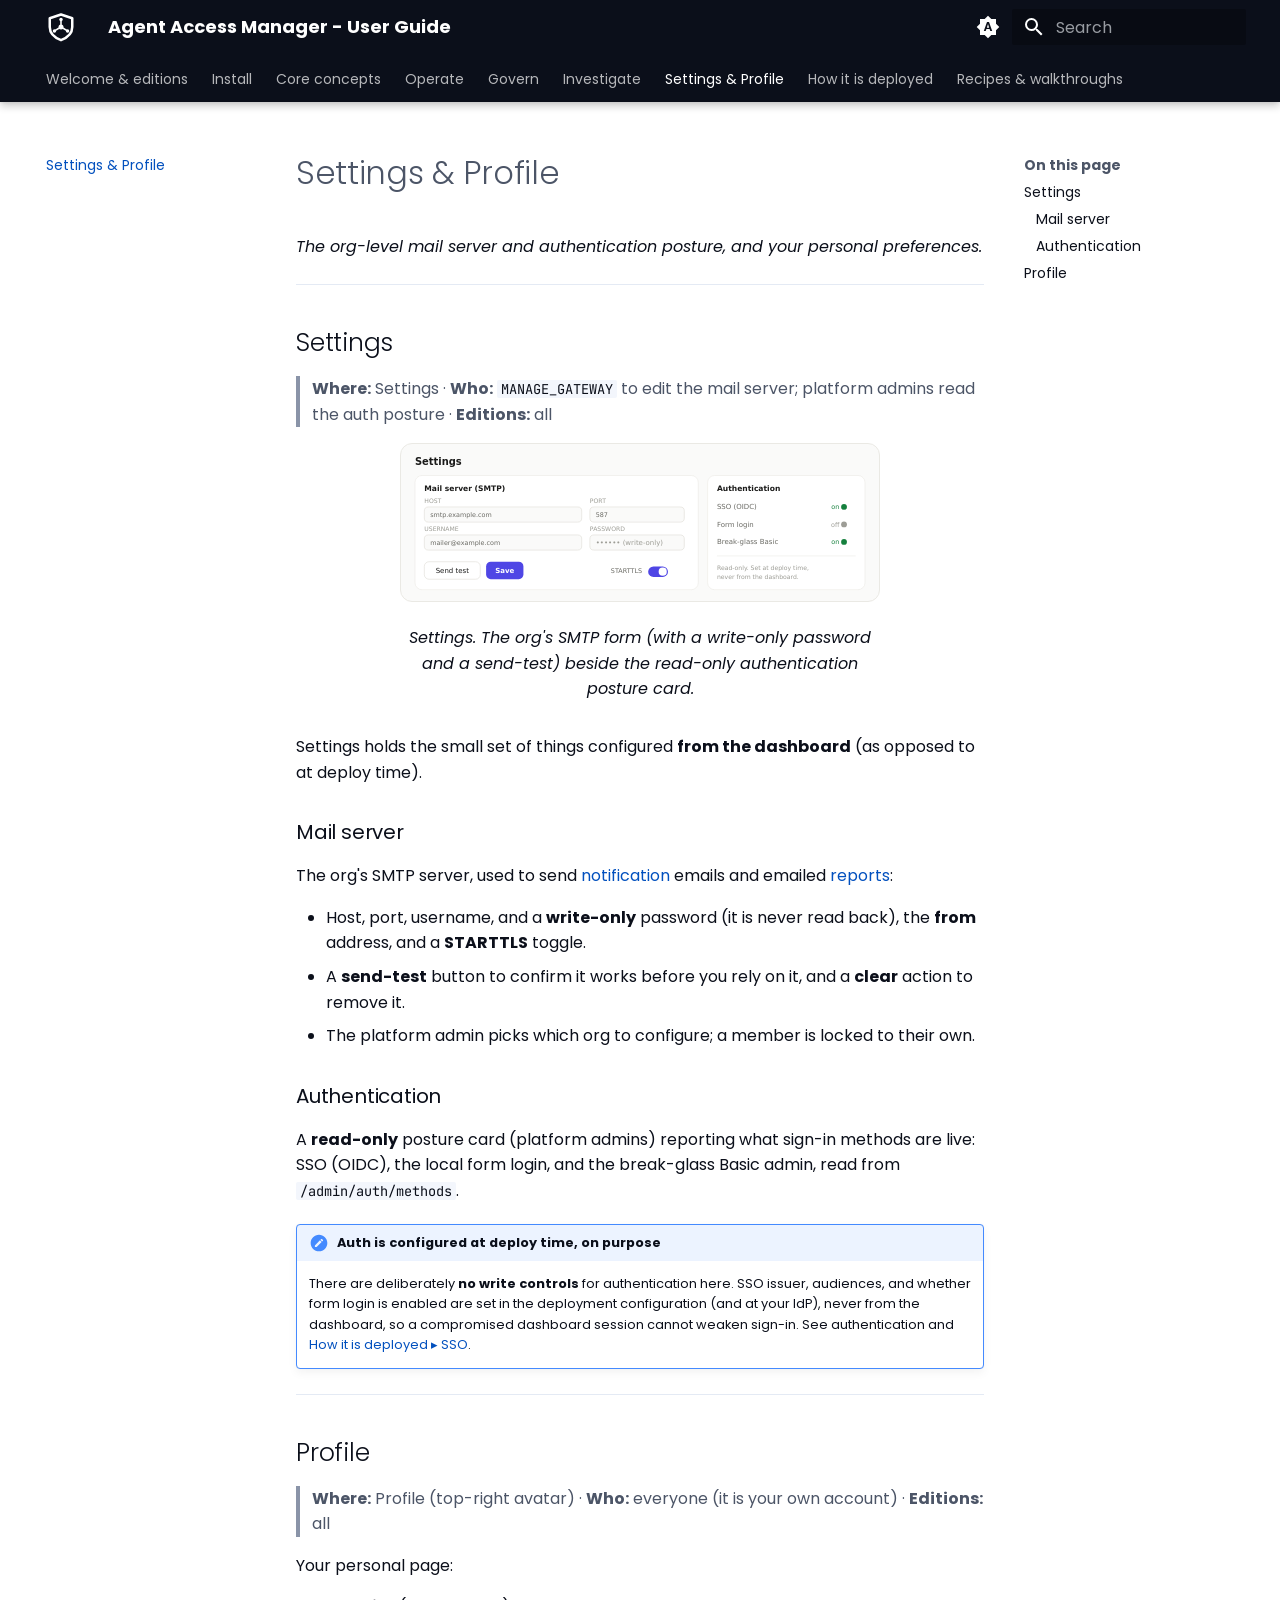
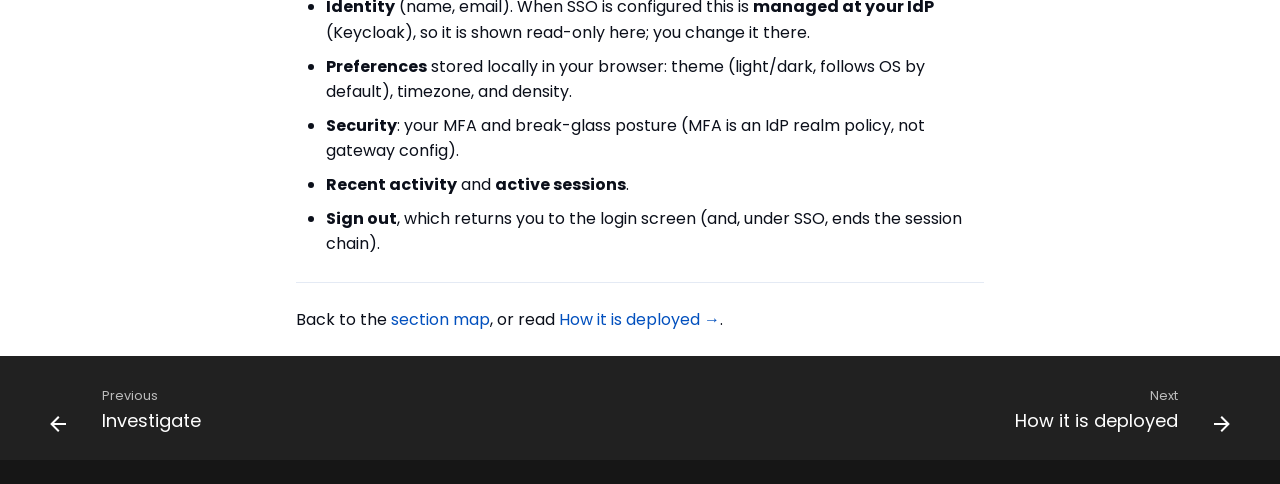
==== commit c15237e2: "docs: add robots.txt, populate sitemap, add canonical tags The published docs served a 0-URL sitemap" ====
--- a/account.html
+++ b/account.html
@@ -10,6 +10,8 @@
       
       
         <meta name="author" content="AethosHub">
+      
+        <link rel="canonical" href="https://docs.agentaccessmanager.com/account.html">
       
       
       
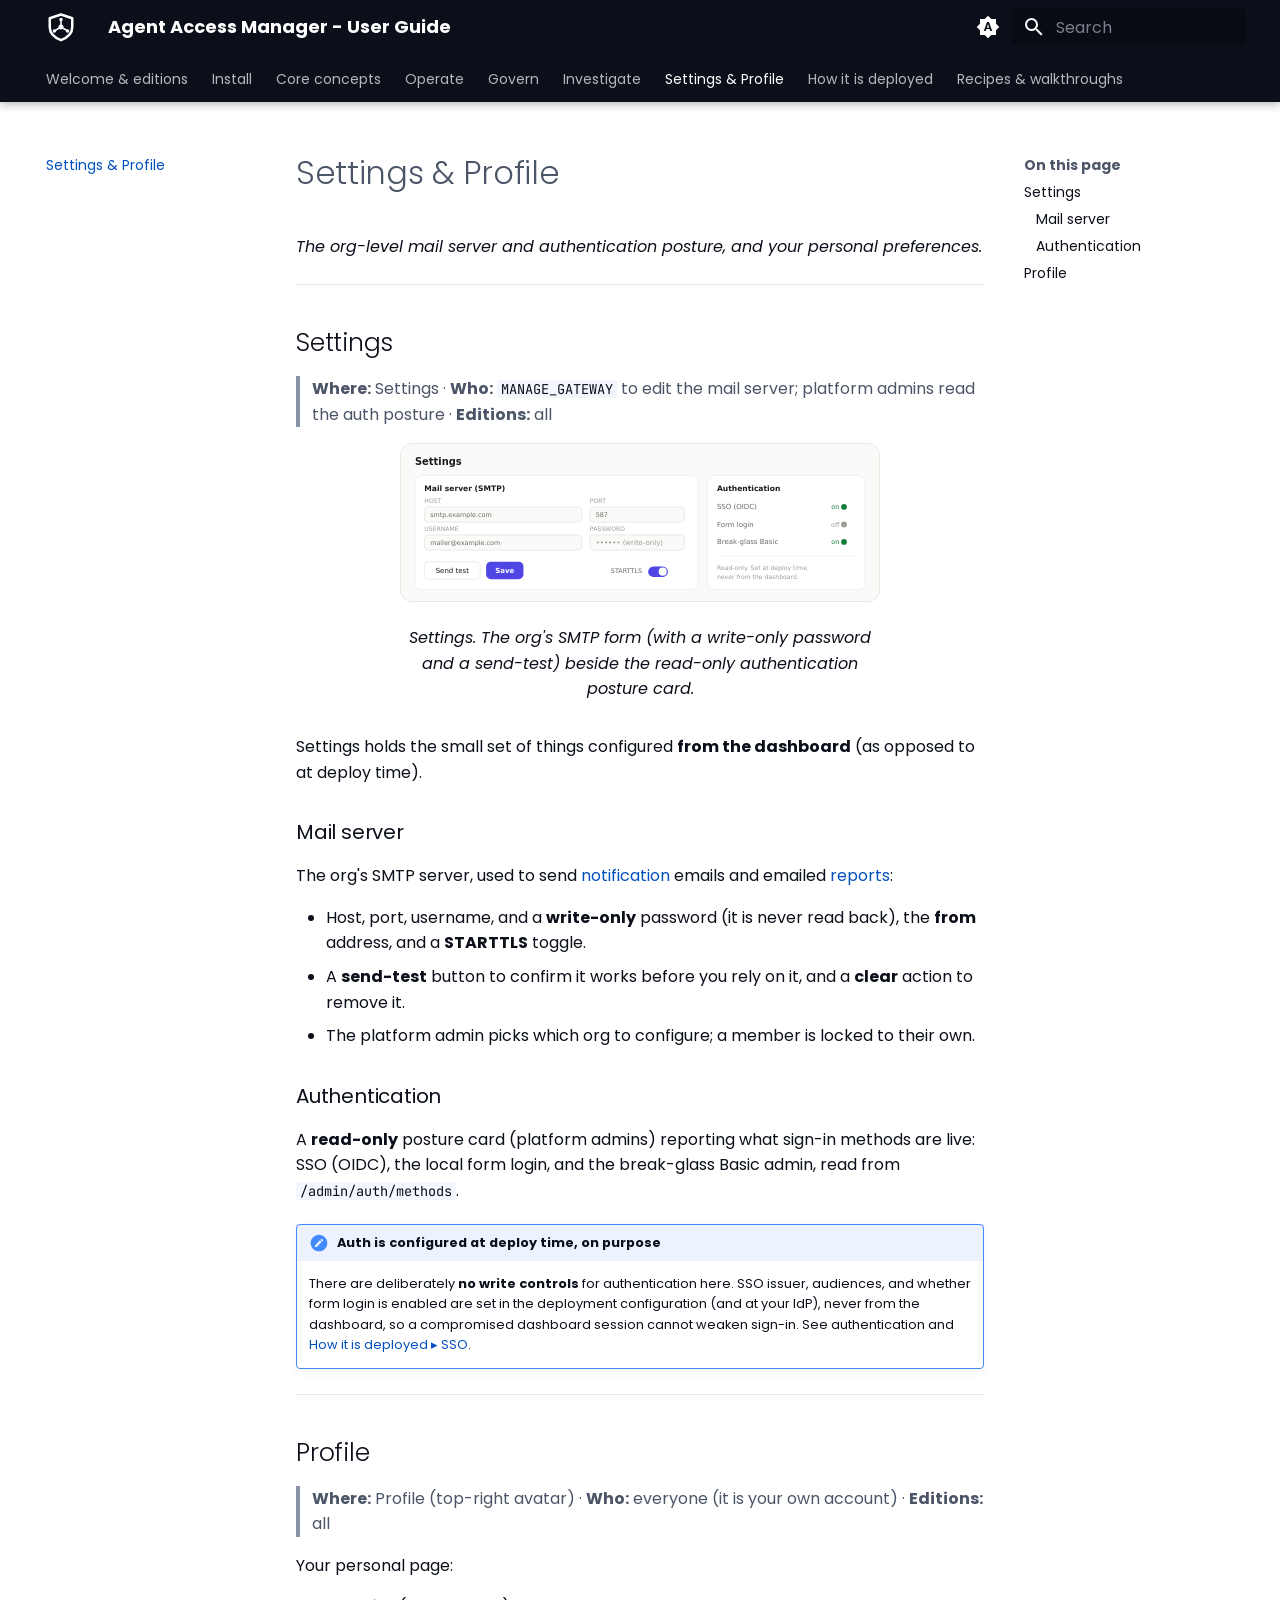
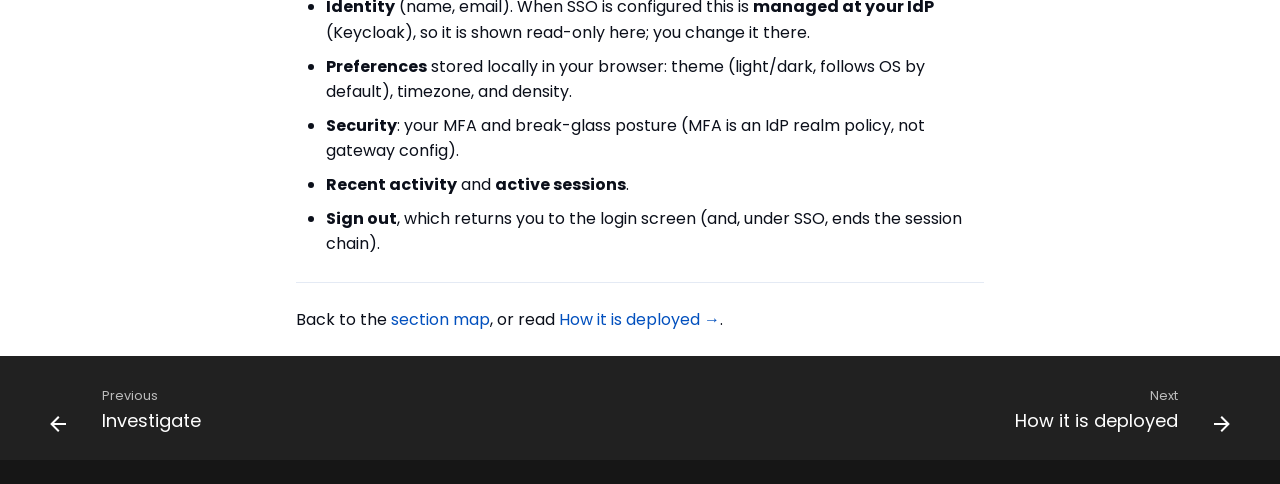
==== commit d776644d: "docs: user guide @ v0.1.1" ====
--- a/account.html
+++ b/account.html
@@ -10,8 +10,6 @@
       
       
         <meta name="author" content="AethosHub">
-      
-        <link rel="canonical" href="https://docs.agentaccessmanager.com/account.html">
       
       
       
